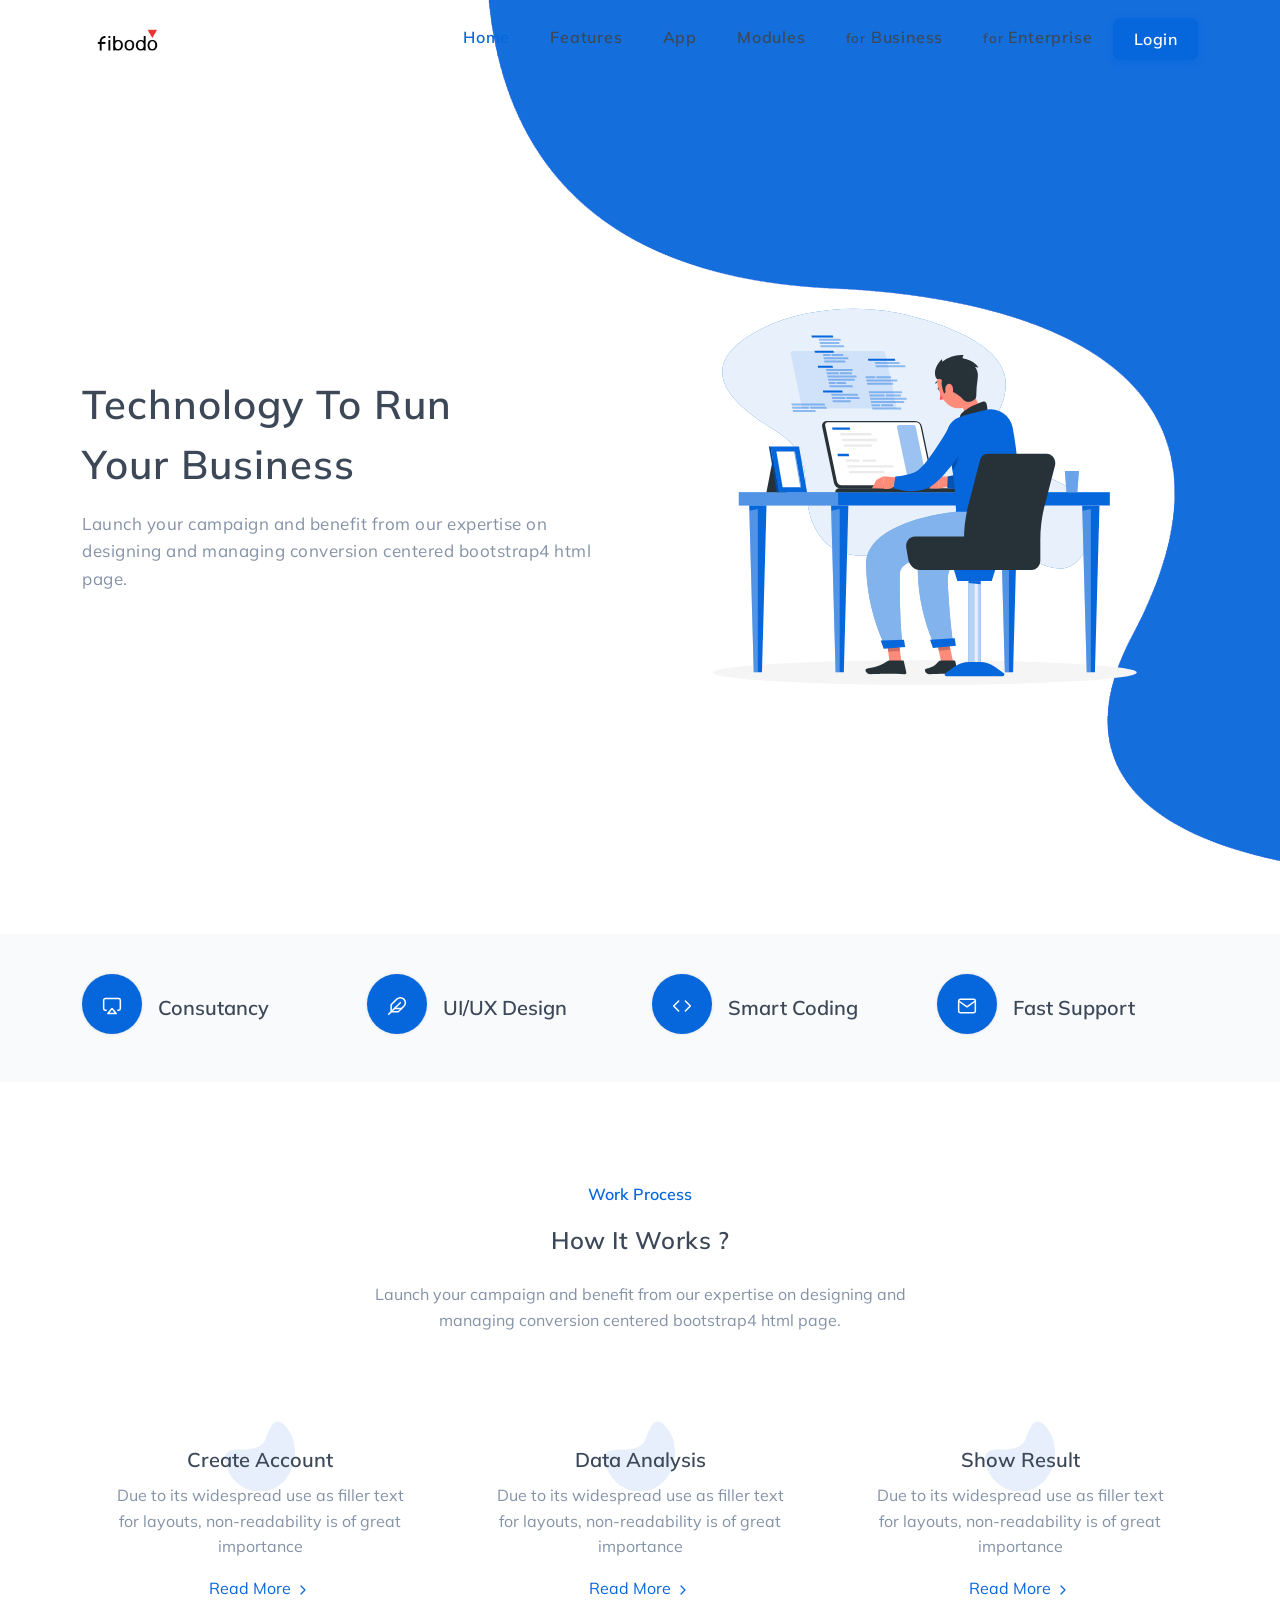
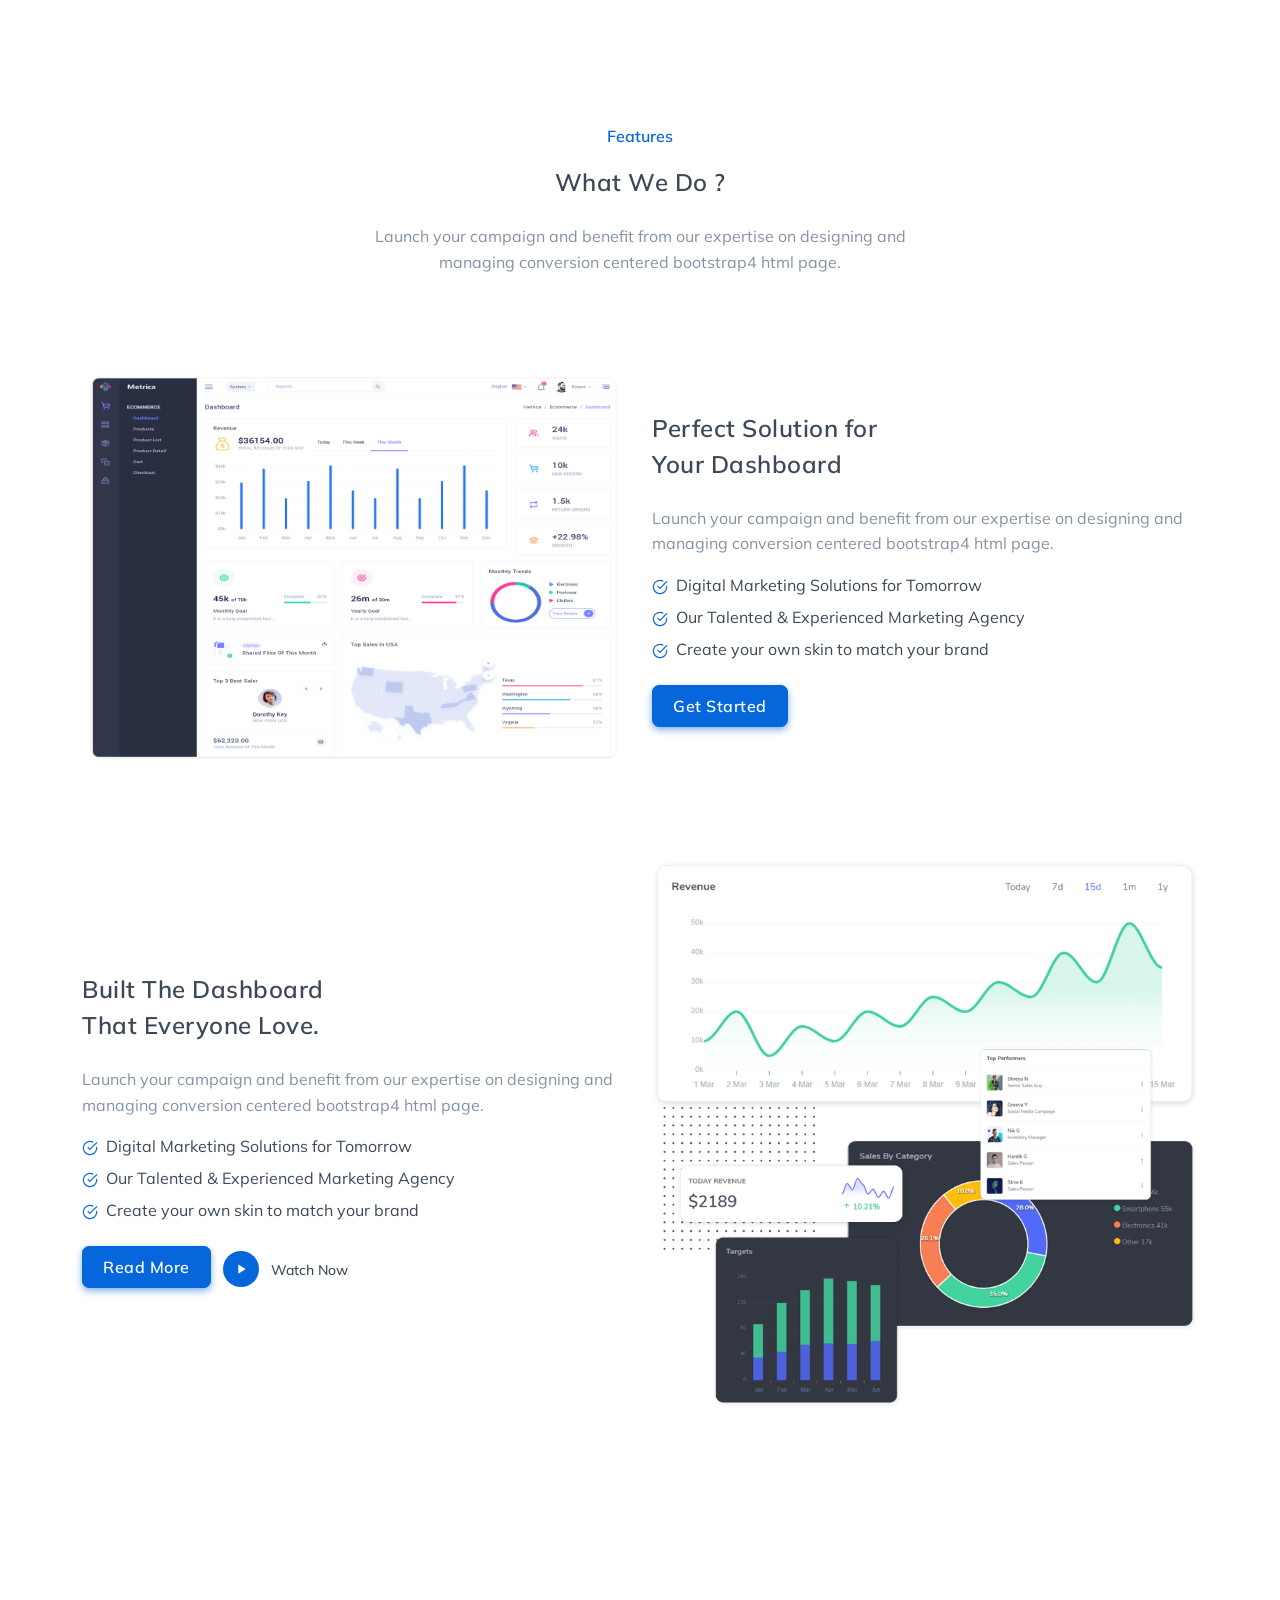
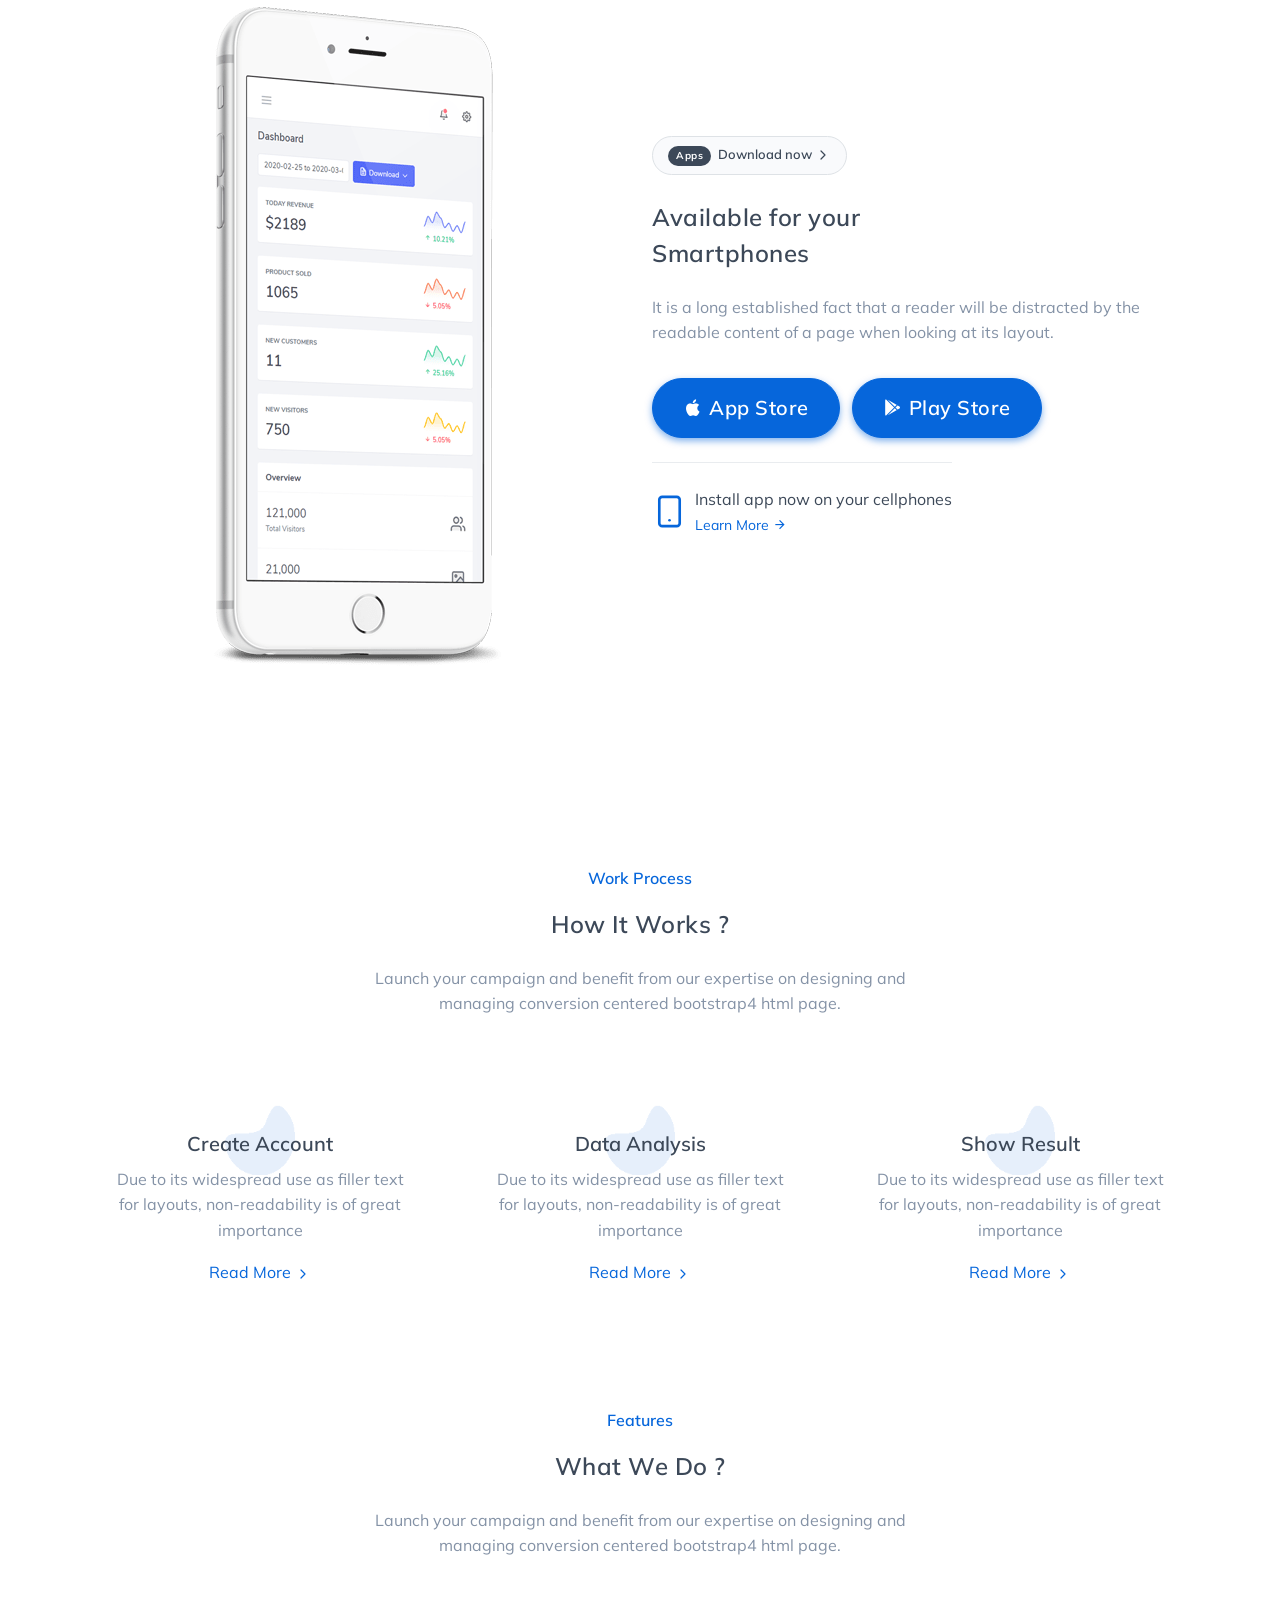
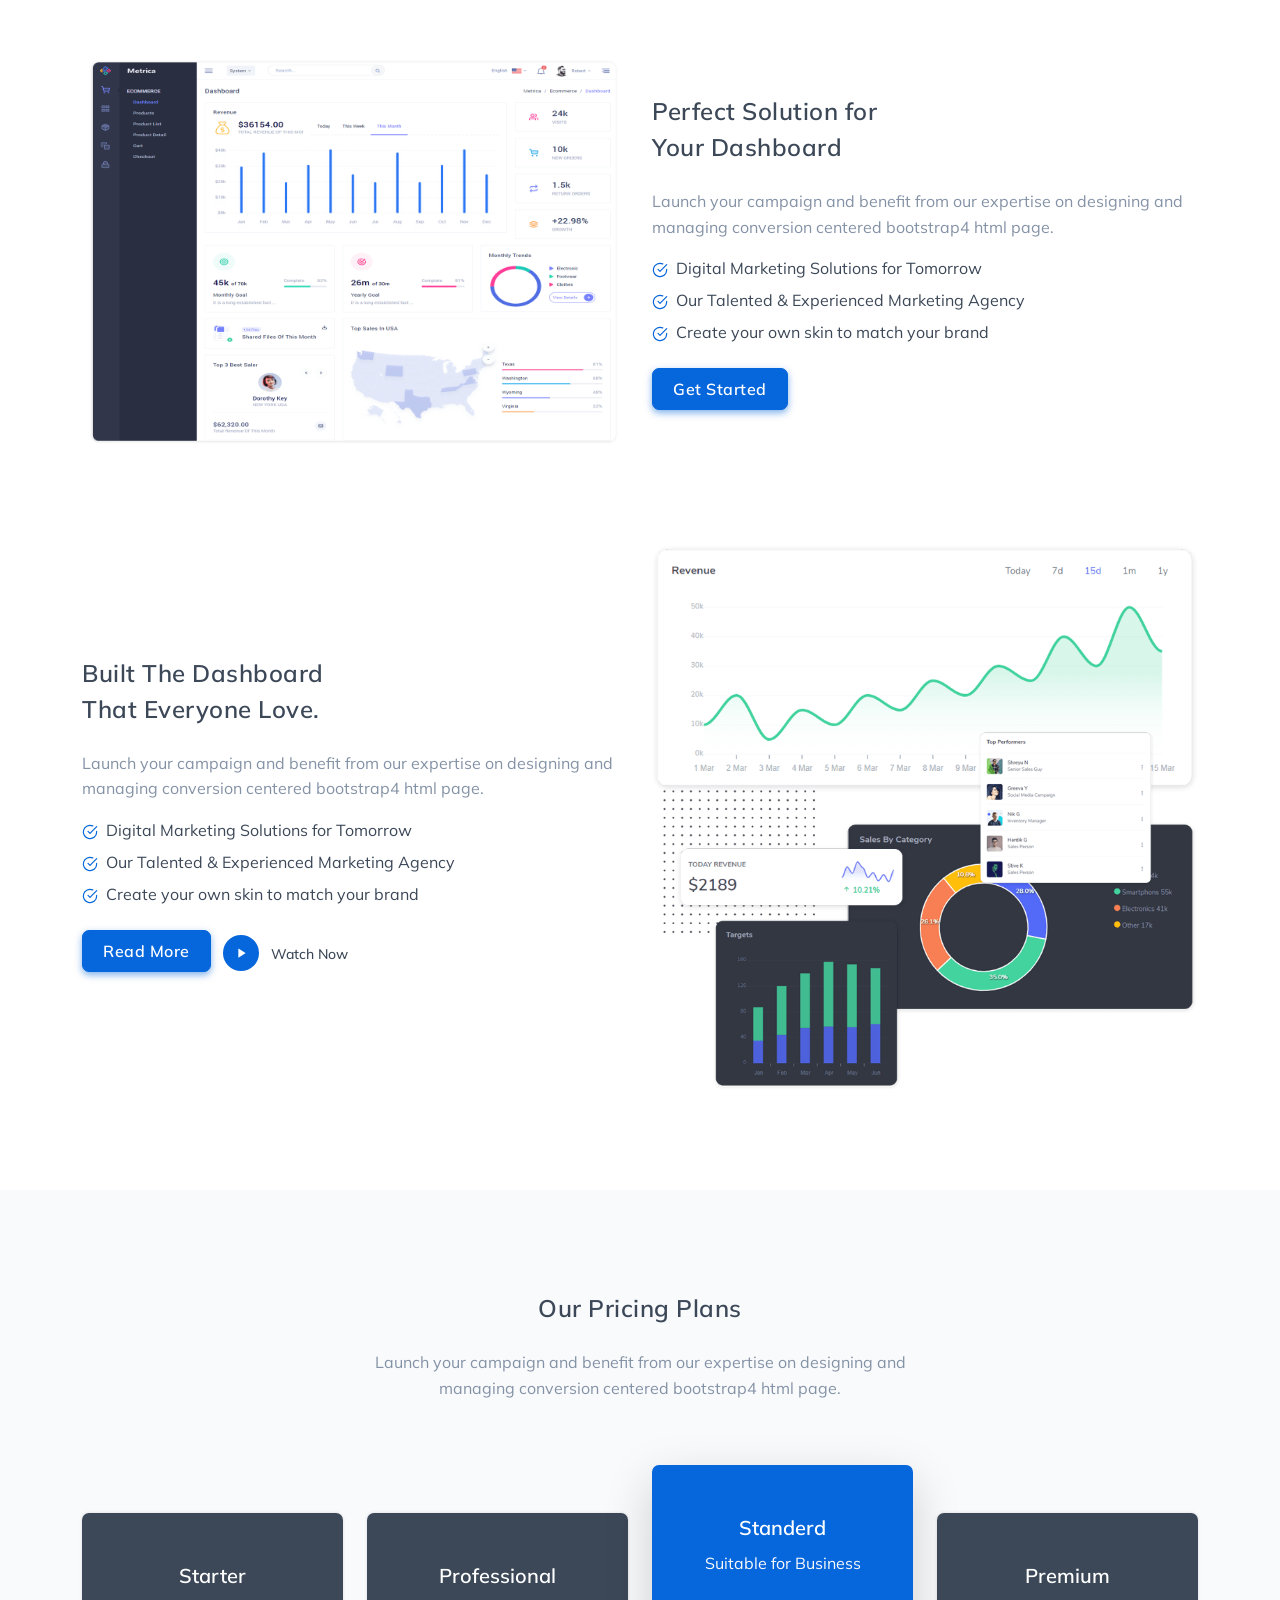
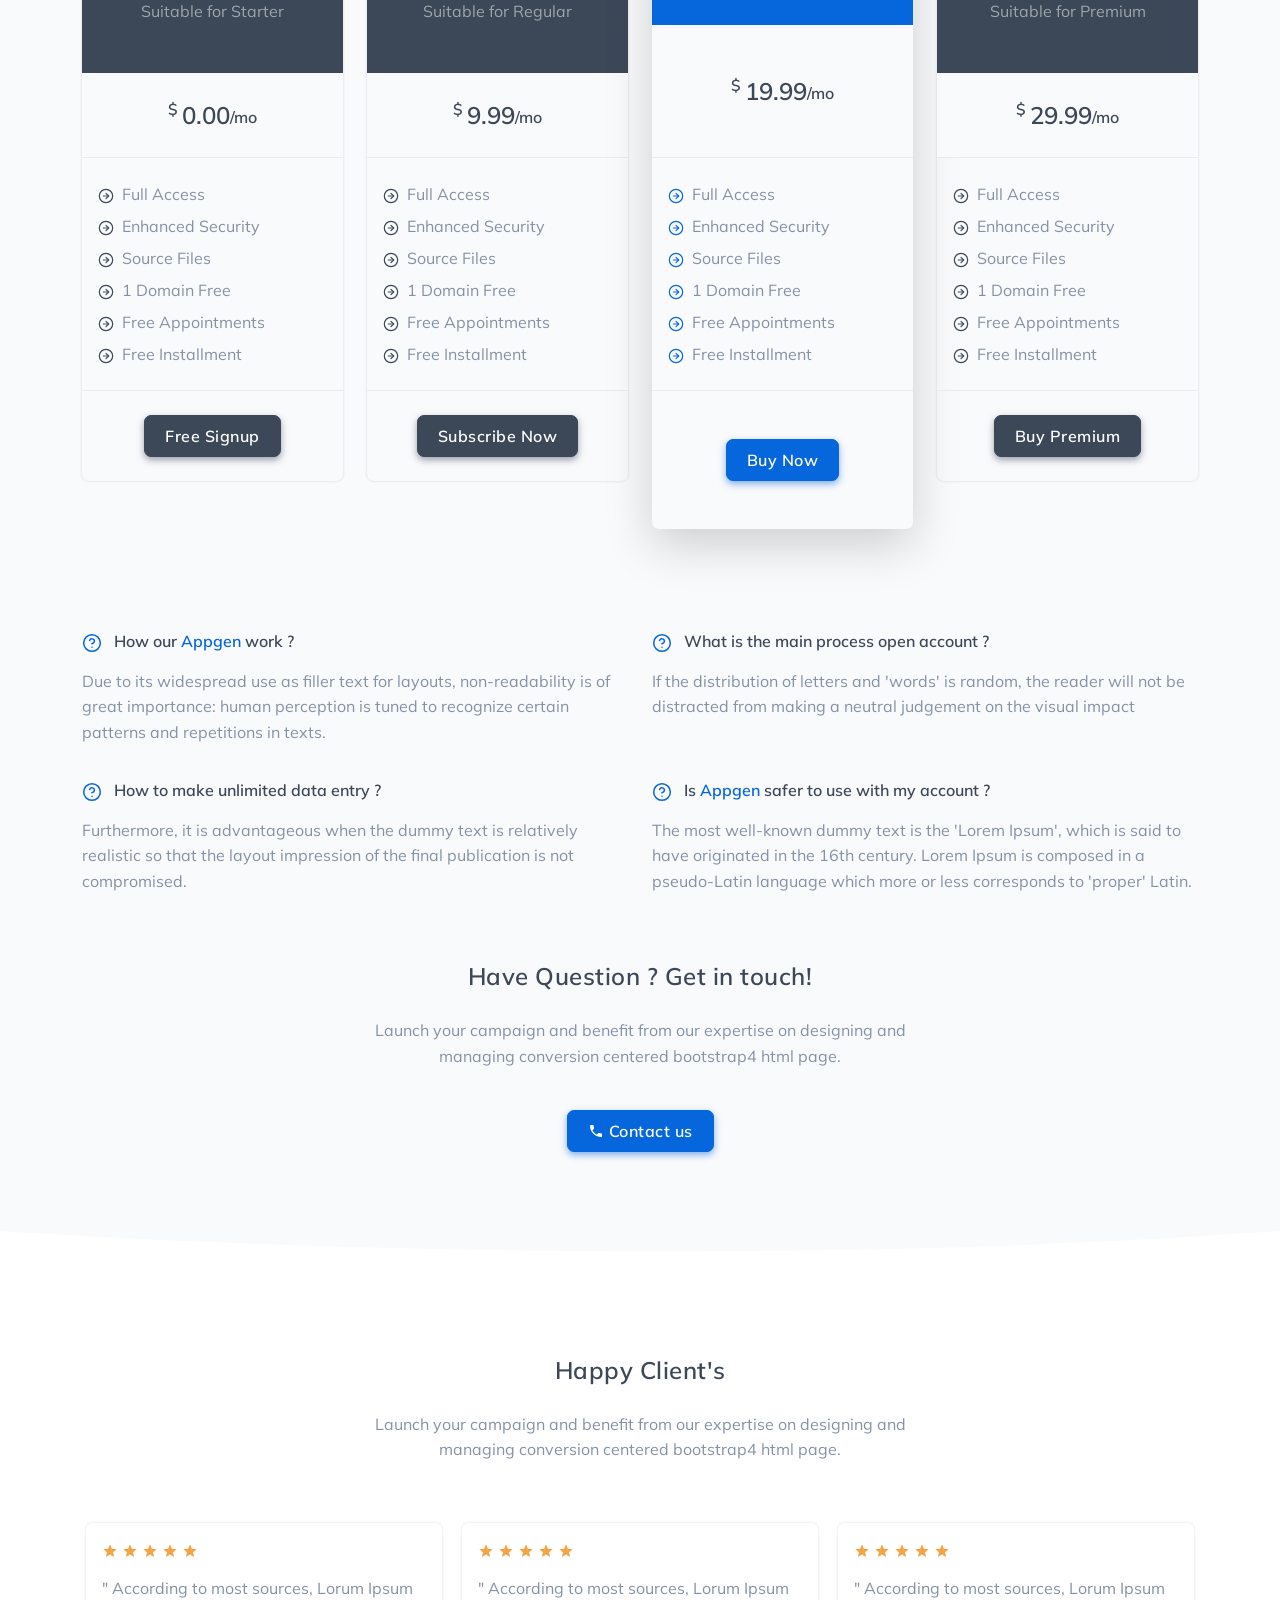
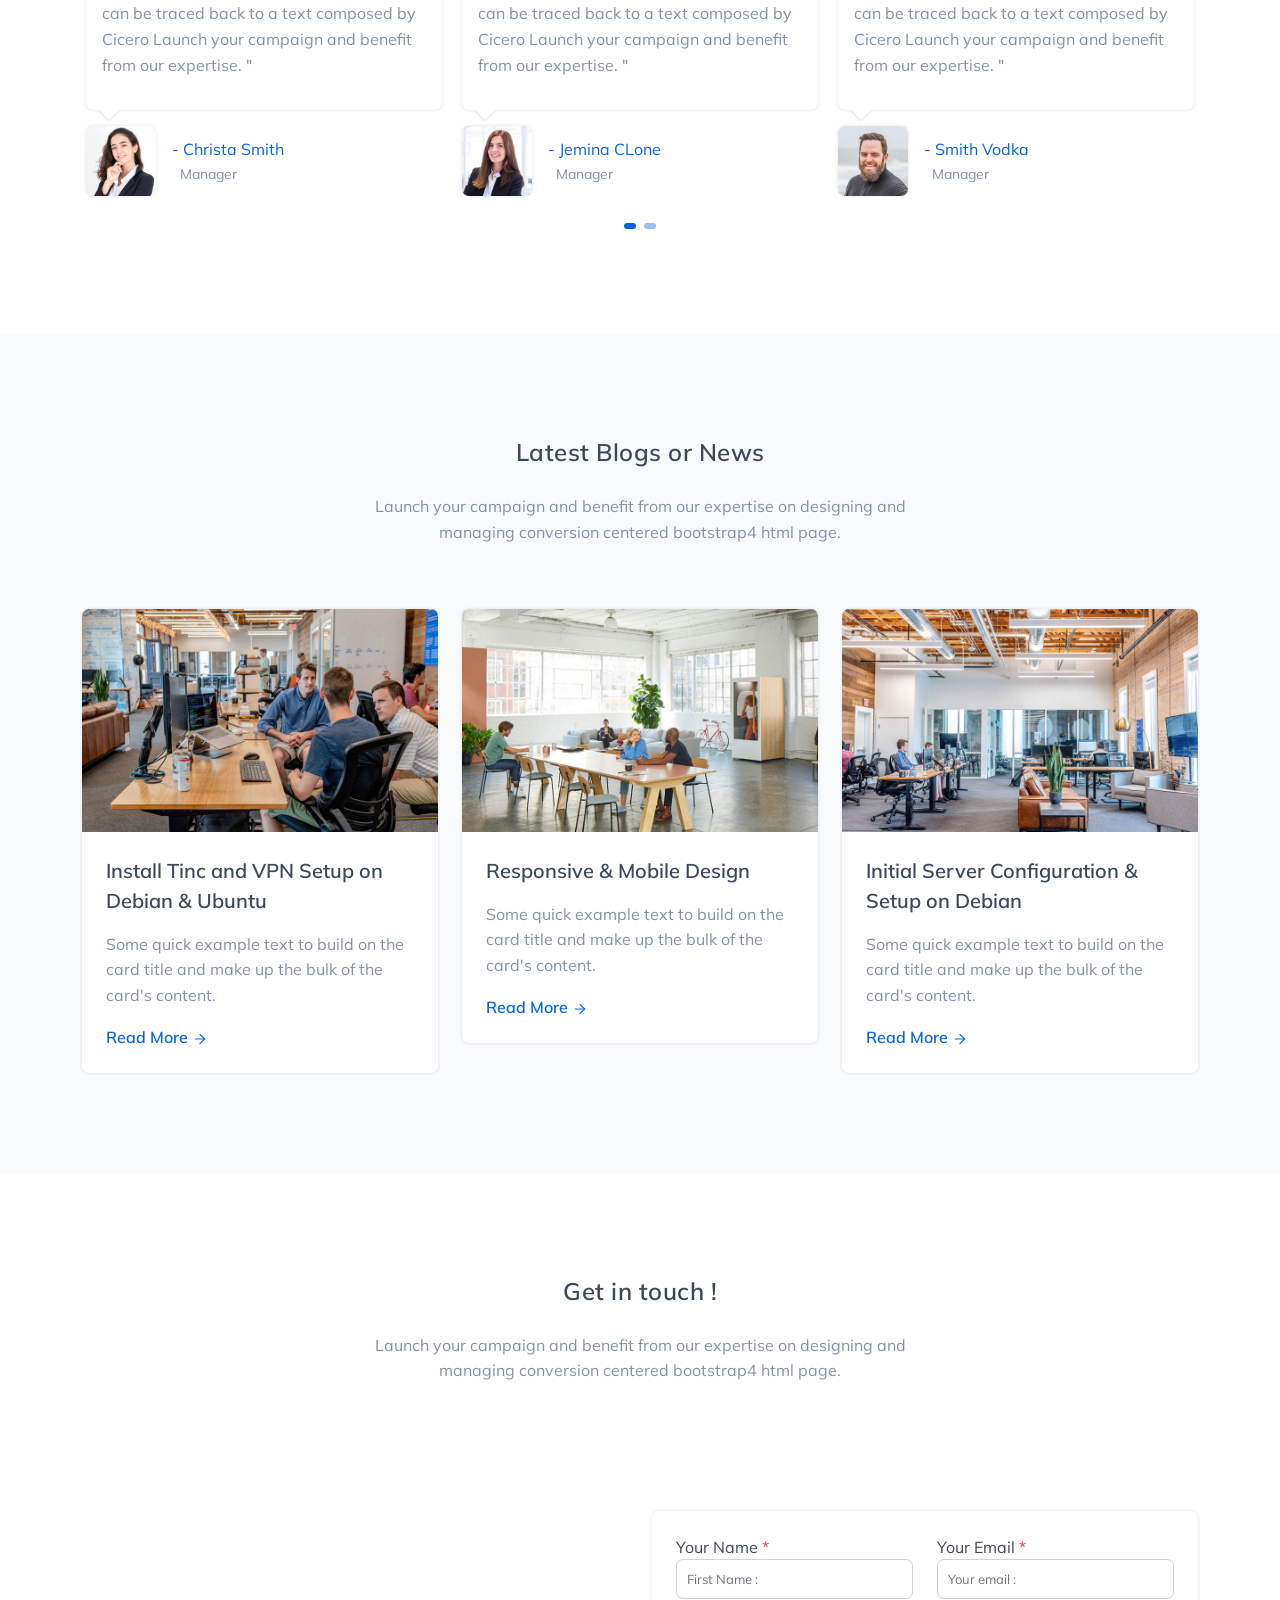
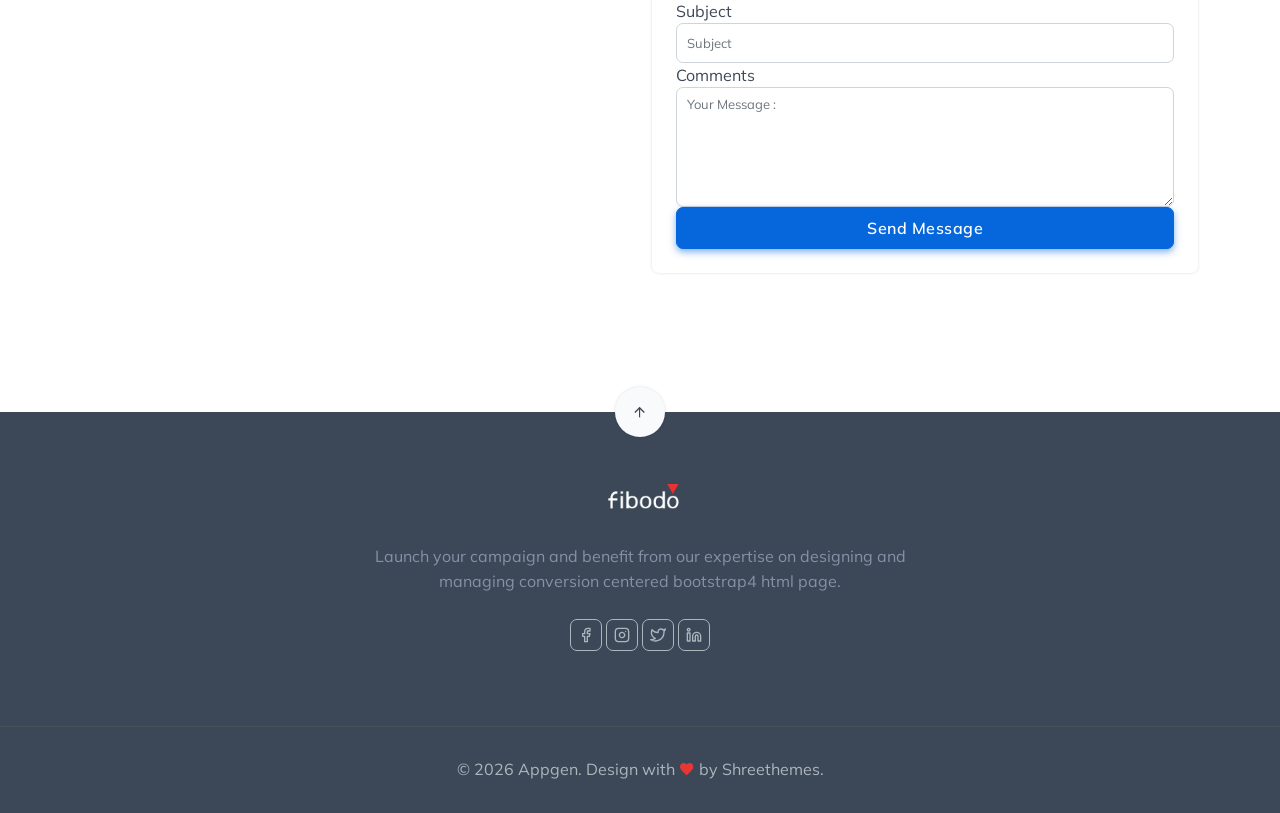
==== index.html @ 2b84febd "Add pages" ====
<!DOCTYPE html>
<html lang="en">

<head>
    <meta charset="utf-8" />
    <title>fibodo | home</title>
    <meta name="viewport" content="width=device-width, initial-scale=1.0">
    <meta name="description" content="App and Saas Landing Template" />
    <meta name="keywords" content="Application, Clean, Saas, Dashboard, Bootstrap 5" />
    <meta content="Shreethemes" name="author" />
    <!-- favicon -->
    <link rel="shortcut icon" href="images/favicon.ico">
    <!-- Bootstrap css -->
    <link href="css/bootstrap.min.css" rel="stylesheet" type="text/css" />
    <!-- Icons -->
    <link href="css/materialdesignicons.min.css" rel="stylesheet" type="text/css" />
    <!-- Slider -->
    <link rel="stylesheet" href="css/tiny-slider.css" />
    <!-- Main css File -->
    <link href="css/style.css" rel="stylesheet" type="text/css" />
</head>

<body>
    <!-- Loader Start -->
    <div id="preloader">
        <div id="status">
            <div class="logo">
                <img src="images/logo-dark.png" height="25" class="d-block mx-auto" alt="">
            </div>
            <div class="sk-chase mt-4">
                <div class="sk-chase-dot"></div>
                <div class="sk-chase-dot"></div>
                <div class="sk-chase-dot"></div>
                <div class="sk-chase-dot"></div>
                <div class="sk-chase-dot"></div>
                <div class="sk-chase-dot"></div>
            </div>
        </div>
    </div>
    <!-- Loader End -->

    <!-- Navbar STart -->
    <header id="topnav" class="defaultscroll sticky">
        <div class="container">
            <!-- Logo container-->
            <div>
                <a class="logo" href="index.html">
                    <img src="images/logo-dark.png" height="22" alt="">
                </a>
            </div>
            <div class="buy-button">
                <a href="javascript:void(0)" class="btn btn-primary">Login</a>
            </div>
            <!--end login button-->
            <!-- End Logo container-->
            <div class="menu-extras">
                <div class="menu-item">
                    <!-- Mobile menu toggle-->
                    <a class="navbar-toggle" id="isToggle" onclick="toggleMenu()">
                        <div class="lines">
                            <span></span>
                            <span></span>
                            <span></span>
                        </div>
                    </a>
                    <!-- End mobile menu toggle-->
                </div>
            </div>

            <div id="navigation">
                <!-- Navigation Menu-->
                <ul class="navigation-menu" id="navmenu-nav">
                    <li class="has-submenu">
                        <a href="#home">Home</a>
                    </li>
                    <li class="has-submenu">
                        <a href="#features">Features</a>
                    </li>
                    <li class="has-submenu">
                        <a href="#app">App</a>
                    </li>
                    <li class="has-submenu">
                        <a href="#modules">Modules</a>
                    </li>

                    <li><a href="index-ent.html" class="sub-menu-item"><span class="for">for</span> Business</a></li>
                    <li><a href="index-small.html" class="sub-menu-item"><span class="for">for</span> Enterprise</a></li>

                    <!-- <li class="has-submenu">
                            <a href="#pricing">Pricing</a>
                        </li> -->
                    <!-- <li class="has-submenu">
                            <a href="#review">Testimonial</a>
                        </li>
                        <li class="has-submenu">
                            <a href="#blogs">Blog & News</a>
                        </li>
                        <li class="has-submenu">
                            <a href="#contact">Contact</a>
                        </li> -->
                </ul>
                <!--end navigation menu-->
            </div>
            <!--end navigation-->
        </div>
        <!--end container-->
    </header>
    <!--end header-->
    <!-- Navbar End -->

    <!-- Hero Start -->
    <section class="bg-half-170 d-flex bg-primary align-items-center" style="background: url('images/bg5.png') center center;" id="home">
        <div class="container">
            <div class="row mt-5 align-items-center position-relative" style="z-index: 1;">
                <div class="col-md-6">
                    <div class="title-heading">
                        <h1 class="heading mb-3">Technology To Run<br>Your Business</h1>
                        <p class="para-desc text-muted">Launch your campaign and benefit from our expertise on designing and managing conversion centered bootstrap4 html page.</p>
                        <!-- <div class="watch-video mt-4">
                            <a href="javascript:void(0)" class="btn btn-primary mb-2">Get Started</a>
                            <a href="javascript:void(0)" data-bs-toggle="modal" data-bs-target="#watchvideomodal" class="video-play-icon watch text-dark mb-2 ms-2"><i class="mdi mdi-play play-icon-circle text-center d-inline-block me-2 rounded-pill text-white position-relative play play-iconbar"></i> Watch now !</a>
                        </div> -->
                    </div>
                </div><!--end col-->

                <div class="col-md-6">
                    <img src="images/svg/Programming.svg" class="img-fluid" alt="">
                </div><!--end col-->
            </div><!--end row-->
        </div><!--end container-->
    </section><!--end section-->
    <!-- Hero End -->

    <section class="py-4 bg-light">
        <div class="container">
            <div class="row">
                <div class="col-lg-3 col-md-6 col-12">
                    <div class="d-flex about-serv text-center align-items-center py-3">
                        <h3 class="shadow bg-primary icons-serv text-white rounded-pill me-3">
                            <i data-feather="airplay" class="fea icon-ex-md"></i>
                        </h3>
                        <div class="content">
                            <h5 class="title mb-0">Consutancy</h5>
                        </div>
                    </div>
                    <!--end about section-->
                </div>
                <!--end col-->

                <div class="col-lg-3 col-md-6 col-12">
                    <div class="d-flex about-serv text-center align-items-center py-3">
                        <h3 class="shadow bg-primary icons-serv text-white rounded-pill me-3">
                            <i data-feather="feather" class="fea icon-ex-md"></i>
                        </h3>
                        <div class="content">
                            <h5 class="title mb-0">UI/UX Design</h5>
                        </div>
                    </div>
                    <!--end about section-->
                </div>
                <!--end col-->

                <div class="col-lg-3 col-md-6 col-12">
                    <div class="d-flex about-serv text-center align-items-center py-3">
                        <h3 class="shadow bg-primary icons-serv text-white rounded-pill me-3">
                            <i data-feather="code" class="fea icon-ex-md"></i>
                        </h3>
                        <div class="content">
                            <h5 class="title mb-0">Smart Coding</h5>
                        </div>
                    </div>
                    <!--end about section-->
                </div>
                <!--end col-->

                <div class="col-lg-3 col-md-6 col-12">
                    <div class="d-flex about-serv text-center align-items-center py-3">
                        <h3 class="shadow bg-primary icons-serv text-white rounded-pill me-3">
                            <i data-feather="mail" class="fea icon-ex-md"></i>
                        </h3>
                        <div class="content">
                            <h5 class="title mb-0">Fast Support</h5>
                        </div>
                    </div>
                </div>
                <!--end col-->
            </div>
            <!--end row-->
        </div>
        <!--end container-->
    </section>
    <!--end section-->

    <!-- Features Start -->
    <section class="section overflow-hidden" id="features">
        <div class="container">
            <div class="row justify-content-center">
                <div class="col-12">
                    <div class="section-title text-center mb-4 pb-2">
                        <h6 class="text-primary font-weight-normal mb-3">Work Process</h6>
                        <h4 class="title mb-4">How It Works ?</h4>
                        <p class="para-desc mx-auto text-muted mb-0">Launch your campaign and benefit from our expertise
                            on designing and managing conversion centered bootstrap4 html page.</p>
                    </div>
                </div>
                <!--end col-->
            </div>
            <!--end row-->

            <div class="row">
                <div class="col-lg-4 col-md-6 col-12 mt-4 pt-2">
                    <div class="feature position-relative text-center">
                        <div class="p-4 rounded position-relative overflow-hidden">
                            <div class="icon text-primary">
                                <i class="uim uim-key-skeleton-alt"></i>
                                <img src="images/shape-1.png" class="avatar avatar-small icon-shape" alt="">
                            </div>
                            <div class="content mt-4">
                                <h5><a href="javascript:void(0)" class="title text-dark">Create Account</a></h5>
                                <p class="text-muted">Due to its widespread use as filler text for layouts,
                                    non-readability is of great importance</p>
                                <a href="javascript:void(0)" class="text-primary">Read More <i
                                        data-feather="chevron-right" class="fea icon-sm"></i></a>
                            </div>
                        </div>
                    </div>
                </div>
                <!--end col-->

                <div class="col-lg-4 col-md-6 col-12 mt-4 pt-2">
                    <div class="feature position-relative text-center">
                        <div class="p-4 rounded position-relative overflow-hidden">
                            <div class="icon text-primary">
                                <i class="uim uim-signal-alt-3"></i>
                                <img src="images/shape-1.png" class="avatar avatar-small icon-shape" alt="">
                            </div>
                            <div class="content mt-4">
                                <h5><a href="javascript:void(0)" class="title text-dark">Data Analysis</a></h5>
                                <p class="text-muted">Due to its widespread use as filler text for layouts,
                                    non-readability is of great importance</p>
                                <a href="javascript:void(0)" class="text-primary">Read More <i
                                        data-feather="chevron-right" class="fea icon-sm"></i></a>
                            </div>
                        </div>
                    </div>
                </div>
                <!--end col-->

                <div class="col-lg-4 col-md-6 col-12 mt-4 pt-2">
                    <div class="feature position-relative text-center">
                        <div class="p-4 rounded position-relative overflow-hidden">
                            <div class="icon text-primary">
                                <i class="uim uim-flip-v"></i>
                                <img src="images/shape-1.png" class="avatar avatar-small icon-shape" alt="">
                            </div>
                            <div class="content mt-4">
                                <h5><a href="javascript:void(0)" class="title text-dark">Show Result</a></h5>
                                <p class="text-muted">Due to its widespread use as filler text for layouts,
                                    non-readability is of great importance</p>
                                <a href="javascript:void(0)" class="text-primary">Read More <i
                                        data-feather="chevron-right" class="fea icon-sm"></i></a>
                            </div>
                        </div>
                    </div>
                </div>
                <!--end col-->
            </div>
            <!--end row-->
        </div>
        <!--end container-->

        <div class="container mt-100 mt-60">
            <div class="row justify-content-center">
                <div class="col-12">
                    <div class="section-title text-center">
                        <h6 class="text-primary font-weight-normal mb-3">Features</h6>
                        <h4 class="title mb-4">What We Do ?</h4>
                        <p class="text-muted para-desc mx-auto mb-0">Launch your campaign and benefit from our expertise
                            on designing and managing conversion centered bootstrap4 html page.</p>
                    </div>
                </div>
                <!--end dol-->
            </div>
            <!--end row-->
        </div>
        <!--end container-->

        <div class="container mt-100 mt-60">
            <div class="row align-items-center">
                <div class="col-md-6">
                    <div class="feature position-relative">
                        <img src="images/saas/features-1.png" class="img-fluid" alt="">
                    </div>
                </div>
                <!--end col-->

                <div class="col-md-6 mt-4 mt-sm-0 pt-2 pt-sm-0">
                    <div class="section-title">
                        <h5 class="title mb-4">Perfect Solution for <br> Your Dashboard</h5>
                        <p class="text-muted para-desc">Launch your campaign and benefit from our expertise on designing
                            and managing conversion centered bootstrap4 html page.</p>
                        <ul class="list-unstyled">
                            <li class="mt-2"><i data-feather="check-circle"
                                    class="fea icon-sm text-primary me-2"></i>Digital Marketing Solutions for Tomorrow
                            </li>
                            <li class="mt-2"><i data-feather="check-circle"
                                    class="fea icon-sm text-primary me-2"></i>Our Talented & Experienced Marketing
                                Agency</li>
                            <li class="mt-2"><i data-feather="check-circle"
                                    class="fea icon-sm text-primary me-2"></i>Create your own skin to match your brand
                            </li>
                        </ul>
                        <div class="mt-4">
                            <a href="javascript:void(0)" class="btn btn-primary">Get Started</a>
                        </div>
                    </div>
                </div>
                <!--end col-->
            </div>
            <!--end row-->
        </div>
        <!--end container-->

        <div class="container mt-100 mt-60">
            <div class="row align-items-center">
                <div class="col-md-6 order-1 order-md-2">
                    <div class="feature position-relative">
                        <img src="images/saas/features-2.png" class="img-fluid d-block mx-auto" alt="">
                    </div>
                </div>
                <!--end col-->

                <div class="col-md-6 order-2 order-md-1 mt-4 mt-sm-0 pt-2 pt-sm-0">
                    <div class="section-title">
                        <h5 class="title mb-4">Built The Dashboard <br> That Everyone Love.</h5>
                        <p class="text-muted para-desc">Launch your campaign and benefit from our expertise on designing
                            and managing conversion centered bootstrap4 html page.</p>
                        <ul class="list-unstyled">
                            <li class="mt-2"><i data-feather="check-circle"
                                    class="fea icon-sm text-primary me-2"></i>Digital Marketing Solutions for Tomorrow
                            </li>
                            <li class="mt-2"><i data-feather="check-circle"
                                    class="fea icon-sm text-primary me-2"></i>Our Talented & Experienced Marketing
                                Agency</li>
                            <li class="mt-2"><i data-feather="check-circle"
                                    class="fea icon-sm text-primary me-2"></i>Create your own skin to match your brand
                            </li>
                        </ul>
                        <div class="watch-video mt-4">
                            <a href="javascript:void(0)" class="btn btn-primary mb-2 me-2">Read More</a>
                            <a href="javascript:void(0)" data-bs-toggle="modal" data-bs-target="#watchvideomodal"
                                class="video-play-icon watch title-dark text-dark mb-2"><i
                                    class="mdi mdi-play play-icon-circle text-center d-inline-block me-2 rounded-pill text-white title-dark position-relative play play-iconbar"></i>
                                Watch Now</a>
                        </div>
                    </div>
                </div>
                <!--end col-->
            </div>
            <!--end row-->
        </div>
        <!--end container-->
    </section>
    <!--end section-->
    <!-- Features End -->



    <!-- Download Start -->
    <section class="section" id="app">
        <div class="container">
            <div class="row align-items-center">
                <div class="col-lg-6 col-md-6 col-12">
                    <img src="images/app/mobile-2.png" class="img-fluid d-block mx-auto" alt="">
                </div>
                <!--end col-->

                <div class="col-lg-6 col-md-6 col-12 mt-4 mt-sm-0 pt-2 pt-sm-0">
                    <div class="section-title">
                        <div class="alert alert-light alert-pills" role="alert">
                            <span class="badge bg-dark rounded-pill me-1">Apps</span>
                            <span class="content">Download now <i data-feather="chevron-right"
                                    class="fea icon-sm"></i></span>
                        </div>
                        <h4 class="title mb-4 mt-2">Available for your <br> Smartphones</h4>
                        <p class="text-muted para-desc mb-0">It is a long established fact that a reader will be
                            distracted by the readable content of a page when looking at its layout.</p>
                        <div class="mt-4 mb-4">
                            <a href="javascript:void(0)" class="btn btn-pills btn-lg btn-primary mt-2 me-2"><i
                                    class="mdi mdi-apple"></i> App Store</a>
                            <a href="javascript:void(0)" class="btn btn-pills btn-lg btn-primary mt-2"><i
                                    class="mdi mdi-google-play"></i> Play Store</a>
                        </div>

                        <div class="d-inline-block">
                            <div class="pt-4 d-flex align-items-center border-top">
                                <i data-feather="smartphone" class="fea icon-md me-2 text-primary"></i>
                                <div class="content">
                                    <p class="mb-0">Install app now on your cellphones</p>
                                    <a href="javascript:void(0)" class="text-primary small">Learn More <i
                                            class="mdi mdi-arrow-right"></i></a>
                                </div>
                            </div>
                        </div>
                    </div>
                </div>
                <!--end col-->
            </div>
            <!--end row-->
        </div>
        <!--end container-->
    </section>
    <!--end section-->
    <!-- Download End -->


    <!-- Features Start -->
    <section class="section overflow-hidden" id="modules">
        <div class="container">
            <div class="row justify-content-center">
                <div class="col-12">
                    <div class="section-title text-center mb-4 pb-2">
                        <h6 class="text-primary font-weight-normal mb-3">Work Process</h6>
                        <h4 class="title mb-4">How It Works ?</h4>
                        <p class="para-desc mx-auto text-muted mb-0">Launch your campaign and benefit from our expertise
                            on designing and managing conversion centered bootstrap4 html page.</p>
                    </div>
                </div>
                <!--end col-->
            </div>
            <!--end row-->

            <div class="row">
                <div class="col-lg-4 col-md-6 col-12 mt-4 pt-2">
                    <div class="feature position-relative text-center">
                        <div class="p-4 rounded position-relative overflow-hidden">
                            <div class="icon text-primary">
                                <i class="uim uim-key-skeleton-alt"></i>
                                <img src="images/shape-1.png" class="avatar avatar-small icon-shape" alt="">
                            </div>
                            <div class="content mt-4">
                                <h5><a href="javascript:void(0)" class="title text-dark">Create Account</a></h5>
                                <p class="text-muted">Due to its widespread use as filler text for layouts,
                                    non-readability is of great importance</p>
                                <a href="javascript:void(0)" class="text-primary">Read More <i
                                        data-feather="chevron-right" class="fea icon-sm"></i></a>
                            </div>
                        </div>
                    </div>
                </div>
                <!--end col-->

                <div class="col-lg-4 col-md-6 col-12 mt-4 pt-2">
                    <div class="feature position-relative text-center">
                        <div class="p-4 rounded position-relative overflow-hidden">
                            <div class="icon text-primary">
                                <i class="uim uim-signal-alt-3"></i>
                                <img src="images/shape-1.png" class="avatar avatar-small icon-shape" alt="">
                            </div>
                            <div class="content mt-4">
                                <h5><a href="javascript:void(0)" class="title text-dark">Data Analysis</a></h5>
                                <p class="text-muted">Due to its widespread use as filler text for layouts,
                                    non-readability is of great importance</p>
                                <a href="javascript:void(0)" class="text-primary">Read More <i
                                        data-feather="chevron-right" class="fea icon-sm"></i></a>
                            </div>
                        </div>
                    </div>
                </div>
                <!--end col-->

                <div class="col-lg-4 col-md-6 col-12 mt-4 pt-2">
                    <div class="feature position-relative text-center">
                        <div class="p-4 rounded position-relative overflow-hidden">
                            <div class="icon text-primary">
                                <i class="uim uim-flip-v"></i>
                                <img src="images/shape-1.png" class="avatar avatar-small icon-shape" alt="">
                            </div>
                            <div class="content mt-4">
                                <h5><a href="javascript:void(0)" class="title text-dark">Show Result</a></h5>
                                <p class="text-muted">Due to its widespread use as filler text for layouts,
                                    non-readability is of great importance</p>
                                <a href="javascript:void(0)" class="text-primary">Read More <i
                                        data-feather="chevron-right" class="fea icon-sm"></i></a>
                            </div>
                        </div>
                    </div>
                </div>
                <!--end col-->
            </div>
            <!--end row-->
        </div>
        <!--end container-->

        <div class="container mt-100 mt-60">
            <div class="row justify-content-center">
                <div class="col-12">
                    <div class="section-title text-center">
                        <h6 class="text-primary font-weight-normal mb-3">Features</h6>
                        <h4 class="title mb-4">What We Do ?</h4>
                        <p class="text-muted para-desc mx-auto mb-0">Launch your campaign and benefit from our expertise
                            on designing and managing conversion centered bootstrap4 html page.</p>
                    </div>
                </div>
                <!--end dol-->
            </div>
            <!--end row-->
        </div>
        <!--end container-->

        <div class="container mt-100 mt-60">
            <div class="row align-items-center">
                <div class="col-md-6">
                    <div class="feature position-relative">
                        <img src="images/saas/features-1.png" class="img-fluid" alt="">
                    </div>
                </div>
                <!--end col-->

                <div class="col-md-6 mt-4 mt-sm-0 pt-2 pt-sm-0">
                    <div class="section-title">
                        <h5 class="title mb-4">Perfect Solution for <br> Your Dashboard</h5>
                        <p class="text-muted para-desc">Launch your campaign and benefit from our expertise on designing
                            and managing conversion centered bootstrap4 html page.</p>
                        <ul class="list-unstyled">
                            <li class="mt-2"><i data-feather="check-circle"
                                    class="fea icon-sm text-primary me-2"></i>Digital Marketing Solutions for Tomorrow
                            </li>
                            <li class="mt-2"><i data-feather="check-circle"
                                    class="fea icon-sm text-primary me-2"></i>Our Talented & Experienced Marketing
                                Agency</li>
                            <li class="mt-2"><i data-feather="check-circle"
                                    class="fea icon-sm text-primary me-2"></i>Create your own skin to match your brand
                            </li>
                        </ul>
                        <div class="mt-4">
                            <a href="javascript:void(0)" class="btn btn-primary">Get Started</a>
                        </div>
                    </div>
                </div>
                <!--end col-->
            </div>
            <!--end row-->
        </div>
        <!--end container-->

        <div class="container mt-100 mt-60">
            <div class="row align-items-center">
                <div class="col-md-6 order-1 order-md-2">
                    <div class="feature position-relative">
                        <img src="images/saas/features-2.png" class="img-fluid d-block mx-auto" alt="">
                    </div>
                </div>
                <!--end col-->

                <div class="col-md-6 order-2 order-md-1 mt-4 mt-sm-0 pt-2 pt-sm-0">
                    <div class="section-title">
                        <h5 class="title mb-4">Built The Dashboard <br> That Everyone Love.</h5>
                        <p class="text-muted para-desc">Launch your campaign and benefit from our expertise on designing
                            and managing conversion centered bootstrap4 html page.</p>
                        <ul class="list-unstyled">
                            <li class="mt-2"><i data-feather="check-circle"
                                    class="fea icon-sm text-primary me-2"></i>Digital Marketing Solutions for Tomorrow
                            </li>
                            <li class="mt-2"><i data-feather="check-circle"
                                    class="fea icon-sm text-primary me-2"></i>Our Talented & Experienced Marketing
                                Agency</li>
                            <li class="mt-2"><i data-feather="check-circle"
                                    class="fea icon-sm text-primary me-2"></i>Create your own skin to match your brand
                            </li>
                        </ul>
                        <div class="watch-video mt-4">
                            <a href="javascript:void(0)" class="btn btn-primary mb-2 me-2">Read More</a>
                            <a href="javascript:void(0)" data-bs-toggle="modal" data-bs-target="#watchvideomodal"
                                class="video-play-icon watch title-dark text-dark mb-2"><i
                                    class="mdi mdi-play play-icon-circle text-center d-inline-block me-2 rounded-pill text-white title-dark position-relative play play-iconbar"></i>
                                Watch Now</a>
                        </div>
                    </div>
                </div>
                <!--end col-->
            </div>
            <!--end row-->
        </div>
        <!--end container-->
    </section>
    <!--end section-->
    <!-- Features End -->

    <!-- Pricing Start -->
    <section class="section bg-light" id="pricing">
        <div class="container">
            <div class="row justify-content-center">
                <div class="col-12">
                    <div class="section-title text-center mb-4 pb-2">
                        <h4 class="title mb-4">Our Pricing Plans</h4>
                        <p class="text-muted para-desc mx-auto mb-0">Launch your campaign and benefit from our expertise
                            on designing and managing conversion centered bootstrap4 html page.</p>
                    </div>
                </div>
                <!--end col-->
            </div>
            <!--end row-->

            <div class="row align-items-center">
                <div class="col-lg-3 col-md-6 col-12 mt-4 pt-2">
                    <div class="pricing text-center rounded overflow-hidden shadow">
                        <div class="price-header bg-dark pt-5 pb-5">
                            <h5 class="price-title text-white">Starter</h5>
                            <p class="mb-0 text-white-50">Suitable for Starter</p>
                        </div>
                        <div class="d-flex justify-content-center bg-light border-bottom py-4">
                            <span class="h6 mb-0">$</span>
                            <span class="price h4 mb-0 ms-1">0.00</span>
                            <span class="h6 align-self-end mb-1">/mo</span>
                        </div>
                        <div class="pricing-features text-start">
                            <ul class="feature list-unstyled py-4 p-3 mb-0">
                                <li class="feature-list text-muted"><i data-feather="arrow-right-circle"
                                        class="fea icon-sm text-dark me-2"></i>Full Access</li>
                                <li class="feature-list text-muted mt-2"><i data-feather="arrow-right-circle"
                                        class="fea icon-sm text-dark me-2"></i>Enhanced Security</li>
                                <li class="feature-list text-muted mt-2"><i data-feather="arrow-right-circle"
                                        class="fea icon-sm text-dark me-2"></i>Source Files</li>
                                <li class="feature-list text-muted mt-2"><i data-feather="arrow-right-circle"
                                        class="fea icon-sm text-dark me-2"></i>1 Domain Free</li>
                                <li class="feature-list text-muted mt-2"><i data-feather="arrow-right-circle"
                                        class="fea icon-sm text-dark me-2"></i>Free Appointments</li>
                                <li class="feature-list text-muted mt-2"><i data-feather="arrow-right-circle"
                                        class="fea icon-sm text-dark me-2"></i>Free Installment</li>
                            </ul>
                            <div class="border-top text-center py-4">
                                <a href="javascript:void(0)" class="btn btn-dark">Free Signup</a>
                            </div>
                        </div>
                    </div>
                    <!--end price three-->
                </div>
                <!--end col-->

                <div class="col-lg-3 col-md-6 col-12 mt-4 pt-2">
                    <div class="pricing text-center rounded overflow-hidden shadow">
                        <div class="price-header bg-dark pt-5 pb-5">
                            <h5 class="price-title text-white">Professional</h5>
                            <p class="mb-0 text-white-50">Suitable for Regular</p>
                        </div>
                        <div class="d-flex justify-content-center bg-light border-bottom py-4">
                            <span class="h6 mb-0">$</span>
                            <span class="price h4 mb-0 ms-1">9.99</span>
                            <span class="h6 align-self-end mb-1">/mo</span>
                        </div>
                        <div class="pricing-features text-start">
                            <ul class="feature list-unstyled py-4 p-3 mb-0">
                                <li class="feature-list text-muted"><i data-feather="arrow-right-circle"
                                        class="fea icon-sm text-dark me-2"></i>Full Access</li>
                                <li class="feature-list text-muted mt-2"><i data-feather="arrow-right-circle"
                                        class="fea icon-sm text-dark me-2"></i>Enhanced Security</li>
                                <li class="feature-list text-muted mt-2"><i data-feather="arrow-right-circle"
                                        class="fea icon-sm text-dark me-2"></i>Source Files</li>
                                <li class="feature-list text-muted mt-2"><i data-feather="arrow-right-circle"
                                        class="fea icon-sm text-dark me-2"></i>1 Domain Free</li>
                                <li class="feature-list text-muted mt-2"><i data-feather="arrow-right-circle"
                                        class="fea icon-sm text-dark me-2"></i>Free Appointments</li>
                                <li class="feature-list text-muted mt-2"><i data-feather="arrow-right-circle"
                                        class="fea icon-sm text-dark me-2"></i>Free Installment</li>
                            </ul>
                            <div class="border-top text-center py-4">
                                <a href="javascript:void(0)" class="btn btn-dark">Subscribe Now</a>
                            </div>
                        </div>
                    </div>
                    <!--end price three-->
                </div>
                <!--end col-->

                <div class="col-lg-3 col-md-6 col-12 mt-4 pt-2">
                    <div class="pricing text-center rounded overflow-hidden shadow-lg bg-light">
                        <div class="price-header bg-primary pt-5 pb-5">
                            <h5 class="price-title text-white">Standerd</h5>
                            <p class="mb-0 text-light">Suitable for Business</p>
                        </div>
                        <div class="d-flex justify-content-center bg-light border-bottom py-5">
                            <span class="h6 mb-0">$</span>
                            <span class="price h4 mb-0 ms-1">19.99</span>
                            <span class="h6 align-self-end mb-1">/mo</span>
                        </div>
                        <div class="pricing-features text-start">
                            <ul class="feature list-unstyled py-4 p-3 mb-0">
                                <li class="feature-list text-muted"><i data-feather="arrow-right-circle"
                                        class="fea icon-sm text-primary me-2"></i>Full Access</li>
                                <li class="feature-list text-muted mt-2"><i data-feather="arrow-right-circle"
                                        class="fea icon-sm text-primary me-2"></i>Enhanced Security</li>
                                <li class="feature-list text-muted mt-2"><i data-feather="arrow-right-circle"
                                        class="fea icon-sm text-primary me-2"></i>Source Files</li>
                                <li class="feature-list text-muted mt-2"><i data-feather="arrow-right-circle"
                                        class="fea icon-sm text-primary me-2"></i>1 Domain Free</li>
                                <li class="feature-list text-muted mt-2"><i data-feather="arrow-right-circle"
                                        class="fea icon-sm text-primary me-2"></i>Free Appointments</li>
                                <li class="feature-list text-muted mt-2"><i data-feather="arrow-right-circle"
                                        class="fea icon-sm text-primary me-2"></i>Free Installment</li>
                            </ul>
                            <div class="border-top text-center py-5">
                                <a href="javascript:void(0)" class="btn btn-primary">Buy Now</a>
                            </div>
                        </div>
                    </div>
                    <!--end price three-->
                </div>
                <!--end col-->

                <div class="col-lg-3 col-md-6 col-12 mt-4 pt-2">
                    <div class="pricing text-center rounded overflow-hidden shadow">
                        <div class="price-header bg-dark pt-5 pb-5">
                            <h5 class="price-title text-white">Premium</h5>
                            <p class="mb-0 text-white-50">Suitable for Premium</p>
                        </div>
                        <div class="d-flex justify-content-center bg-light border-bottom py-4">
                            <span class="h6 mb-0">$</span>
                            <span class="price h4 mb-0 ms-1">29.99</span>
                            <span class="h6 align-self-end mb-1">/mo</span>
                        </div>
                        <div class="pricing-features text-start">
                            <ul class="feature list-unstyled py-4 p-3 mb-0">
                                <li class="feature-list text-muted"><i data-feather="arrow-right-circle"
                                        class="fea icon-sm text-dark me-2"></i>Full Access</li>
                                <li class="feature-list text-muted mt-2"><i data-feather="arrow-right-circle"
                                        class="fea icon-sm text-dark me-2"></i>Enhanced Security</li>
                                <li class="feature-list text-muted mt-2"><i data-feather="arrow-right-circle"
                                        class="fea icon-sm text-dark me-2"></i>Source Files</li>
                                <li class="feature-list text-muted mt-2"><i data-feather="arrow-right-circle"
                                        class="fea icon-sm text-dark me-2"></i>1 Domain Free</li>
                                <li class="feature-list text-muted mt-2"><i data-feather="arrow-right-circle"
                                        class="fea icon-sm text-dark me-2"></i>Free Appointments</li>
                                <li class="feature-list text-muted mt-2"><i data-feather="arrow-right-circle"
                                        class="fea icon-sm text-dark me-2"></i>Free Installment</li>
                            </ul>
                            <div class="border-top text-center py-4">
                                <a href="javascript:void(0)" class="btn btn-dark">Buy Premium</a>
                            </div>
                        </div>
                    </div>
                    <!--end price three-->
                </div>
                <!--end col-->
            </div>
            <!--end row-->
        </div>
        <!--end container-->

        <div class="container mt-100 mt-60">
            <div class="row">
                <div class="col-md-6 col-12">
                    <div class="faq-container">
                        <h6 class="question"><i data-feather="help-circle" class="fea icon-ex-md text-primary me-2"></i>
                            How our <span class="text-primary">Appgen</span> work ?</h6>
                        <p class="answer text-muted mt-3 mb-0">Due to its widespread use as filler text for layouts,
                            non-readability is of great importance: human perception is tuned to recognize certain
                            patterns and repetitions in texts.</p>
                    </div>
                </div>
                <!--end col-->

                <div class="col-md-6 col-12 mt-4 mt-sm-0 pt-2 pt-sm-0">
                    <div class="faq-container">
                        <h6 class="question"><i data-feather="help-circle" class="fea icon-ex-md text-primary me-2"></i>
                            What is the main process open account ?</h6>
                        <p class="answer text-muted mt-3 mb-0">If the distribution of letters and 'words' is random, the
                            reader will not be distracted from making a neutral judgement on the visual impact</p>
                    </div>
                </div>
                <!--end col-->

                <div class="col-md-6 col-12 mt-4 pt-2">
                    <div class="faq-container">
                        <h6 class="question"><i data-feather="help-circle" class="fea icon-ex-md text-primary me-2"></i>
                            How to make unlimited data entry ?</h6>
                        <p class="answer text-muted mt-3 mb-0">Furthermore, it is advantageous when the dummy text is
                            relatively realistic so that the layout impression of the final publication is not
                            compromised.</p>
                    </div>
                </div>
                <!--end col-->

                <div class="col-md-6 col-12 mt-4 pt-2">
                    <div class="faq-container">
                        <h6 class="question"><i data-feather="help-circle" class="fea icon-ex-md text-primary me-2"></i>
                            Is <span class="text-primary">Appgen</span> safer to use with my account ?</h6>
                        <p class="answer text-muted mt-3 mb-0">The most well-known dummy text is the 'Lorem Ipsum',
                            which is said to have originated in the 16th century. Lorem Ipsum is composed in a
                            pseudo-Latin language which more or less corresponds to 'proper' Latin.</p>
                    </div>
                </div>
                <!--end col-->
            </div>
            <!--end row-->

            <div class="row mt-md-5 pt-md-3 mt-4 pt-2 justify-content-center">
                <div class="col-12 text-center">
                    <div class="section-title">
                        <h4 class="title mb-4">Have Question ? Get in touch!</h4>
                        <p class="text-muted para-desc mx-auto">Launch your campaign and benefit from our expertise on
                            designing and managing conversion centered bootstrap4 html page.</p>
                        <a href="#contact" class="btn btn-primary mt-4 scroll-down"><i class="mdi mdi-phone"></i>
                            Contact us</a>
                    </div>
                </div>
                <!--end col-->
            </div>
            <!--end row-->
        </div>
        <!--end container-->
    </section>
    <!--end section-->
    <div class="position-relative">
        <div class="shape overflow-hidden text-white">
            <svg viewBox="0 0 2880 48" fill="none" xmlns="http://www.w3.org/2000/svg">
                <path d="M0 48H1437.5H2880V0H2160C1442.5 52 720 0 720 0H0V48Z" fill="currentColor"></path>
            </svg>
        </div>
    </div>
    <!-- Pricing End -->

    <!-- Testimonial Start -->
    <section class="section" id="review">
        <div class="container">
            <div class="row justify-content-center">
                <div class="col-12">
                    <div class="section-title text-center mb-4 pb-2">
                        <h4 class="title mb-4">Happy Client's</h4>
                        <p class="text-muted para-desc mx-auto mb-0">Launch your campaign and benefit from our expertise
                            on designing and managing conversion centered bootstrap4 html page.</p>
                    </div>
                </div>
                <!--end col-->
            </div>
            <!--end row-->

            <div class="row">
                <div class="col-12 mt-4">
                    <div class="tiny-three-item">
                        <div class="tiny-slide">
                            <div class="customer-testi m-1">
                                <div class="content p-3 shadow rounded bg-white position-relative">
                                    <ul class="list-unstyled mb-0 text-warning">
                                        <li class="list-inline-item"><i class="mdi mdi-star"></i></li>
                                        <li class="list-inline-item"><i class="mdi mdi-star"></i></li>
                                        <li class="list-inline-item"><i class="mdi mdi-star"></i></li>
                                        <li class="list-inline-item"><i class="mdi mdi-star"></i></li>
                                        <li class="list-inline-item"><i class="mdi mdi-star"></i></li>
                                    </ul>
                                    <p class="text-muted mt-2">" According to most sources, Lorum Ipsum can be traced
                                        back to a text composed by Cicero Launch your campaign and benefit from our
                                        expertise. "</p>
                                </div>
                                <div class="d-flex mt-3 align-items-center">
                                    <img src="images/client/01.jpg" class="avatar avatar-small me-3 rounded shadow"
                                        alt="">
                                    <p class="text-primary mb-0">- Calvin Carlo <small
                                            class="text-muted d-block ms-2">Manager</small></p>
                                </div>
                            </div>
                        </div>

                        <div class="tiny-slide">
                            <div class="customer-testi m-1">
                                <div class="content p-3 shadow rounded bg-white position-relative">
                                    <ul class="list-unstyled mb-0 text-warning">
                                        <li class="list-inline-item"><i class="mdi mdi-star"></i></li>
                                        <li class="list-inline-item"><i class="mdi mdi-star"></i></li>
                                        <li class="list-inline-item"><i class="mdi mdi-star"></i></li>
                                        <li class="list-inline-item"><i class="mdi mdi-star"></i></li>
                                        <li class="list-inline-item"><i class="mdi mdi-star"></i></li>
                                    </ul>
                                    <p class="text-muted mt-2">" According to most sources, Lorum Ipsum can be traced
                                        back to a text composed by Cicero Launch your campaign and benefit from our
                                        expertise. "</p>
                                </div>
                                <div class="d-flex mt-3 align-items-center">
                                    <img src="images/client/02.jpg" class="avatar avatar-small me-3 rounded shadow"
                                        alt="">
                                    <p class="text-primary mb-0">- Christa Smith <small
                                            class="text-muted d-block ms-2">Manager</small></p>
                                </div>
                            </div>
                        </div>

                        <div class="tiny-slide">
                            <div class="customer-testi m-1">
                                <div class="content p-3 shadow rounded bg-white position-relative">
                                    <ul class="list-unstyled mb-0 text-warning">
                                        <li class="list-inline-item"><i class="mdi mdi-star"></i></li>
                                        <li class="list-inline-item"><i class="mdi mdi-star"></i></li>
                                        <li class="list-inline-item"><i class="mdi mdi-star"></i></li>
                                        <li class="list-inline-item"><i class="mdi mdi-star"></i></li>
                                        <li class="list-inline-item"><i class="mdi mdi-star"></i></li>
                                    </ul>
                                    <p class="text-muted mt-2">" According to most sources, Lorum Ipsum can be traced
                                        back to a text composed by Cicero Launch your campaign and benefit from our
                                        expertise. "</p>
                                </div>
                                <div class="d-flex mt-3 align-items-center">
                                    <img src="images/client/03.jpg" class="avatar avatar-small me-3 rounded shadow"
                                        alt="">
                                    <p class="text-primary mb-0">- Jemina CLone <small
                                            class="text-muted d-block ms-2">Manager</small></p>
                                </div>
                            </div>
                        </div>

                        <div class="tiny-slide">
                            <div class="customer-testi m-1">
                                <div class="content p-3 shadow rounded bg-white position-relative">
                                    <ul class="list-unstyled mb-0 text-warning">
                                        <li class="list-inline-item"><i class="mdi mdi-star"></i></li>
                                        <li class="list-inline-item"><i class="mdi mdi-star"></i></li>
                                        <li class="list-inline-item"><i class="mdi mdi-star"></i></li>
                                        <li class="list-inline-item"><i class="mdi mdi-star"></i></li>
                                        <li class="list-inline-item"><i class="mdi mdi-star"></i></li>
                                    </ul>
                                    <p class="text-muted mt-2">" According to most sources, Lorum Ipsum can be traced
                                        back to a text composed by Cicero Launch your campaign and benefit from our
                                        expertise. "</p>
                                </div>
                                <div class="d-flex mt-3 align-items-center">
                                    <img src="images/client/04.jpg" class="avatar avatar-small me-3 rounded shadow"
                                        alt="">
                                    <p class="text-primary mb-0">- Smith Vodka <small
                                            class="text-muted d-block ms-2">Manager</small></p>
                                </div>
                            </div>
                        </div>

                        <div class="tiny-slide">
                            <div class="customer-testi m-1">
                                <div class="content p-3 shadow rounded bg-white position-relative">
                                    <ul class="list-unstyled mb-0 text-warning">
                                        <li class="list-inline-item"><i class="mdi mdi-star"></i></li>
                                        <li class="list-inline-item"><i class="mdi mdi-star"></i></li>
                                        <li class="list-inline-item"><i class="mdi mdi-star"></i></li>
                                        <li class="list-inline-item"><i class="mdi mdi-star"></i></li>
                                        <li class="list-inline-item"><i class="mdi mdi-star"></i></li>
                                    </ul>
                                    <p class="text-muted mt-2">" According to most sources, Lorum Ipsum can be traced
                                        back to a text composed by Cicero Launch your campaign and benefit from our
                                        expertise. "</p>
                                </div>
                                <div class="d-flex mt-3 align-items-center">
                                    <img src="images/client/05.jpg" class="avatar avatar-small me-3 rounded shadow"
                                        alt="">
                                    <p class="text-primary mb-0">- Cristino Murfi <small
                                            class="text-muted d-block ms-2">Manager</small></p>
                                </div>
                            </div>
                        </div>
                    </div>
                </div>
                <!--end col-->
            </div>
            <!--end row-->
        </div>
        <!--end container-->
    </section>
    <!--end section-->
    <!-- Testimonial End -->

    <!-- Start Blog  -->
    <section class="section bg-light" id="blogs">
        <div class="container">
            <div class="row justify-content-center">
                <div class="col-12">
                    <div class="section-title text-center mb-4 pb-2">
                        <h4 class="title mb-4">Latest Blogs or News</h4>
                        <p class="text-muted para-desc mx-auto mb-0">Launch your campaign and benefit from our expertise
                            on designing and managing conversion centered bootstrap4 html page.</p>
                    </div>
                </div>
                <!--end col-->
            </div>
            <!--end row-->

            <div class="row">
                <div class="col-lg-4 col-md-6 col-12 mt-4 pt-2">
                    <div class="card blog-post border-0 rounded overflow-hidden shadow">
                        <img src="images/blog/01.jpg" class="img-fluid" alt="missing-image">
                        <div class="card-body p-4">
                            <h5 class="mb-3"><a href="javascript:void(0)" class="text-dark title">Install Tinc and VPN
                                    Setup on Debian & Ubuntu</a></h5>
                            <p class="text-muted">Some quick example text to build on the card title and make up the
                                bulk of the card's content.</p>
                            <a href="#" class="text-primary h6">Read More <i data-feather="arrow-right"
                                    class="fea icon-sm"></i></a>
                        </div>
                    </div>
                </div>
                <!--end col-->

                <div class="col-lg-4 col-md-6 col-12 mt-4 pt-2">
                    <div class="card blog-post border-0 rounded overflow-hidden shadow">
                        <img src="images/blog/02.jpg" class="img-fluid" alt="missing-image">
                        <div class="card-body p-4">
                            <h5 class="mb-3"><a href="javascript:void(0)" class="text-dark title">Responsive & Mobile
                                    Design</a></h5>
                            <p class="text-muted">Some quick example text to build on the card title and make up the
                                bulk of the card's content.</p>
                            <a href="#" class="text-primary h6">Read More <i data-feather="arrow-right"
                                    class="fea icon-sm"></i></a>
                        </div>
                    </div>
                </div>
                <!--end col-->

                <div class="col-lg-4 col-md-6 col-12 mt-4 pt-2">
                    <div class="card blog-post border-0 rounded overflow-hidden shadow">
                        <img src="images/blog/03.jpg" class="img-fluid" alt="missing-image">
                        <div class="card-body p-4">
                            <h5 class="mb-3"><a href="javascript:void(0)" class="text-dark title">Initial Server
                                    Configuration & Setup on Debian</a></h5>
                            <p class="text-muted">Some quick example text to build on the card title and make up the
                                bulk of the card's content.</p>
                            <a href="#" class="text-primary h6">Read More <i data-feather="arrow-right"
                                    class="fea icon-sm"></i></a>
                        </div>
                    </div>
                </div>
                <!--end col-->
            </div>
            <!--end row-->
        </div>
        <!--end container-->
    </section>
    <!--end section-->
    <!-- End Blog  -->

    <!-- Start Contact -->
    <section class="section" id="contact">
        <div class="container">
            <div class="row justify-content-center">
                <div class="col-12">
                    <div class="section-title text-center mb-4 pb-2">
                        <h4 class="title mb-4">Get in touch !</h4>
                        <p class="text-muted para-desc mx-auto mb-0">Launch your campaign and benefit from our expertise
                            on designing and managing conversion centered bootstrap4 html page.</p>
                    </div>
                </div>
                <!--end col-->
            </div>
            <!--end row-->

            <div class="row align-items-center">
                <div class="col-md-6 order-md-1 order-2 mt-md-5 mt-4 pt-2">
                    <div class="map">
                        <iframe
                            src="https://www.google.com/maps/embed?pb=!1m18!1m12!1m3!1d39206.002432144705!2d-95.4973981212445!3d29.709510002925988!2m3!1f0!2f0!3f0!3m2!1i1024!2i768!4f13.1!3m3!1m2!1s0x8640c16de81f3ca5%3A0xf43e0b60ae539ac9!2sGerald+D.+Hines+Waterwall+Park!5e0!3m2!1sen!2sin!4v1566305861440!5m2!1sen!2sin"
                            style="border:0" class="rounded" allowfullscreen></iframe>
                    </div>
                </div>
                <!--end col-->

                <div class="col-md-6 order-md-2 order-1 mt-md-5 mt-4 pt-2">
                    <div class="custom-form rounded shadow p-4">
                        <div id="message"></div>
                        <form method="post" action="php/contact.php" name="contact-form" id="contact-form">
                            <div class="row">
                                <div class="col-md-6">
                                    <div class="form-group">
                                        <label>Your Name <span class="text-danger">*</span></label>
                                        <input name="name" id="name" type="text" class="form-control"
                                            placeholder="First Name :">
                                    </div>
                                </div>
                                <!--end col-->
                                <div class="col-md-6">
                                    <div class="form-group">
                                        <label>Your Email <span class="text-danger">*</span></label>
                                        <input name="email" id="email" type="email" class="form-control"
                                            placeholder="Your email :">
                                    </div>
                                </div>
                                <!--end col-->
                                <div class="col-md-12">
                                    <div class="form-group">
                                        <label>Subject</label>
                                        <input name="subject" id="subject" type="text" class="form-control"
                                            placeholder="Subject">
                                    </div>
                                </div>
                                <!--end col-->
                                <div class="col-md-12">
                                    <div class="form-group">
                                        <label>Comments</label>
                                        <textarea name="comments" id="comments" rows="4" class="form-control"
                                            placeholder="Your Message :"></textarea>
                                    </div>
                                </div>
                            </div>
                            <!--end row-->
                            <div class="row">
                                <div class="col-sm-12 text-center">
                                    <input type="submit" id="submit" name="send" class="submitBnt btn btn-primary w-100"
                                        value="Send Message">
                                    <div id="simple-msg"></div>
                                </div>
                                <!--end col-->
                            </div>
                            <!--end row-->
                        </form>
                        <!--end form-->
                    </div>
                    <!--end custom-form-->
                </div>
                <!--end col-->
            </div>
            <!--end row-->
        </div>
        <!--end container-->
    </section>
    <!--end section-->
    <!-- End Contact -->

    <!-- Footer Start -->
    <footer class="bg-dark py-5">
        <div class="container">
            <div class="row justify-content-center">
                <div class="col-lg-7 mb-3">
                    <div class="text-center">
                        <a class="logo logo-footer" href="#">
                            <img src="images/logo-light.png" height="25" alt="">
                        </a>
                        <p class="text-muted para-desc mx-auto mt-3">Launch your campaign and benefit from our expertise
                            on designing and managing conversion centered bootstrap4 html page.</p>
                        <ul class="list-unstyled social-icon social mb-0 mt-4">
                            <li class="list-inline-item"><a href="javascript:void(0)" class="rounded"><i
                                        data-feather="facebook" class="fea icon-sm fea-social"></i></a></li>
                            <li class="list-inline-item"><a href="javascript:void(0)" class="rounded"><i
                                        data-feather="instagram" class="fea icon-sm fea-social"></i></a></li>
                            <li class="list-inline-item"><a href="javascript:void(0)" class="rounded"><i
                                        data-feather="twitter" class="fea icon-sm fea-social"></i></a></li>
                            <li class="list-inline-item"><a href="javascript:void(0)" class="rounded"><i
                                        data-feather="linkedin" class="fea icon-sm fea-social"></i></a></li>
                        </ul>
                        <!--end icon-->
                    </div>
                </div>
                <!--end col-->
            </div>
            <!--end row-->
        </div>
        <!--end container-->
        <!-- Back to top -->
        <a href="#" class="back-to-top" id="back-to-top" title="Top">
            <i class="mdi mdi-arrow-up icons bg-light text-dark"> </i>
        </a>
        <!-- Back to top -->
    </footer>
    <!--end footer-->
    <footer class="footer-bar bg-dark">
        <div class="container">
            <div class="row justify-content-center">
                <div class="col-12 text-center">
                    <p class="mb-0 footer-text para-desc mx-auto">©
                        <script>document.write(new Date().getFullYear())</script> <span
                            class="text-reset">Appgen</span>. Design with <i class="mdi mdi-heart text-danger"></i> by
                        <a href="http://shreethemes.in" target="_blank" class="text-reset">Shreethemes</a>.
                    </p>
                </div>
                <!--end col-->
            </div>
            <!--end row-->
        </div>
        <!--end container-->
    </footer>
    <!--end footer-->
    <!-- Footer End -->

    <!-- Video Popup Start -->
    <div class="modal fade" id="watchvideomodal" tabindex="-1" aria-hidden="true">
        <div class="modal-dialog modal-dialog-centered modal-lg">
            <div class="modal-content video-modal rounded overflow-hidden">
                <!-- <video class="w-100" controls autoplay muted loop>
                        <source src="https://www.w3schools.com/html/mov_bbb.mp4" type="video/mp4"> -->
                <!--Browser does not support <video> tag -->
                <!-- </video> -->
                <!--If you want to use your own video please set your files path-->


                <!-- <div class="ratio ratio-16x9">
                        <iframe src="https://www.youtube.com/embed/jNTZpfXYJa4?rel=0" title="YouTube video" allowfullscreen></iframe>
                    </div> -->
                <!--If you want to use the youtube link please try the above code-->

                <div class="ratio ratio-16x9">
                    <iframe src="http://player.vimeo.com/video/99025203" title="Vimeo video" allowfullscreen></iframe>
                </div>
                <!--If you want to use the Vimeo link please try the above code-->
            </div>
        </div>
    </div>
    <!-- Video Popup End -->

    <!-- javascript -->
    <script src="js/bootstrap.bundle.min.js"></script>
    <script src="js/gumshoe.polyfills.min.js"></script>
    <!-- Contact -->
    <script src="js/contact.js"></script>
    <!-- Icon -->
    <script src="js/feather.min.js"></script>
    <script src="https://unicons.iconscout.com/release/v3.0.6/script/monochrome/bundle.js" />
    </script>
    <!-- SLIDER -->
    <script src="js/tiny-slider.js "></script>
    <script src="js/tiny-slider-init.js "></script>
    <!-- Main Js -->
    <script src="js/app.js"></script>
</body>

</html>
---- css/tiny-slider.css ----
.tns-outer{padding:0 !important}.tns-outer [hidden]{display:none !important}.tns-outer [aria-controls],.tns-outer [data-action]{cursor:pointer}.tns-slider{-webkit-transition:all 0s;-moz-transition:all 0s;transition:all 0s}.tns-slider>.tns-item{-webkit-box-sizing:border-box;-moz-box-sizing:border-box;box-sizing:border-box}.tns-horizontal.tns-subpixel{white-space:nowrap}.tns-horizontal.tns-subpixel>.tns-item{display:inline-block;vertical-align:top;white-space:normal}.tns-horizontal.tns-no-subpixel:after{content:'';display:table;clear:both}.tns-horizontal.tns-no-subpixel>.tns-item{float:left}.tns-horizontal.tns-carousel.tns-no-subpixel>.tns-item{margin-right:-100%}.tns-no-calc{position:relative;left:0}.tns-gallery{position:relative;left:0;min-height:1px}.tns-gallery>.tns-item{position:absolute;left:-100%;-webkit-transition:transform 0s, opacity 0s;-moz-transition:transform 0s, opacity 0s;transition:transform 0s, opacity 0s}.tns-gallery>.tns-slide-active{position:relative;left:auto !important}.tns-gallery>.tns-moving{-webkit-transition:all 0.25s;-moz-transition:all 0.25s;transition:all 0.25s}.tns-autowidth{display:inline-block}.tns-lazy-img{-webkit-transition:opacity 0.6s;-moz-transition:opacity 0.6s;transition:opacity 0.6s;opacity:0.6}.tns-lazy-img.tns-complete{opacity:1}.tns-ah{-webkit-transition:height 0s;-moz-transition:height 0s;transition:height 0s}.tns-ovh{overflow:hidden}.tns-visually-hidden{position:absolute;left:-10000em}.tns-transparent{opacity:0;visibility:hidden}.tns-fadeIn{opacity:1;filter:alpha(opacity=100);z-index:0}.tns-normal,.tns-fadeOut{opacity:0;filter:alpha(opacity=0);z-index:-1}.tns-vpfix{white-space:nowrap}.tns-vpfix>div,.tns-vpfix>li{display:inline-block}.tns-t-subp2{margin:0 auto;width:310px;position:relative;height:10px;overflow:hidden}.tns-t-ct{width:2333.3333333%;width:-webkit-calc(100% * 70 / 3);width:-moz-calc(100% * 70 / 3);width:calc(100% * 70 / 3);position:absolute;right:0}.tns-t-ct:after{content:'';display:table;clear:both}.tns-t-ct>div{width:1.4285714%;width:-webkit-calc(100% / 70);width:-moz-calc(100% / 70);width:calc(100% / 70);height:10px;float:left}

/*# sourceMappingURL=sourcemaps/tiny-slider.css.map */
---- css/style.css ----
/* Template Name: Appgen - App & Saas Landing Page Template
   Author: Shreethemes
   Website: http://shreethemes.in
   Email: shreethemes@gmail.com
   Version: 2.0.0
   Created: June 2020
   File Description: Main Css file of the template
*/
/****************************/
/*         INDEX            */
/*===========================
 *     01.  Variables       *
 *     02.  General         *
 *     03.  Helper          *
 *     04.  Boostrap Custom *
 *     05.  Components      *
 *     06.  Menu            *
 *     07.  Home            *
 *     08.  Features        *
 *     09.  Testi           *
 *     10.  CTA             *
 *     11.  Contact         *
 *     12.  Footer          *
 ===========================*/
@import url("https://fonts.googleapis.com/css2?family=Muli:wght@400;500;600;700&display=swap");
body {
  font-family: "Muli", sans-serif;
  overflow-x: hidden !important;
  font-size: 16px;
  color: #3c4858;
}

h1, h2, h3, h4, h5, h6, .h1, .h2, .h3, .h4, .h5, .h6 {
  font-family: "Muli", sans-serif;
  line-height: 1.5;
  font-weight: 600 !important;
}

::-moz-selection {
  background: #465467;
  color: #ffffff;
}

::selection {
  background: #465467;
  color: #ffffff;
}

a {
  text-decoration: none !important;
}

p {
  line-height: 1.6;
}

.section {
  padding: 100px 0;
  position: relative;
}

.section-two {
  padding: 60px 0;
  position: relative;
}

.bg-overlay {
  background-color: rgba(60, 72, 88, 0.7);
  position: absolute;
  top: 0;
  right: 0;
  left: 0;
  bottom: 0;
  width: 100%;
  height: 100%;
}

.bg-overlay-white {
  background-color: rgba(255, 255, 255, 0.7);
}

.bg-overlay-primary {
  background-color: rgba(6, 102, 219, 0.65);
}

.title-heading {
  line-height: 26px;
}

.title-heading .heading {
  font-size: 40px !important;
  letter-spacing: 1px;
}

.title-heading .para-desc {
  font-size: 17px;
  letter-spacing: 0.5px;
}

.section-title {
  position: relative;
}

.section-title .title {
  letter-spacing: 0.5px;
  font-size: 24px !important;
}

.para-desc {
  max-width: 600px;
}

.mt-100 {
  margin-top: 100px;
}

.mb-60 {
  margin-bottom: 60px;
}

.shape {
  position: absolute;
  pointer-events: none;
  right: 0;
  bottom: -1px;
  left: 0;
}

.shape > svg {
  -webkit-transform: scale(2);
          transform: scale(2);
  width: 100%;
  height: auto;
  -webkit-transform-origin: top center;
          transform-origin: top center;
}

.mover {
  -webkit-animation: mover 1s infinite alternate;
          animation: mover 1s infinite alternate;
}

@-webkit-keyframes mover {
  0% {
    -webkit-transform: translateY(0);
            transform: translateY(0);
  }
  100% {
    -webkit-transform: translateY(5px);
            transform: translateY(5px);
  }
}

@keyframes mover {
  0% {
    -webkit-transform: translateY(0);
            transform: translateY(0);
  }
  100% {
    -webkit-transform: translateY(5px);
            transform: translateY(5px);
  }
}

@media (min-width: 768px) {
  .margin-top-100 {
    margin-top: 100px;
  }
}

@media (max-width: 768px) {
  .section {
    padding: 60px 0;
  }
  .title-heading .heading {
    font-size: 30px !important;
  }
  .title-heading .para-desc {
    font-size: 15px;
  }
  .mt-60 {
    margin-top: 60px;
  }
}

@media (max-width: 425px) {
  .shape {
    bottom: -4px;
  }
}

@media (min-width: 1400px) {
  .container {
    max-width: 1140px !important;
  }
}

.row > * {
  position: relative;
}

h1 {
  font-size: 42px !important;
}

h2 {
  font-size: 36px !important;
}

h3 {
  font-size: 30px !important;
}

h4 {
  font-size: 24px !important;
}

h5 {
  font-size: 20px !important;
}

h6 {
  font-size: 16px !important;
}

.display-1 {
  font-size: 80px !important;
}

.display-2 {
  font-size: 72px !important;
}

.display-3 {
  font-size: 64px !important;
}

.display-4 {
  font-size: 56px !important;
}

.bg-primary {
  background-color: #0666db !important;
}

.text-primary {
  color: #0666db !important;
}

a.text-primary:hover, a.text-primary:focus {
  color: #055ac2 !important;
}

.bg-secondary {
  background-color: #727981 !important;
}

.text-secondary {
  color: #727981 !important;
}

a.text-secondary:hover, a.text-secondary:focus {
  color: #666c73 !important;
}

.bg-success {
  background-color: #56b35f !important;
}

.text-success {
  color: #56b35f !important;
}

a.text-success:hover, a.text-success:focus {
  color: #4aa553 !important;
}

.bg-warning {
  background-color: #f1a445 !important;
}

.text-warning {
  color: #f1a445 !important;
}

a.text-warning:hover, a.text-warning:focus {
  color: #ef982d !important;
}

.bg-info {
  background-color: #59a5d8 !important;
}

.text-info {
  color: #59a5d8 !important;
}

a.text-info:hover, a.text-info:focus {
  color: #449ad3 !important;
}

.bg-danger {
  background-color: #e73636 !important;
}

.text-danger {
  color: #e73636 !important;
}

a.text-danger:hover, a.text-danger:focus {
  color: #e41f1f !important;
}

.bg-dark {
  background-color: #3c4858 !important;
}

.text-dark {
  color: #3c4858 !important;
}

a.text-dark:hover, a.text-dark:focus {
  color: #323c49 !important;
}

.bg-muted {
  background-color: #8492a6 !important;
}

.text-muted {
  color: #8492a6 !important;
}

a.text-muted:hover, a.text-muted:focus {
  color: #75859b !important;
}

.bg-light {
  background-color: #f9fafc !important;
}

.text-light {
  color: #f9fafc !important;
}

a.text-light:hover, a.text-light:focus {
  color: #e8ecf4 !important;
}

.bg-footer {
  background-color: #465467 !important;
}

.text-footer {
  color: #465467 !important;
}

a.text-footer:hover, a.text-footer:focus {
  color: #3c4858 !important;
}

.list-inline-item:not(:last-child) {
  margin-right: 0px;
  margin-bottom: 5px;
}

.rounded {
  border-radius: 7px !important;
}

.rounded-top {
  border-top-left-radius: 7px !important;
  border-top-right-radius: 7px !important;
}

.rounded-left {
  border-top-left-radius: 7px !important;
  border-bottom-left-radius: 7px !important;
}

.rounded-bottom {
  border-bottom-left-radius: 7px !important;
  border-bottom-right-radius: 7px !important;
}

.rounded-right {
  border-top-right-radius: 7px !important;
  border-bottom-right-radius: 7px !important;
}

.rounded-pill {
  border-radius: 30px !important;
}

.border {
  border: 1px solid #e9ecef !important;
}

.border-top {
  border-top: 1px solid #e9ecef !important;
}

.border-bottom {
  border-bottom: 1px solid #e9ecef !important;
}

.border-left {
  border-left: 1px solid #e9ecef !important;
}

.border-right {
  border-right: 1px solid #e9ecef !important;
}

.modal-open {
  padding-right: 0 !important;
}

@media (max-width: 768px) {
  .display-1 {
    font-size: 56px !important;
  }
  .display-2 {
    font-size: 50px !important;
  }
  .display-3 {
    font-size: 42px !important;
  }
  .display-4 {
    font-size: 36px !important;
  }
}

.btn-primary {
  background-color: #0666db !important;
  border: 1px solid #0666db !important;
  color: #ffffff !important;
  -webkit-box-shadow: 0 3px 7px rgba(6, 102, 219, 0.5);
          box-shadow: 0 3px 7px rgba(6, 102, 219, 0.5);
}

.btn-primary:hover, .btn-primary:focus, .btn-primary:active, .btn-primary.active, .btn-primary.focus {
  background-color: #054fa9 !important;
  border-color: #054fa9 !important;
  color: #ffffff !important;
}

.btn-soft-primary {
  background-color: rgba(6, 102, 219, 0.15) !important;
  border: 1px solid rgba(6, 102, 219, 0.1) !important;
  color: #0666db !important;
  -webkit-box-shadow: 0 3px 7px rgba(6, 102, 219, 0.2);
          box-shadow: 0 3px 7px rgba(6, 102, 219, 0.2);
}

.btn-soft-primary:hover, .btn-soft-primary:focus, .btn-soft-primary:active, .btn-soft-primary.active, .btn-soft-primary.focus {
  background-color: #0666db !important;
  border-color: #0666db !important;
  color: #ffffff !important;
  -webkit-box-shadow: 0 3px 7px rgba(6, 102, 219, 0.5);
          box-shadow: 0 3px 7px rgba(6, 102, 219, 0.5);
}

.btn-outline-primary {
  border: 1px solid #0666db;
  color: #0666db;
  background-color: transparent;
}

.btn-outline-primary:hover, .btn-outline-primary:focus, .btn-outline-primary:active, .btn-outline-primary.active, .btn-outline-primary.focus, .btn-outline-primary:not(:disabled):not(.disabled):active {
  background-color: #0666db;
  border-color: #0666db;
  color: #ffffff;
  -webkit-box-shadow: 0 3px 7px rgba(6, 102, 219, 0.5);
          box-shadow: 0 3px 7px rgba(6, 102, 219, 0.5);
}

.btn-secondary {
  background-color: #727981 !important;
  border: 1px solid #727981 !important;
  color: #ffffff !important;
  -webkit-box-shadow: 0 3px 7px rgba(114, 121, 129, 0.5);
          box-shadow: 0 3px 7px rgba(114, 121, 129, 0.5);
}

.btn-secondary:hover, .btn-secondary:focus, .btn-secondary:active, .btn-secondary.active, .btn-secondary.focus {
  background-color: #5a6066 !important;
  border-color: #5a6066 !important;
  color: #ffffff !important;
}

.btn-soft-secondary {
  background-color: rgba(114, 121, 129, 0.15) !important;
  border: 1px solid rgba(114, 121, 129, 0.1) !important;
  color: #727981 !important;
  -webkit-box-shadow: 0 3px 7px rgba(114, 121, 129, 0.2);
          box-shadow: 0 3px 7px rgba(114, 121, 129, 0.2);
}

.btn-soft-secondary:hover, .btn-soft-secondary:focus, .btn-soft-secondary:active, .btn-soft-secondary.active, .btn-soft-secondary.focus {
  background-color: #727981 !important;
  border-color: #727981 !important;
  color: #ffffff !important;
  -webkit-box-shadow: 0 3px 7px rgba(114, 121, 129, 0.5);
          box-shadow: 0 3px 7px rgba(114, 121, 129, 0.5);
}

.btn-outline-secondary {
  border: 1px solid #727981;
  color: #727981;
  background-color: transparent;
}

.btn-outline-secondary:hover, .btn-outline-secondary:focus, .btn-outline-secondary:active, .btn-outline-secondary.active, .btn-outline-secondary.focus, .btn-outline-secondary:not(:disabled):not(.disabled):active {
  background-color: #727981;
  border-color: #727981;
  color: #ffffff;
  -webkit-box-shadow: 0 3px 7px rgba(114, 121, 129, 0.5);
          box-shadow: 0 3px 7px rgba(114, 121, 129, 0.5);
}

.btn-success {
  background-color: #56b35f !important;
  border: 1px solid #56b35f !important;
  color: #ffffff !important;
  -webkit-box-shadow: 0 3px 7px rgba(86, 179, 95, 0.5);
          box-shadow: 0 3px 7px rgba(86, 179, 95, 0.5);
}

.btn-success:hover, .btn-success:focus, .btn-success:active, .btn-success.active, .btn-success.focus {
  background-color: #42944a !important;
  border-color: #42944a !important;
  color: #ffffff !important;
}

.btn-soft-success {
  background-color: rgba(86, 179, 95, 0.15) !important;
  border: 1px solid rgba(86, 179, 95, 0.1) !important;
  color: #56b35f !important;
  -webkit-box-shadow: 0 3px 7px rgba(86, 179, 95, 0.2);
          box-shadow: 0 3px 7px rgba(86, 179, 95, 0.2);
}

.btn-soft-success:hover, .btn-soft-success:focus, .btn-soft-success:active, .btn-soft-success.active, .btn-soft-success.focus {
  background-color: #56b35f !important;
  border-color: #56b35f !important;
  color: #ffffff !important;
  -webkit-box-shadow: 0 3px 7px rgba(86, 179, 95, 0.5);
          box-shadow: 0 3px 7px rgba(86, 179, 95, 0.5);
}

.btn-outline-success {
  border: 1px solid #56b35f;
  color: #56b35f;
  background-color: transparent;
}

.btn-outline-success:hover, .btn-outline-success:focus, .btn-outline-success:active, .btn-outline-success.active, .btn-outline-success.focus, .btn-outline-success:not(:disabled):not(.disabled):active {
  background-color: #56b35f;
  border-color: #56b35f;
  color: #ffffff;
  -webkit-box-shadow: 0 3px 7px rgba(86, 179, 95, 0.5);
          box-shadow: 0 3px 7px rgba(86, 179, 95, 0.5);
}

.btn-warning {
  background-color: #f1a445 !important;
  border: 1px solid #f1a445 !important;
  color: #ffffff !important;
  -webkit-box-shadow: 0 3px 7px rgba(241, 164, 69, 0.5);
          box-shadow: 0 3px 7px rgba(241, 164, 69, 0.5);
}

.btn-warning:hover, .btn-warning:focus, .btn-warning:active, .btn-warning.active, .btn-warning.focus {
  background-color: #ed8d16 !important;
  border-color: #ed8d16 !important;
  color: #ffffff !important;
}

.btn-soft-warning {
  background-color: rgba(241, 164, 69, 0.15) !important;
  border: 1px solid rgba(241, 164, 69, 0.1) !important;
  color: #f1a445 !important;
  -webkit-box-shadow: 0 3px 7px rgba(241, 164, 69, 0.2);
          box-shadow: 0 3px 7px rgba(241, 164, 69, 0.2);
}

.btn-soft-warning:hover, .btn-soft-warning:focus, .btn-soft-warning:active, .btn-soft-warning.active, .btn-soft-warning.focus {
  background-color: #f1a445 !important;
  border-color: #f1a445 !important;
  color: #ffffff !important;
  -webkit-box-shadow: 0 3px 7px rgba(241, 164, 69, 0.5);
          box-shadow: 0 3px 7px rgba(241, 164, 69, 0.5);
}

.btn-outline-warning {
  border: 1px solid #f1a445;
  color: #f1a445;
  background-color: transparent;
}

.btn-outline-warning:hover, .btn-outline-warning:focus, .btn-outline-warning:active, .btn-outline-warning.active, .btn-outline-warning.focus, .btn-outline-warning:not(:disabled):not(.disabled):active {
  background-color: #f1a445;
  border-color: #f1a445;
  color: #ffffff;
  -webkit-box-shadow: 0 3px 7px rgba(241, 164, 69, 0.5);
          box-shadow: 0 3px 7px rgba(241, 164, 69, 0.5);
}

.btn-info {
  background-color: #59a5d8 !important;
  border: 1px solid #59a5d8 !important;
  color: #ffffff !important;
  -webkit-box-shadow: 0 3px 7px rgba(89, 165, 216, 0.5);
          box-shadow: 0 3px 7px rgba(89, 165, 216, 0.5);
}

.btn-info:hover, .btn-info:focus, .btn-info:active, .btn-info.active, .btn-info.focus {
  background-color: #308ece !important;
  border-color: #308ece !important;
  color: #ffffff !important;
}

.btn-soft-info {
  background-color: rgba(89, 165, 216, 0.15) !important;
  border: 1px solid rgba(89, 165, 216, 0.1) !important;
  color: #59a5d8 !important;
  -webkit-box-shadow: 0 3px 7px rgba(89, 165, 216, 0.2);
          box-shadow: 0 3px 7px rgba(89, 165, 216, 0.2);
}

.btn-soft-info:hover, .btn-soft-info:focus, .btn-soft-info:active, .btn-soft-info.active, .btn-soft-info.focus {
  background-color: #59a5d8 !important;
  border-color: #59a5d8 !important;
  color: #ffffff !important;
  -webkit-box-shadow: 0 3px 7px rgba(89, 165, 216, 0.5);
          box-shadow: 0 3px 7px rgba(89, 165, 216, 0.5);
}

.btn-outline-info {
  border: 1px solid #59a5d8;
  color: #59a5d8;
  background-color: transparent;
}

.btn-outline-info:hover, .btn-outline-info:focus, .btn-outline-info:active, .btn-outline-info.active, .btn-outline-info.focus, .btn-outline-info:not(:disabled):not(.disabled):active {
  background-color: #59a5d8;
  border-color: #59a5d8;
  color: #ffffff;
  -webkit-box-shadow: 0 3px 7px rgba(89, 165, 216, 0.5);
          box-shadow: 0 3px 7px rgba(89, 165, 216, 0.5);
}

.btn-danger {
  background-color: #e73636 !important;
  border: 1px solid #e73636 !important;
  color: #ffffff !important;
  -webkit-box-shadow: 0 3px 7px rgba(231, 54, 54, 0.5);
          box-shadow: 0 3px 7px rgba(231, 54, 54, 0.5);
}

.btn-danger:hover, .btn-danger:focus, .btn-danger:active, .btn-danger.active, .btn-danger.focus {
  background-color: #d11919 !important;
  border-color: #d11919 !important;
  color: #ffffff !important;
}

.btn-soft-danger {
  background-color: rgba(231, 54, 54, 0.15) !important;
  border: 1px solid rgba(231, 54, 54, 0.1) !important;
  color: #e73636 !important;
  -webkit-box-shadow: 0 3px 7px rgba(231, 54, 54, 0.2);
          box-shadow: 0 3px 7px rgba(231, 54, 54, 0.2);
}

.btn-soft-danger:hover, .btn-soft-danger:focus, .btn-soft-danger:active, .btn-soft-danger.active, .btn-soft-danger.focus {
  background-color: #e73636 !important;
  border-color: #e73636 !important;
  color: #ffffff !important;
  -webkit-box-shadow: 0 3px 7px rgba(231, 54, 54, 0.5);
          box-shadow: 0 3px 7px rgba(231, 54, 54, 0.5);
}

.btn-outline-danger {
  border: 1px solid #e73636;
  color: #e73636;
  background-color: transparent;
}

.btn-outline-danger:hover, .btn-outline-danger:focus, .btn-outline-danger:active, .btn-outline-danger.active, .btn-outline-danger.focus, .btn-outline-danger:not(:disabled):not(.disabled):active {
  background-color: #e73636;
  border-color: #e73636;
  color: #ffffff;
  -webkit-box-shadow: 0 3px 7px rgba(231, 54, 54, 0.5);
          box-shadow: 0 3px 7px rgba(231, 54, 54, 0.5);
}

.btn-dark {
  background-color: #3c4858 !important;
  border: 1px solid #3c4858 !important;
  color: #ffffff !important;
  -webkit-box-shadow: 0 3px 7px rgba(60, 72, 88, 0.5);
          box-shadow: 0 3px 7px rgba(60, 72, 88, 0.5);
}

.btn-dark:hover, .btn-dark:focus, .btn-dark:active, .btn-dark.active, .btn-dark.focus {
  background-color: #272f3a !important;
  border-color: #272f3a !important;
  color: #ffffff !important;
}

.btn-soft-dark {
  background-color: rgba(60, 72, 88, 0.15) !important;
  border: 1px solid rgba(60, 72, 88, 0.1) !important;
  color: #3c4858 !important;
  -webkit-box-shadow: 0 3px 7px rgba(60, 72, 88, 0.2);
          box-shadow: 0 3px 7px rgba(60, 72, 88, 0.2);
}

.btn-soft-dark:hover, .btn-soft-dark:focus, .btn-soft-dark:active, .btn-soft-dark.active, .btn-soft-dark.focus {
  background-color: #3c4858 !important;
  border-color: #3c4858 !important;
  color: #ffffff !important;
  -webkit-box-shadow: 0 3px 7px rgba(60, 72, 88, 0.5);
          box-shadow: 0 3px 7px rgba(60, 72, 88, 0.5);
}

.btn-outline-dark {
  border: 1px solid #3c4858;
  color: #3c4858;
  background-color: transparent;
}

.btn-outline-dark:hover, .btn-outline-dark:focus, .btn-outline-dark:active, .btn-outline-dark.active, .btn-outline-dark.focus, .btn-outline-dark:not(:disabled):not(.disabled):active {
  background-color: #3c4858;
  border-color: #3c4858;
  color: #ffffff;
  -webkit-box-shadow: 0 3px 7px rgba(60, 72, 88, 0.5);
          box-shadow: 0 3px 7px rgba(60, 72, 88, 0.5);
}

.btn-muted {
  background-color: #8492a6 !important;
  border: 1px solid #8492a6 !important;
  color: #ffffff !important;
  -webkit-box-shadow: 0 3px 7px rgba(132, 146, 166, 0.5);
          box-shadow: 0 3px 7px rgba(132, 146, 166, 0.5);
}

.btn-muted:hover, .btn-muted:focus, .btn-muted:active, .btn-muted.active, .btn-muted.focus {
  background-color: #68788f !important;
  border-color: #68788f !important;
  color: #ffffff !important;
}

.btn-soft-muted {
  background-color: rgba(132, 146, 166, 0.15) !important;
  border: 1px solid rgba(132, 146, 166, 0.1) !important;
  color: #8492a6 !important;
  -webkit-box-shadow: 0 3px 7px rgba(132, 146, 166, 0.2);
          box-shadow: 0 3px 7px rgba(132, 146, 166, 0.2);
}

.btn-soft-muted:hover, .btn-soft-muted:focus, .btn-soft-muted:active, .btn-soft-muted.active, .btn-soft-muted.focus {
  background-color: #8492a6 !important;
  border-color: #8492a6 !important;
  color: #ffffff !important;
  -webkit-box-shadow: 0 3px 7px rgba(132, 146, 166, 0.5);
          box-shadow: 0 3px 7px rgba(132, 146, 166, 0.5);
}

.btn-outline-muted {
  border: 1px solid #8492a6;
  color: #8492a6;
  background-color: transparent;
}

.btn-outline-muted:hover, .btn-outline-muted:focus, .btn-outline-muted:active, .btn-outline-muted.active, .btn-outline-muted.focus, .btn-outline-muted:not(:disabled):not(.disabled):active {
  background-color: #8492a6;
  border-color: #8492a6;
  color: #ffffff;
  -webkit-box-shadow: 0 3px 7px rgba(132, 146, 166, 0.5);
          box-shadow: 0 3px 7px rgba(132, 146, 166, 0.5);
}

.btn-light {
  background-color: #f9fafc !important;
  border: 1px solid #f9fafc !important;
  color: #ffffff !important;
  -webkit-box-shadow: 0 3px 7px rgba(249, 250, 252, 0.5);
          box-shadow: 0 3px 7px rgba(249, 250, 252, 0.5);
}

.btn-light:hover, .btn-light:focus, .btn-light:active, .btn-light.active, .btn-light.focus {
  background-color: #d7deeb !important;
  border-color: #d7deeb !important;
  color: #ffffff !important;
}

.btn-soft-light {
  background-color: rgba(249, 250, 252, 0.15) !important;
  border: 1px solid rgba(249, 250, 252, 0.1) !important;
  color: #f9fafc !important;
  -webkit-box-shadow: 0 3px 7px rgba(249, 250, 252, 0.2);
          box-shadow: 0 3px 7px rgba(249, 250, 252, 0.2);
}

.btn-soft-light:hover, .btn-soft-light:focus, .btn-soft-light:active, .btn-soft-light.active, .btn-soft-light.focus {
  background-color: #f9fafc !important;
  border-color: #f9fafc !important;
  color: #ffffff !important;
  -webkit-box-shadow: 0 3px 7px rgba(249, 250, 252, 0.5);
          box-shadow: 0 3px 7px rgba(249, 250, 252, 0.5);
}

.btn-outline-light {
  border: 1px solid #f9fafc;
  color: #f9fafc;
  background-color: transparent;
}

.btn-outline-light:hover, .btn-outline-light:focus, .btn-outline-light:active, .btn-outline-light.active, .btn-outline-light.focus, .btn-outline-light:not(:disabled):not(.disabled):active {
  background-color: #f9fafc;
  border-color: #f9fafc;
  color: #ffffff;
  -webkit-box-shadow: 0 3px 7px rgba(249, 250, 252, 0.5);
          box-shadow: 0 3px 7px rgba(249, 250, 252, 0.5);
}

.btn-footer {
  background-color: #465467 !important;
  border: 1px solid #465467 !important;
  color: #ffffff !important;
  -webkit-box-shadow: 0 3px 7px rgba(70, 84, 103, 0.5);
          box-shadow: 0 3px 7px rgba(70, 84, 103, 0.5);
}

.btn-footer:hover, .btn-footer:focus, .btn-footer:active, .btn-footer.active, .btn-footer.focus {
  background-color: #323c49 !important;
  border-color: #323c49 !important;
  color: #ffffff !important;
}

.btn-soft-footer {
  background-color: rgba(70, 84, 103, 0.15) !important;
  border: 1px solid rgba(70, 84, 103, 0.1) !important;
  color: #465467 !important;
  -webkit-box-shadow: 0 3px 7px rgba(70, 84, 103, 0.2);
          box-shadow: 0 3px 7px rgba(70, 84, 103, 0.2);
}

.btn-soft-footer:hover, .btn-soft-footer:focus, .btn-soft-footer:active, .btn-soft-footer.active, .btn-soft-footer.focus {
  background-color: #465467 !important;
  border-color: #465467 !important;
  color: #ffffff !important;
  -webkit-box-shadow: 0 3px 7px rgba(70, 84, 103, 0.5);
          box-shadow: 0 3px 7px rgba(70, 84, 103, 0.5);
}

.btn-outline-footer {
  border: 1px solid #465467;
  color: #465467;
  background-color: transparent;
}

.btn-outline-footer:hover, .btn-outline-footer:focus, .btn-outline-footer:active, .btn-outline-footer.active, .btn-outline-footer.focus, .btn-outline-footer:not(:disabled):not(.disabled):active {
  background-color: #465467;
  border-color: #465467;
  color: #ffffff;
  -webkit-box-shadow: 0 3px 7px rgba(70, 84, 103, 0.5);
          box-shadow: 0 3px 7px rgba(70, 84, 103, 0.5);
}

.btn {
  padding: 8px 20px;
  outline: none;
  text-decoration: none;
  font-size: 16px;
  letter-spacing: 0.5px;
  -webkit-transition: all 0.3s;
  transition: all 0.3s;
  font-weight: 600;
  border-radius: 7px;
}

.btn:focus {
  -webkit-box-shadow: none !important;
          box-shadow: none !important;
}

.btn.btn-sm {
  padding: 7px 16px;
  font-size: 10px;
}

.btn.btn-lg {
  padding: 14px 30px;
  font-size: 20px;
}

.btn.searchbtn {
  padding: 6px 20px;
}

.btn.btn-pills {
  border-radius: 30px;
}

.btn.btn-light {
  color: #3c4858 !important;
  background: #f9fafc;
  border: 1px solid #dee2e6;
}

.btn.btn-light:hover, .btn.btn-light:focus, .btn.btn-light:active, .btn.btn-light.active, .btn.btn-light.focus {
  background-color: #d7deeb !important;
  color: #3c4858;
}

.btn.btn-outline-light {
  border: 1px solid #dee2e6;
  color: #3c4858 !important;
  background-color: transparent;
}

.btn.btn-outline-light:hover, .btn.btn-outline-light:focus, .btn.btn-outline-light:active, .btn.btn-outline-light.active, .btn.btn-outline-light.focus {
  background-color: #f9fafc;
}

button:not(:disabled) {
  outline: none;
  border: 0;
}

.shadow {
  -webkit-box-shadow: 0 0 3px rgba(22, 28, 45, 0.15) !important;
          box-shadow: 0 0 3px rgba(22, 28, 45, 0.15) !important;
}

.shadow-large {
  -webkit-box-shadow: 0 10px 25px rgba(60, 72, 88, 0.15) !important;
          box-shadow: 0 10px 25px rgba(60, 72, 88, 0.15) !important;
}

.badge {
  padding: 5px 8px;
  border-radius: 3px;
  letter-spacing: 0.5px;
  font-size: 10px;
}

.badge:focus, .badge.focus {
  -webkit-box-shadow: none !important;
          box-shadow: none !important;
}

.alert-primary {
  background-color: #076fef;
  color: #ffffff;
  border-color: #0666db;
}

.alert-primary .alert-link {
  color: #022146;
}

.alert-outline-primary {
  background-color: #ffffff;
  color: #0666db;
  border-color: #0666db;
}

.alert-secondary {
  background-color: #7c838b;
  color: #ffffff;
  border-color: #727981;
}

.alert-secondary .alert-link {
  color: #2a2d30;
}

.alert-outline-secondary {
  background-color: #ffffff;
  color: #727981;
  border-color: #727981;
}

.alert-success {
  background-color: #64b96c;
  color: #ffffff;
  border-color: #56b35f;
}

.alert-success .alert-link {
  color: #234d27;
}

.alert-outline-success {
  background-color: #ffffff;
  color: #56b35f;
  border-color: #56b35f;
}

.alert-warning {
  background-color: #f2ad58;
  color: #ffffff;
  border-color: #f1a445;
}

.alert-warning .alert-link {
  color: #92560b;
}

.alert-outline-warning {
  background-color: #ffffff;
  color: #f1a445;
  border-color: #f1a445;
}

.alert-info {
  background-color: #6aaedc;
  color: #ffffff;
  border-color: #59a5d8;
}

.alert-info .alert-link {
  color: #1d557b;
}

.alert-outline-info {
  background-color: #ffffff;
  color: #59a5d8;
  border-color: #59a5d8;
}

.alert-danger {
  background-color: #e94848;
  color: #ffffff;
  border-color: #e73636;
}

.alert-danger .alert-link {
  color: #760e0e;
}

.alert-outline-danger {
  background-color: #ffffff;
  color: #e73636;
  border-color: #e73636;
}

.alert-dark {
  background-color: #445264;
  color: #ffffff;
  border-color: #3c4858;
}

.alert-dark .alert-link {
  color: black;
}

.alert-outline-dark {
  background-color: #ffffff;
  color: #3c4858;
  border-color: #3c4858;
}

.alert-muted {
  background-color: #909caf;
  color: #ffffff;
  border-color: #8492a6;
}

.alert-muted .alert-link {
  color: #3d4654;
}

.alert-outline-muted {
  background-color: #ffffff;
  color: #8492a6;
  border-color: #8492a6;
}

.alert-light {
  background-color: white;
  color: #ffffff;
  border-color: #f9fafc;
}

.alert-light .alert-link {
  color: #93a5c9;
}

.alert-outline-light {
  background-color: #ffffff;
  color: #f9fafc;
  border-color: #f9fafc;
}

.alert-footer {
  background-color: #4f5e73;
  color: #ffffff;
  border-color: #465467;
}

.alert-footer .alert-link {
  color: #080a0c;
}

.alert-outline-footer {
  background-color: #ffffff;
  color: #465467;
  border-color: #465467;
}

.alert {
  padding: 8px 15px;
  border-radius: 7px;
  font-size: 13px;
}

.alert.alert-light {
  background-color: #f9fafc;
  color: #3c4858;
  border-color: #dee2e6;
}

.alert.alert-dismissible {
  padding-right: 30px;
}

.alert.alert-dismissible .close {
  top: -2px;
  right: -10px;
  font-size: 16px !important;
}

.alert.alert-pills {
  border-radius: 30px;
  display: inline-block;
}

.alert.alert-pills .content {
  font-weight: 600;
}

.fea {
  stroke-width: 1.8;
}

.fea.icon-sm {
  height: 16px;
  width: 16px;
}

.fea.icon-ex-md {
  height: 20px;
  width: 20px;
}

.fea.icon-m-md {
  height: 28px;
  width: 28px;
}

.fea.icon-md {
  height: 35px;
  width: 35px;
}

.fea.icon-lg {
  height: 42px;
  width: 42px;
}

.fea.icon-ex-lg {
  height: 52px;
  width: 52px;
}

.avatar.avatar-ex-sm {
  max-height: 25px;
}

.avatar.avatar-md-sm {
  height: 45px;
  width: 45px;
}

.avatar.avatar-small {
  height: 70px;
  width: 70px;
}

.avatar.avatar-m-md {
  height: 90px;
  width: 90px;
}

.avatar.avatar-medium {
  height: 110px;
  width: 110px;
}

.avatar.avatar-large {
  height: 140px;
  width: 140px;
}

.avatar.avatar-ex-large {
  height: 180px;
  width: 180px;
}

#preloader {
  position: fixed;
  top: 0;
  left: 0;
  right: 0;
  bottom: 0;
  background-image: linear-gradient(45deg, #ffffff, #ffffff);
  z-index: 9999999;
}

#preloader #status {
  position: absolute;
  left: 0;
  right: 0;
  top: 50%;
  -webkit-transform: translateY(-50%);
          transform: translateY(-50%);
}

#preloader #status .sk-chase {
  width: 40px;
  height: 40px;
  position: relative;
  -webkit-animation: sk-chase 2.5s infinite linear both;
          animation: sk-chase 2.5s infinite linear both;
  margin: 0 auto;
}

#preloader #status .sk-chase .sk-chase-dot {
  width: 100%;
  height: 100%;
  position: absolute;
  left: 0;
  top: 0;
  -webkit-animation: sk-chase-dot 2.0s infinite ease-in-out both;
          animation: sk-chase-dot 2.0s infinite ease-in-out both;
}

#preloader #status .sk-chase .sk-chase-dot:before {
  content: '';
  display: block;
  width: 25%;
  height: 25%;
  background-color: #0666db;
  border-radius: 100%;
  -webkit-animation: sk-chase-dot-before 2.0s infinite ease-in-out both;
          animation: sk-chase-dot-before 2.0s infinite ease-in-out both;
}

#preloader #status .sk-chase .sk-chase-dot:nth-child(1), #preloader #status .sk-chase .sk-chase-dot:nth-child(1):before {
  -webkit-animation-delay: -1.1s;
          animation-delay: -1.1s;
}

#preloader #status .sk-chase .sk-chase-dot:nth-child(2), #preloader #status .sk-chase .sk-chase-dot:nth-child(2):before {
  -webkit-animation-delay: -1.0s;
          animation-delay: -1.0s;
}

#preloader #status .sk-chase .sk-chase-dot:nth-child(3), #preloader #status .sk-chase .sk-chase-dot:nth-child(3):before {
  -webkit-animation-delay: -0.9s;
          animation-delay: -0.9s;
}

#preloader #status .sk-chase .sk-chase-dot:nth-child(4), #preloader #status .sk-chase .sk-chase-dot:nth-child(4):before {
  -webkit-animation-delay: -0.8s;
          animation-delay: -0.8s;
}

#preloader #status .sk-chase .sk-chase-dot:nth-child(5), #preloader #status .sk-chase .sk-chase-dot:nth-child(5):before {
  -webkit-animation-delay: -0.7s;
          animation-delay: -0.7s;
}

#preloader #status .sk-chase .sk-chase-dot:nth-child(6), #preloader #status .sk-chase .sk-chase-dot:nth-child(6):before {
  -webkit-animation-delay: -0.6s;
          animation-delay: -0.6s;
}

@-webkit-keyframes sk-chase {
  100% {
    -webkit-transform: rotate(360deg);
            transform: rotate(360deg);
  }
}

@keyframes sk-chase {
  100% {
    -webkit-transform: rotate(360deg);
            transform: rotate(360deg);
  }
}

@-webkit-keyframes sk-chase-dot {
  80%, 100% {
    -webkit-transform: rotate(360deg);
            transform: rotate(360deg);
  }
}

@keyframes sk-chase-dot {
  80%, 100% {
    -webkit-transform: rotate(360deg);
            transform: rotate(360deg);
  }
}

@-webkit-keyframes sk-chase-dot-before {
  50% {
    -webkit-transform: scale(0.4);
            transform: scale(0.4);
  }
  100%, 0% {
    -webkit-transform: scale(1);
            transform: scale(1);
  }
}

@keyframes sk-chase-dot-before {
  50% {
    -webkit-transform: scale(0.4);
            transform: scale(0.4);
  }
  100%, 0% {
    -webkit-transform: scale(1);
            transform: scale(1);
  }
}

.accordion .accordion-item {
  overflow: hidden;
}

.accordion .accordion-item .accordion-button {
  font-weight: 600;
  text-align: left;
}

.accordion .accordion-item .accordion-button:focus {
  -webkit-box-shadow: none;
          box-shadow: none;
}

.accordion .accordion-item .accordion-button:before {
  content: '\F0143';
  display: block;
  font-family: 'Material Design Icons';
  font-size: 16px;
  color: #0666db;
  position: absolute;
  right: 20px;
  top: 50%;
  -webkit-transform: translateY(-50%);
          transform: translateY(-50%);
  -webkit-transition: all 0.5s ease;
  transition: all 0.5s ease;
}

.accordion .accordion-item .accordion-button.collapsed {
  background-color: #ffffff;
  color: #3c4858 !important;
  -webkit-transition: all 0.5s;
  transition: all 0.5s;
}

.accordion .accordion-item .accordion-button.collapsed:before {
  top: 15px;
  -webkit-transform: rotate(180deg);
          transform: rotate(180deg);
  color: #3c4858 !important;
}

.accordion .accordion-item .accordion-button:not(.collapsed) {
  color: #0666db;
}

.accordion .accordion-item .accordion-button:after {
  display: none;
}

.home-shape-arrow,
.back-to-top {
  display: block;
  position: absolute;
  width: 100%;
  height: auto;
  z-index: 1;
  left: 0;
}

.home-shape-arrow i,
.back-to-top i {
  height: 50px;
  width: 50px;
  margin: 0 auto;
  line-height: 50px;
  text-align: center;
  -webkit-box-shadow: 0 0 3px rgba(22, 28, 45, 0.15);
          box-shadow: 0 0 3px rgba(22, 28, 45, 0.15);
  border-radius: 30px;
}

.home-shape-arrow .arrow-icon,
.back-to-top .icons {
  position: absolute;
  top: 0;
  left: 0;
  right: 0;
  text-align: center;
  display: inline-block;
  -webkit-transition: all 0.5s ease;
  transition: all 0.5s ease;
}

.home-shape-arrow {
  bottom: 25px;
}

.back-to-top {
  top: -25px;
}

.back-to-top:hover .icons {
  background-color: #0666db !important;
  color: #ffffff !important;
}

.map {
  line-height: 0;
}

.map iframe {
  width: 100%;
  height: 440px;
}

.form-control {
  -webkit-box-shadow: none;
          box-shadow: none;
  background-color: transparent;
  border: 1px solid #ced4da;
  color: #3c4858;
  height: 40px;
  font-size: 13px;
  padding: 4px 10px;
  border-radius: 7px;
  -webkit-transition: all 0.5s ease;
  transition: all 0.5s ease;
}

.form-control:focus, .form-control.active {
  border-color: #0666db;
  -webkit-box-shadow: none;
          box-shadow: none;
}

textarea {
  height: 120px !important;
}

textarea.form-control {
  line-height: 25px;
}

.subcribe-form input {
  padding: 12.5px 20px;
  width: 100%;
  color: #3c4858 !important;
  border: none;
  outline: none !important;
  padding-right: 130px;
  background-color: rgba(255, 255, 255, 0.9);
}

.subcribe-form .btn {
  padding: 11.5px 20px !important;
}

.subcribe-form button {
  position: absolute;
  right: 12px;
  outline: none !important;
}

.breadcrumb {
  letter-spacing: 0.5px;
  padding: 0;
  display: block;
  background: transparent;
}

.breadcrumb .breadcrumb-item {
  font-size: 16px;
  font-weight: 600;
  padding-left: 0;
  display: inline-block;
}

.breadcrumb .breadcrumb-item a {
  color: #3c4858;
}

.breadcrumb .breadcrumb-item a:hover {
  color: #0666db;
}

.breadcrumb .breadcrumb-item.active {
  color: #0666db;
}

.breadcrumb .breadcrumb-item:before {
  content: "";
}

.breadcrumb .breadcrumb-item:after {
  content: "\f0142" !important;
  font-size: 14px;
  color: #3c4858;
  font-family: 'Material Design Icons';
  padding-left: 5px;
}

.breadcrumb .breadcrumb-item:last-child:after {
  display: none;
}

.pagination .page-item .page-link {
  color: #3c4858;
  border: 1px solid #dee2e6;
  padding: 12px 18px;
  font-size: 14px;
}

.pagination .page-item .page-link:focus {
  -webkit-box-shadow: none;
          box-shadow: none;
}

.pagination .page-item .page-link:hover {
  color: #ffffff;
  background: rgba(6, 102, 219, 0.9);
  border-color: rgba(6, 102, 219, 0.9);
}

.pagination .page-item:first-child .page-link {
  border-top-left-radius: 30px;
  border-bottom-left-radius: 30px;
}

.pagination .page-item:last-child .page-link {
  border-top-right-radius: 30px;
  border-bottom-right-radius: 30px;
}

.pagination .page-item.active .page-link {
  color: #ffffff;
  background: #0666db !important;
  border-color: #0666db;
  cursor: not-allowed;
}

.social-icon li a {
  color: #3c4858;
  border: 1px solid #3c4858;
  display: inline-block;
  height: 32px;
  text-align: center;
  font-size: 15px;
  width: 32px;
  line-height: 27px;
  -webkit-transition: all 0.4s ease;
  transition: all 0.4s ease;
  overflow: hidden;
  position: relative;
}

.social-icon li a .fea-social {
  stroke-width: 2;
}

.social-icon li a:hover {
  background-color: #0666db;
  border-color: #0666db !important;
  color: #ffffff !important;
}

.social-icon li a:hover .fea-social {
  fill: #055ac2;
}

.social-icon.social li a {
  color: #adb5bd;
  border-color: #adb5bd;
}

.back-to-home {
  position: fixed;
  top: 4%;
  right: 2%;
  z-index: 1;
}

.back-to-home a {
  width: 40px;
  height: 40px;
  line-height: 38px;
  background: #0666db;
}

.back-to-home a .fea {
  stroke-width: 2;
}

.partner-img {
  opacity: 0.6;
}

.blog-post .title:hover {
  color: #0666db !important;
}

@media (min-width: 1024px) {
  .padding-ten {
    padding-left: 3%;
    padding-right: 3%;
  }
}

@media (min-width: 1025px) {
  .padding-ten {
    padding-left: 10%;
    padding-right: 10%;
  }
}

#topnav {
  position: fixed;
  right: 0;
  left: 0;
  top: 0;
  z-index: 1030;
  background-color: transparent;
  border: 0;
  -webkit-transition: all .5s ease;
  transition: all .5s ease;
}

#topnav .logo {
  float: left;
  color: #3c4858 !important;
}

#topnav .logo .l-dark {
  display: none;
}

#topnav .logo .l-light {
  display: inline-block;
}

#topnav .has-submenu.active a {
  color: #ffffff;
}

#topnav .has-submenu.active .submenu li.active > a {
  color: #0666db !important;
}

#topnav .has-submenu.active.active .menu-arrow {
  border-color: #0666db;
}

#topnav .has-submenu {
  position: relative;
}

#topnav .has-submenu .submenu .submenu-arrow {
  border: solid #3c4858;
  border-radius: 0.5px;
  border-width: 0 2px 2px 0;
  display: inline-block;
  padding: 2px;
  -webkit-transform: rotate(-45deg);
          transform: rotate(-45deg);
  position: absolute;
  right: 20px;
  top: 14px;
}

#topnav .navbar-toggle {
  border: 0;
  position: relative;
  width: 60px;
  padding: 0;
  margin: 0;
  cursor: pointer;
}

#topnav .navbar-toggle .lines {
  width: 25px;
  display: block;
  position: relative;
  margin: 32px 20px 24px;
  height: 18px;
}

#topnav .navbar-toggle span {
  height: 2px;
  width: 100%;
  background-color: #3c4858;
  display: block;
  margin-bottom: 5px;
  -webkit-transition: -webkit-transform .5s ease;
  transition: -webkit-transform .5s ease;
  transition: transform .5s ease;
  transition: transform .5s ease, -webkit-transform .5s ease;
}

#topnav .navbar-toggle span:last-child {
  margin-bottom: 0;
}

#topnav .buy-button {
  float: right;
  line-height: 68px;
  padding: 3px 0;
}

#topnav .buy-button .login-btn-primary {
  display: none;
}

#topnav .buy-button .login-btn-light {
  display: inline-block;
}

#topnav .navbar-toggle.open span {
  position: absolute;
}

#topnav .navbar-toggle.open span:first-child {
  top: 6px;
  -webkit-transform: rotate(45deg);
          transform: rotate(45deg);
}

#topnav .navbar-toggle.open span:nth-child(2) {
  visibility: hidden;
}

#topnav .navbar-toggle.open span:last-child {
  width: 100%;
  top: 6px;
  -webkit-transform: rotate(-45deg);
          transform: rotate(-45deg);
}

#topnav .navbar-toggle.open span:hover {
  background-color: #0666db;
}

#topnav .navbar-toggle:hover, #topnav .navbar-toggle:focus,
#topnav .navbar-toggle .navigation-menu > li > a:hover, #topnav .navbar-toggle:focus {
  background-color: transparent;
}

#topnav .navigation-menu {
  list-style: none;
  margin: 0;
  padding: 0;
}

#topnav .navigation-menu > li {
  float: left;
  display: block;
  position: relative;
  margin: 0 10px;
}

#topnav .navigation-menu > li > a {
  display: block;
  color: #3c4858;
  font-size: 16px;
  background-color: transparent !important;
  font-weight: 600;
  letter-spacing: 0.8px;
  line-height: 24px;
  -webkit-transition: all 0.5s;
  transition: all 0.5s;
  font-family: "Muli", sans-serif;
  padding-left: 10px;
  padding-right: 10px;
}

#topnav .navigation-menu > li > a:hover, #topnav .navigation-menu > li > a:active {
  color: #0666db;
}

#topnav .navigation-menu > li:hover > a,
#topnav .navigation-menu > li.active > a {
  color: #0666db !important;
}

#topnav .navigation-menu .has-submenu .menu-arrow {
  border: solid #3c4858;
  border-radius: 0.5px;
  border-width: 0 2px 2px 0;
  display: inline-block;
  padding: 2px;
  -webkit-transform: rotate(45deg);
          transform: rotate(45deg);
  position: absolute;
  -webkit-transition: all 0.5s;
  transition: all 0.5s;
  right: -5px;
  top: 34px;
}

#topnav .menu-extras {
  float: right;
}

#topnav.scroll {
  background-color: #ffffff;
  border: none;
  -webkit-box-shadow: 0 0 3px rgba(22, 28, 45, 0.15);
          box-shadow: 0 0 3px rgba(22, 28, 45, 0.15);
}

#topnav.scroll .navigation-menu > li > a {
  color: #3c4858;
}

#topnav.scroll .navigation-menu > li > .menu-arrow {
  border-color: #3c4858;
}

#topnav.scroll .navigation-menu > li:hover > a, #topnav.scroll .navigation-menu > li.active > a {
  color: #0666db;
}

#topnav.scroll .navigation-menu > li:hover > .menu-arrow, #topnav.scroll .navigation-menu > li.active > .menu-arrow {
  border-color: #0666db;
}

#topnav.defaultscroll.dark-menubar .logo {
  line-height: 70px;
}

#topnav.defaultscroll.scroll .logo {
  line-height: 62px;
}

#topnav.defaultscroll.scroll.dark-menubar .logo {
  line-height: 62px;
}

#topnav.nav-sticky {
  background: #ffffff;
  -webkit-box-shadow: 0 0 3px rgba(22, 28, 45, 0.15);
          box-shadow: 0 0 3px rgba(22, 28, 45, 0.15);
}

#topnav.nav-sticky .navigation-menu.nav-light > li > a {
  color: #3c4858;
}

#topnav.nav-sticky .navigation-menu.nav-light > li.active > a {
  color: #0666db !important;
}

#topnav.nav-sticky .navigation-menu.nav-light > li:hover > .menu-arrow, #topnav.nav-sticky .navigation-menu.nav-light > li.active > .menu-arrow {
  border-color: #0666db !important;
}

#topnav.nav-sticky .navigation-menu.nav-light > li:hover > a, #topnav.nav-sticky .navigation-menu.nav-light > li.active > a {
  color: #0666db !important;
}

#topnav.nav-sticky .navigation-menu.nav-light .has-submenu .menu-arrow {
  border-color: #3c4858;
}

#topnav.nav-sticky .buy-button .login-btn-primary {
  display: inline-block;
}

#topnav.nav-sticky .buy-button .login-btn-light {
  display: none;
}

#topnav.nav-sticky .logo .l-dark {
  display: inline-block;
}

#topnav.nav-sticky .logo .l-light {
  display: none;
}

.logo {
  font-weight: 700;
  font-size: 24px;
  padding: 3px 0;
  letter-spacing: 1px;
  line-height: 68px;
}

@media (min-width: 992px) {
  #topnav .navigation-menu {
    display: -webkit-box;
    display: -ms-flexbox;
    display: flex;
    -webkit-box-pack: end;
        -ms-flex-pack: end;
            justify-content: flex-end;
  }
  #topnav .navigation-menu > .has-submenu > .submenu > .has-submenu > .submenu::before {
    top: 20px;
    margin-left: -35px;
    -webkit-box-shadow: 1px 1px 0px 0px rgba(0, 0, 0, 0.15);
            box-shadow: 1px 1px 0px 0px rgba(0, 0, 0, 0.15);
    border-color: transparent #ffffff #ffffff transparent;
  }
  #topnav .navigation-menu > li .submenu {
    position: absolute;
    top: 100%;
    left: 0;
    z-index: 1000;
    padding: 10px 0;
    list-style: none;
    min-width: 170px;
    visibility: hidden;
    opacity: 0;
    margin-top: 10px;
    -webkit-transition: all .2s ease;
    transition: all .2s ease;
    border-radius: 7px;
    background-color: #ffffff;
    -webkit-box-shadow: 0 0 3px rgba(22, 28, 45, 0.15);
            box-shadow: 0 0 3px rgba(22, 28, 45, 0.15);
  }
  #topnav .navigation-menu > li .submenu:before {
    content: "";
    position: absolute;
    top: 2px;
    left: 45px;
    -webkit-box-sizing: border-box;
            box-sizing: border-box;
    border: 7px solid #495057;
    border-color: transparent transparent #ffffff #ffffff;
    -webkit-transform-origin: 0 0;
            transform-origin: 0 0;
    -webkit-transform: rotate(135deg);
            transform: rotate(135deg);
    -webkit-box-shadow: -2px 2px 2px -1px rgba(0, 0, 0, 0.15);
            box-shadow: -2px 2px 2px -1px rgba(0, 0, 0, 0.15);
  }
  #topnav .navigation-menu > li .submenu > li .submenu {
    left: 106%;
    top: 0;
    margin-left: 10px;
    margin-top: -1px;
  }
  #topnav .navigation-menu > li > a {
    padding-top: 25px;
    padding-bottom: 25px;
    min-height: 62px;
  }
  #topnav .navigation-menu > li:hover > .menu-arrow {
    border-color: #0666db;
  }
  #topnav .navigation-menu > li .submenu li {
    position: relative;
  }
  #topnav .navigation-menu > li .submenu li a {
    display: block;
    padding: 7px 20px;
    clear: both;
    white-space: nowrap;
    font-size: 14px;
    letter-spacing: 0.04em;
    font-weight: 600;
    color: #3c4858 !important;
    -webkit-transition: all 0.3s;
    transition: all 0.3s;
  }
  #topnav .navigation-menu > li .submenu li a:hover {
    color: #0666db;
  }
  #topnav .navigation-menu > li .submenu li ul {
    list-style: none;
    padding-left: 0;
    margin: 0;
  }
  #topnav .navigation-menu > li .submenu.megamenu {
    white-space: nowrap;
    width: auto;
  }
  #topnav .navigation-menu > li .submenu.megamenu li a {
    padding: 10px 25px;
  }
  #topnav .navigation-menu > li .submenu.megamenu > li {
    overflow: hidden;
    min-width: 180px;
    display: inline-block;
    vertical-align: top;
  }
  #topnav .navigation-menu > li .submenu.megamenu > li .submenu {
    left: 100%;
    top: 0;
    margin-left: 10px;
    margin-top: -1px;
  }
  #topnav .navigation-menu > li.last-elements .submenu {
    left: auto;
    right: 0;
  }
  #topnav .navigation-menu > li.last-elements .submenu:before {
    left: auto;
    right: 10px;
  }
  #topnav .navigation-menu > li.last-elements .submenu > li.has-submenu .submenu {
    left: auto;
    right: 100%;
    margin-left: 0;
    margin-right: 10px;
  }
  #topnav .navigation-menu.nav-light > li > a {
    color: rgba(255, 255, 255, 0.6);
  }
  #topnav .navigation-menu.nav-light > li.active > a {
    color: #ffffff !important;
  }
  #topnav .navigation-menu.nav-light > li:hover > .menu-arrow {
    border-color: #ffffff !important;
  }
  #topnav .navigation-menu.nav-light > li:hover > a {
    color: #ffffff !important;
  }
  #topnav .navigation-menu.nav-light .has-submenu .menu-arrow {
    border-color: rgba(255, 255, 255, 0.6);
  }
  #topnav .navigation-menu.nav-light .has-submenu.active .menu-arrow {
    border-color: #ffffff !important;
  }
  #topnav .navbar-toggle {
    display: none;
  }
  #topnav #navigation {
    display: block !important;
  }
  #topnav.scroll {
    top: 0;
  }
  #topnav.scroll .navigation-menu > li > a {
    padding-top: 20px;
    padding-bottom: 20px;
  }
  #topnav.scroll-active .navigation-menu > li > a {
    padding-top: 25px;
    padding-bottom: 25px;
  }
}

@media (max-width: 991px) {
  #topnav {
    background-color: #ffffff;
    -webkit-box-shadow: 0 0 3px rgba(22, 28, 45, 0.15);
            box-shadow: 0 0 3px rgba(22, 28, 45, 0.15);
    min-height: 74px;
  }
  #topnav .logo .l-dark {
    display: inline-block !important;
  }
  #topnav .logo .l-light {
    display: none !important;
  }
  #topnav .container {
    width: auto;
  }
  #topnav #navigation {
    max-height: 400px;
  }
  #topnav .navigation-menu {
    float: none;
  }
  #topnav .navigation-menu > li {
    float: none;
  }
  #topnav .navigation-menu > li .submenu {
    display: none;
    list-style: none;
    padding-left: 20px;
    margin: 0;
  }
  #topnav .navigation-menu > li .submenu li a {
    display: block;
    position: relative;
    padding: 7px 15px;
    font-size: 14px;
    letter-spacing: 0.04em;
    font-weight: 600;
    color: #3c4858 !important;
    -webkit-transition: all 0.3s;
    transition: all 0.3s;
  }
  #topnav .navigation-menu > li .submenu.open {
    display: block;
  }
  #topnav .navigation-menu > li .submenu .submenu {
    display: none;
    list-style: none;
  }
  #topnav .navigation-menu > li .submenu .submenu.open {
    display: block;
  }
  #topnav .navigation-menu > li .submenu.megamenu > li > ul {
    list-style: none;
    padding-left: 0;
  }
  #topnav .navigation-menu > li .submenu.megamenu > li > ul > li > span {
    display: block;
    position: relative;
    padding: 10px 15px;
    text-transform: uppercase;
    font-size: 12px;
    letter-spacing: 2px;
    color: #8492a6;
  }
  #topnav .navigation-menu > li > a {
    color: #3c4858;
    padding: 10px 20px;
  }
  #topnav .navigation-menu > li > a:after {
    position: absolute;
    right: 15px;
  }
  #topnav .navigation-menu > li > a:hover,
  #topnav .navigation-menu > li .submenu li a:hover,
  #topnav .navigation-menu > li.has-submenu.open > a {
    color: #0666db;
  }
  #topnav .menu-extras .menu-item {
    border-color: #8492a6;
  }
  #topnav .navbar-header {
    float: left;
  }
  #topnav .buy-button .login-btn-primary {
    display: inline-block !important;
  }
  #topnav .buy-button .login-btn-light {
    display: none;
  }
  #topnav .has-submenu .submenu .submenu-arrow {
    -webkit-transform: rotate(45deg);
            transform: rotate(45deg);
    position: absolute;
    right: 20px;
    top: 12px;
  }
  #topnav .has-submenu.active a {
    color: #0666db;
  }
  #navigation {
    position: absolute;
    top: 74px;
    left: 0;
    width: 100%;
    display: none;
    height: auto;
    padding-bottom: 0;
    overflow: auto;
    border-top: 1px solid #f2f4f9;
    border-bottom: 1px solid #f2f4f9;
    background-color: #ffffff;
  }
  #navigation.open {
    display: block;
    overflow-y: auto;
  }
}

@media (max-width: 768px) {
  #topnav .navigation-menu .has-submenu .menu-arrow {
    right: 16px;
    top: 16px;
  }
}

@media (min-width: 768px) {
  #topnav .navigation-menu > li.has-submenu:hover > .submenu {
    visibility: visible;
    opacity: 1;
    margin-top: 0;
  }
  #topnav .navigation-menu > li.has-submenu:hover > .submenu > li.has-submenu:hover > .submenu {
    visibility: visible;
    opacity: 1;
    margin-left: 0;
    margin-right: 0;
  }
  .navbar-toggle {
    display: block;
  }
}

.bg-home {
  height: 100vh;
  background-size: cover;
  -ms-flex-item-align: center;
      -ms-grid-row-align: center;
      align-self: center;
  position: relative;
  background-position: center center;
}

.bg-half-260 {
  padding: 260px 0;
  background-size: cover;
  -ms-flex-item-align: center;
      -ms-grid-row-align: center;
      align-self: center;
  position: relative;
  background-position: center center;
}

.bg-half-170 {
  padding: 170px 0;
  background-size: cover;
  -ms-flex-item-align: center;
      -ms-grid-row-align: center;
      align-self: center;
  position: relative;
  background-position: center center;
}

.bg-half {
  padding: 184px 0 110px;
  background-size: cover;
  -ms-flex-item-align: center;
      -ms-grid-row-align: center;
      align-self: center;
  position: relative;
  background-position: center center;
}

.bg-user-home {
  padding: 90px 0;
  background-size: cover;
  -ms-flex-item-align: center;
      -ms-grid-row-align: center;
      align-self: center;
  position: relative;
  background-position: center center;
}

.home-dashboard img {
  position: relative;
  top: 60px;
  z-index: 1;
}

.dashboard-shape-two:before {
  content: "";
  position: absolute;
  bottom: 5rem;
  right: -35rem;
  width: 70rem;
  height: 50rem;
  z-index: -1;
  background-color: #0666db;
  border-radius: 30rem;
  -webkit-transform: rotate(-45deg);
          transform: rotate(-45deg);
  opacity: 0.8;
}

.dashboard-shape-two .account-img {
  position: absolute;
  top: 60px;
  left: 100px;
}

.user-pages {
  position: relative;
  background: radial-gradient(circle at 50% 50%, rgba(6, 102, 219, 0.1) 0%, rgba(6, 102, 219, 0.1) 33.333%, rgba(6, 102, 219, 0.3) 33.333%, rgba(6, 102, 219, 0.3) 66.666%, rgba(6, 102, 219, 0.5) 66.666%, rgba(6, 102, 219, 0.5) 99.999%);
}

.app-home-wrapper:before {
  content: "";
  position: absolute;
  bottom: 55rem;
  right: 8rem;
  width: 90rem;
  height: 35rem;
  -webkit-transform: rotate(70deg);
          transform: rotate(70deg);
  background: -webkit-gradient(linear, left top, right top, from(rgba(6, 102, 219, 0.5)), to(transparent));
  background: linear-gradient(90deg, rgba(6, 102, 219, 0.5), transparent);
  z-index: -1;
}

.app-dash {
  background: linear-gradient(45deg, rgba(6, 102, 219, 0.2), rgba(155, 40, 123, 0.2));
}

@media (max-width: 768px) {
  .app-home-wrapper:before {
    right: -25rem;
  }
}

@media (max-width: 767px) {
  .bg-home,
  .bg-half-170,
  .bg-half-260,
  .user-pages {
    padding: 150px 0;
    height: auto;
  }
  .dashboard-shape-two:before {
    bottom: -5rem;
    right: -10rem;
    width: 30rem;
    height: 24rem;
    border-radius: 8rem;
  }
  .app-image-fluid img {
    width: 100%;
    height: auto;
  }
}

.feature .icon {
  font-size: 40px;
}

.feature .icon .icon-shape {
  position: absolute;
  right: 0;
  left: 0;
  margin: 0 auto;
  z-index: -1;
}

.feature .title {
  -webkit-transition: all 0.5s ease;
  transition: all 0.5s ease;
}

.feature .title:hover {
  color: #0666db !important;
}

.about-serv .icons-serv {
  height: 60px;
  width: 60px;
  line-height: 56px;
}

.customer-testi {
  cursor: e-resize;
}

.customer-testi .content:before {
  content: "";
  position: absolute;
  bottom: -3px;
  left: 10px;
  margin-left: 13px;
  -webkit-box-sizing: border-box;
          box-sizing: border-box;
  border: 8px solid #3c4858;
  border-color: transparent #ffffff #ffffff transparent;
  -webkit-transform-origin: 0 0;
          transform-origin: 0 0;
  -webkit-transform: rotate(45deg);
          transform: rotate(45deg);
  -webkit-box-shadow: 2px 2px 2px -1px rgba(60, 72, 88, 0.15);
          box-shadow: 2px 2px 2px -1px rgba(60, 72, 88, 0.15);
}

.tns-nav {
  text-align: center;
  margin-top: 10px;
}

.tns-nav button {
  width: 6px;
  height: 6px;
  border-radius: 3px;
  background: rgba(6, 102, 219, 0.4) !important;
  -webkit-transition: all 0.5s ease;
  transition: all 0.5s ease;
  opacity: 1;
  margin: 4px;
  border: none;
}

.tns-nav button.tns-nav-active {
  background: #0666db !important;
  width: 10px;
}

.watch-video a.watch {
  font-size: 14px;
  font-weight: 500;
}

.watch-video a .play-icon-circle {
  height: 36px;
  width: 36px;
  background-color: #0666db;
  line-height: 36px;
}

.watch-video a .play-icon-circle.play-iconbar {
  font-size: 16px;
}

.watch-video a .play-icon-circle.play {
  top: 77%;
}

.bg-cta {
  padding: 150px 0;
}

.play-icon {
  position: absolute;
  bottom: 50%;
  -webkit-transform: translateY(50%);
          transform: translateY(50%);
  right: 0;
  left: 0;
  text-align: center;
}

.play-icon i {
  height: 85px;
  width: 85px;
  line-height: 85px;
  -webkit-text-stroke: 2px #ffffff;
  -webkit-text-fill-color: transparent;
  display: inline-block;
}

.play-icon i:hover {
  -webkit-text-stroke: 2px #ffffff;
  -webkit-text-fill-color: #ffffff;
}

.mfp-iframe-holder .mfp-content {
  max-width: 1440px;
}

.contact-detail .contact-icon {
  font-size: 30px;
  width: 80px;
  height: 80px;
  line-height: 70px;
}

.contact-detail .content .title {
  font-size: 18px;
  font-weight: 500;
}

.error {
  margin: 8px 0px;
  display: none;
  color: #e73636;
}

#ajaxsuccess {
  font-size: 16px;
  width: 100%;
  display: none;
  clear: both;
  margin: 8px 0px;
}

.error_message,
#success_page {
  padding: 10px;
  margin-bottom: 20px;
  text-align: center;
  border-radius: 5px;
}

.error_message {
  background-color: rgba(240, 115, 90, 0.1) !important;
  border: 2px solid rgba(240, 115, 90, 0.1) !important;
  color: #f0735a !important;
  font-size: 14px;
}

.contact-loader {
  display: none;
}

#success_page {
  background-color: rgba(83, 199, 151, 0.1) !important;
  border: 2px solid rgba(83, 199, 151, 0.1) !important;
  color: #53c797 !important;
}

#success_page p {
  margin-bottom: 0 !important;
}

footer {
  position: relative;
  padding: 50px 0;
}

footer .logo-footer {
  font-size: 28px;
}

footer.footer-bar {
  padding: 30px 0;
  border-top: 1px solid #495057;
}

footer .footer-text {
  color: #adb5bd;
  -webkit-transition: all 0.5s ease;
  transition: all 0.5s ease;
}
/*# sourceMappingURL=style.css.map */


/* title */
.for {
  
  font-size: smaller;
  
}
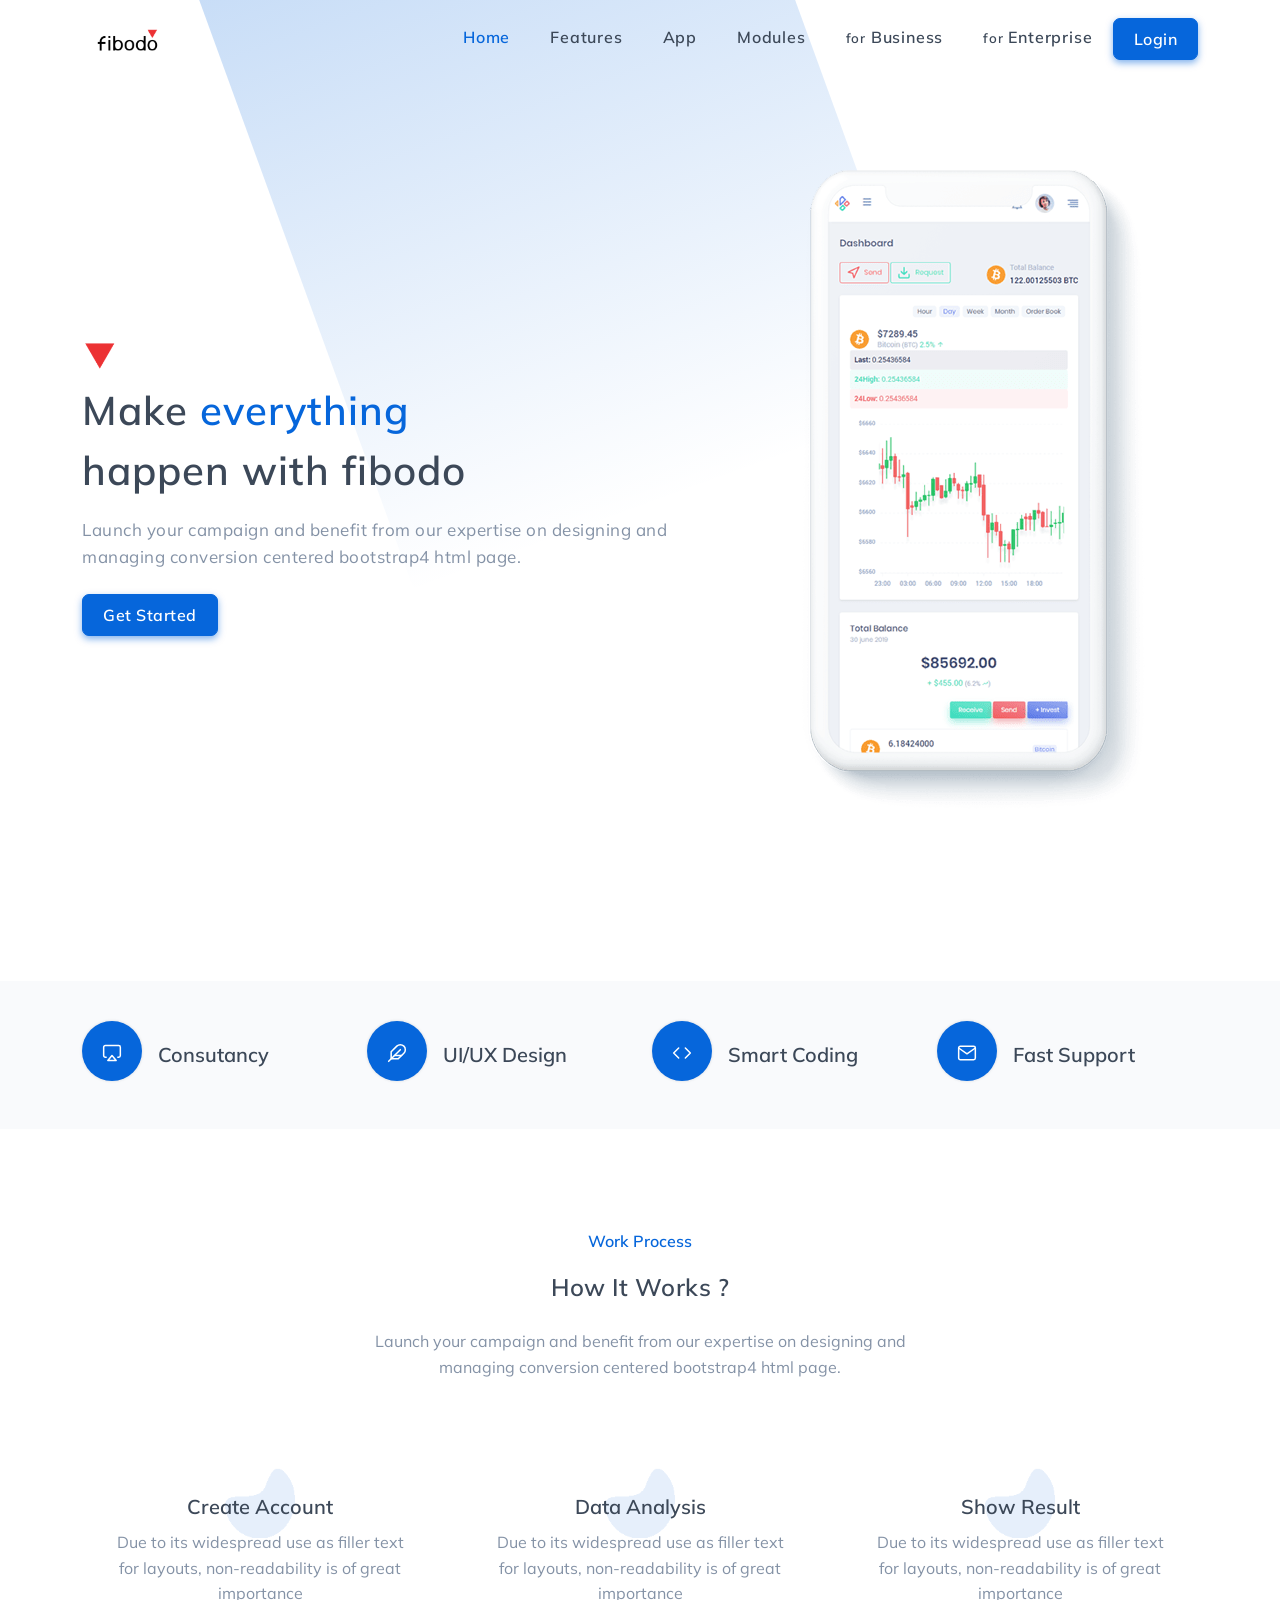
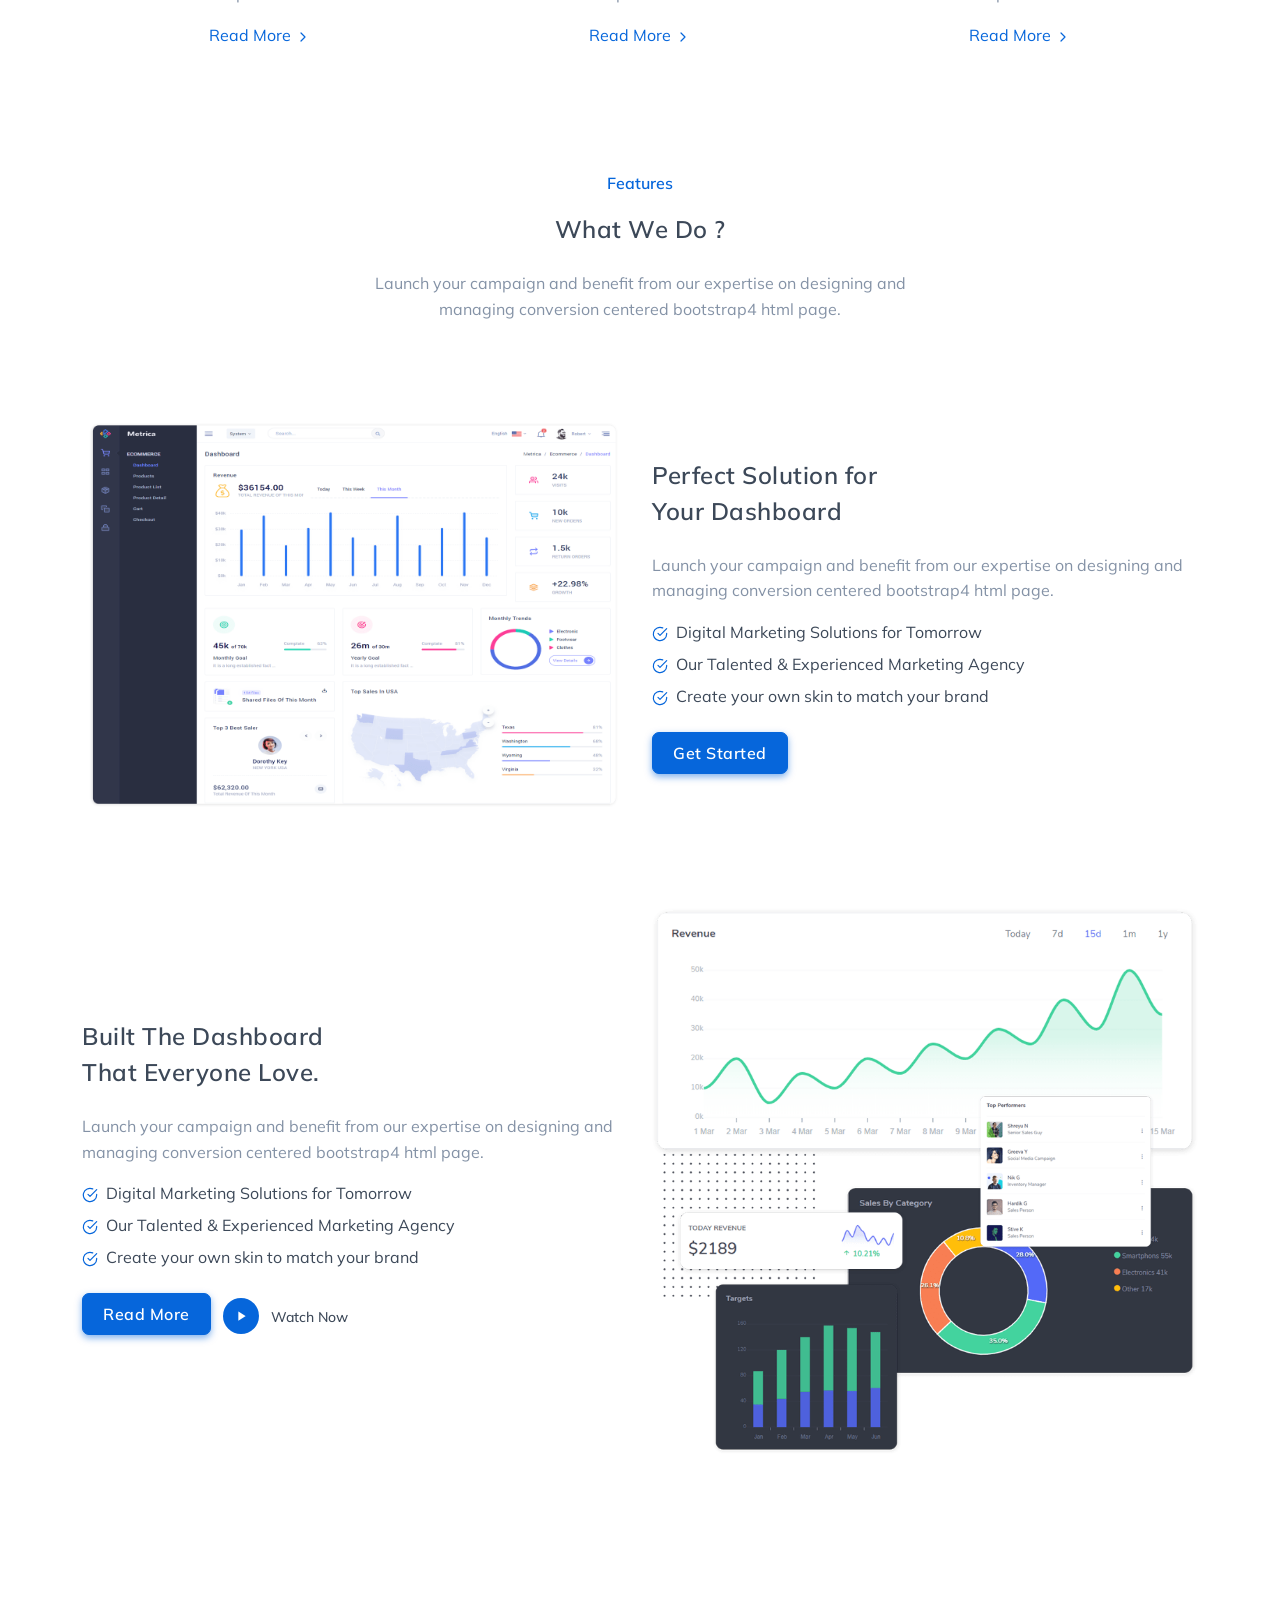
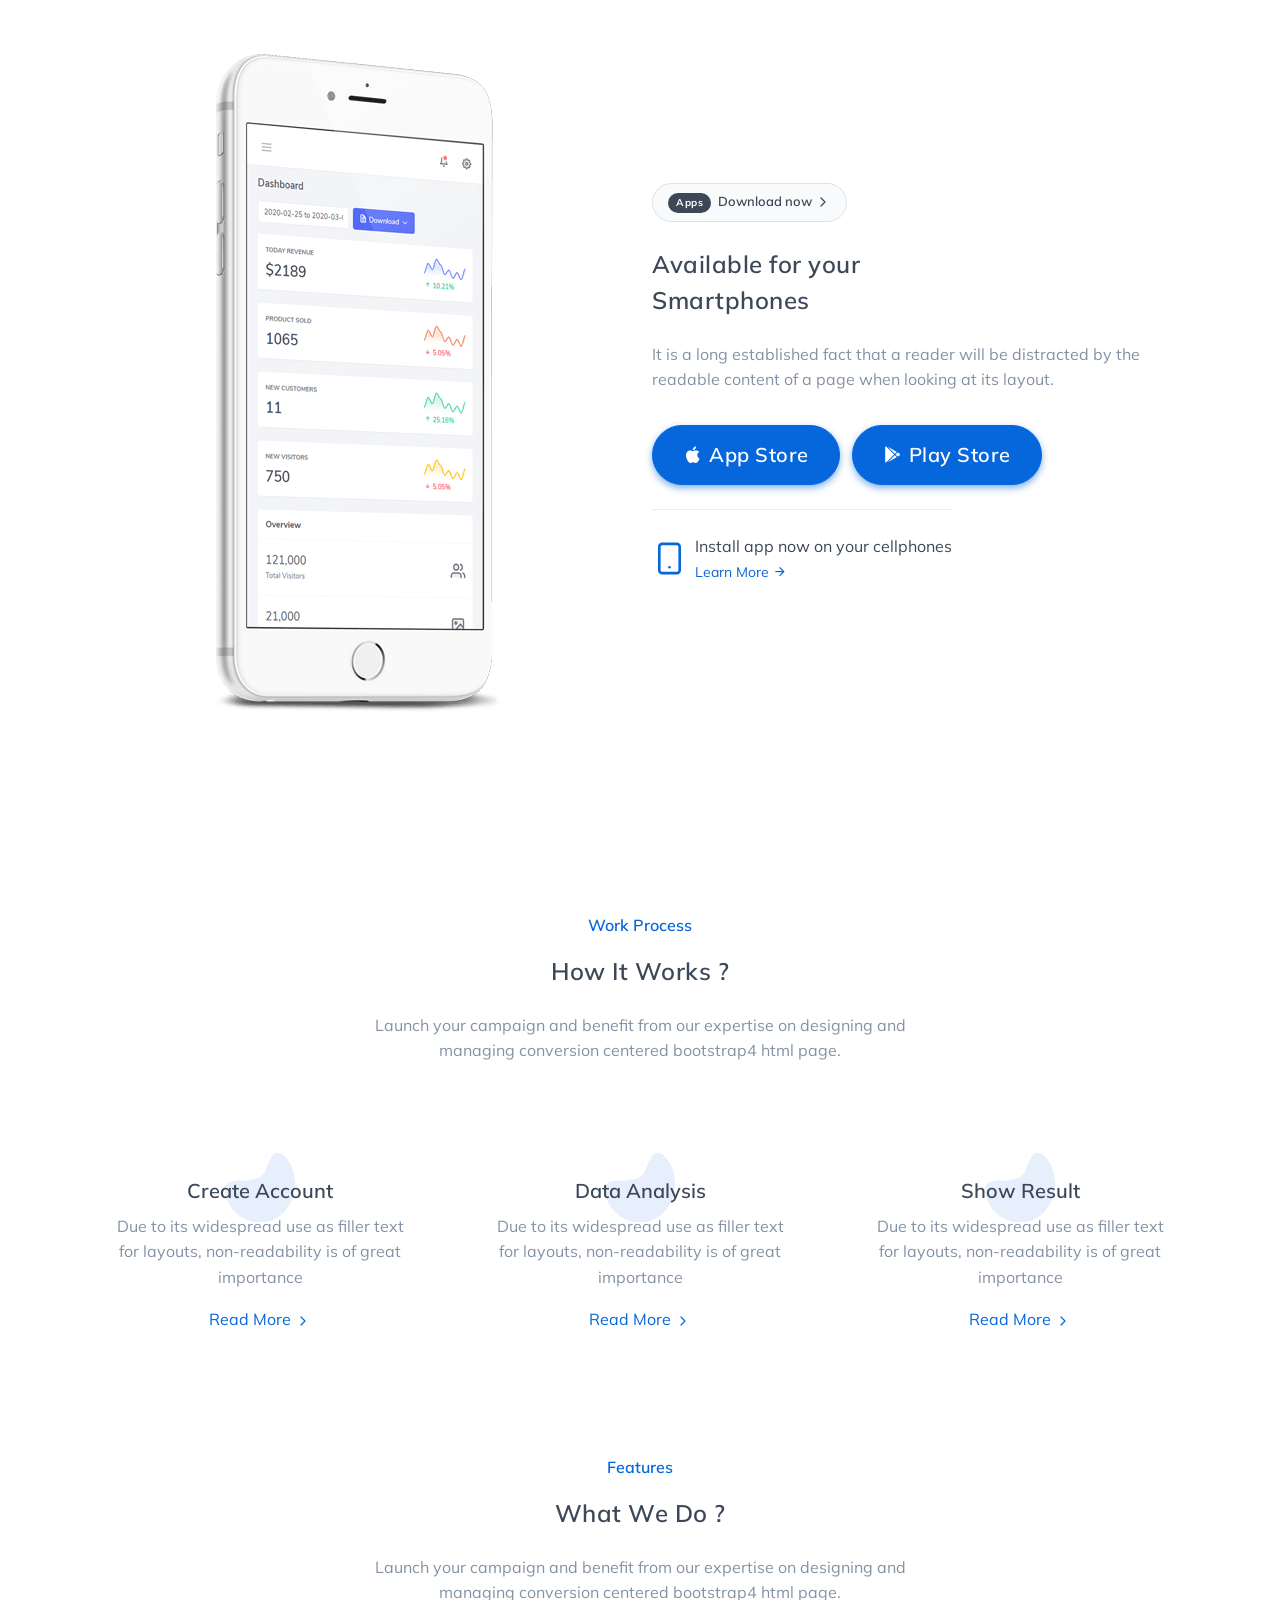
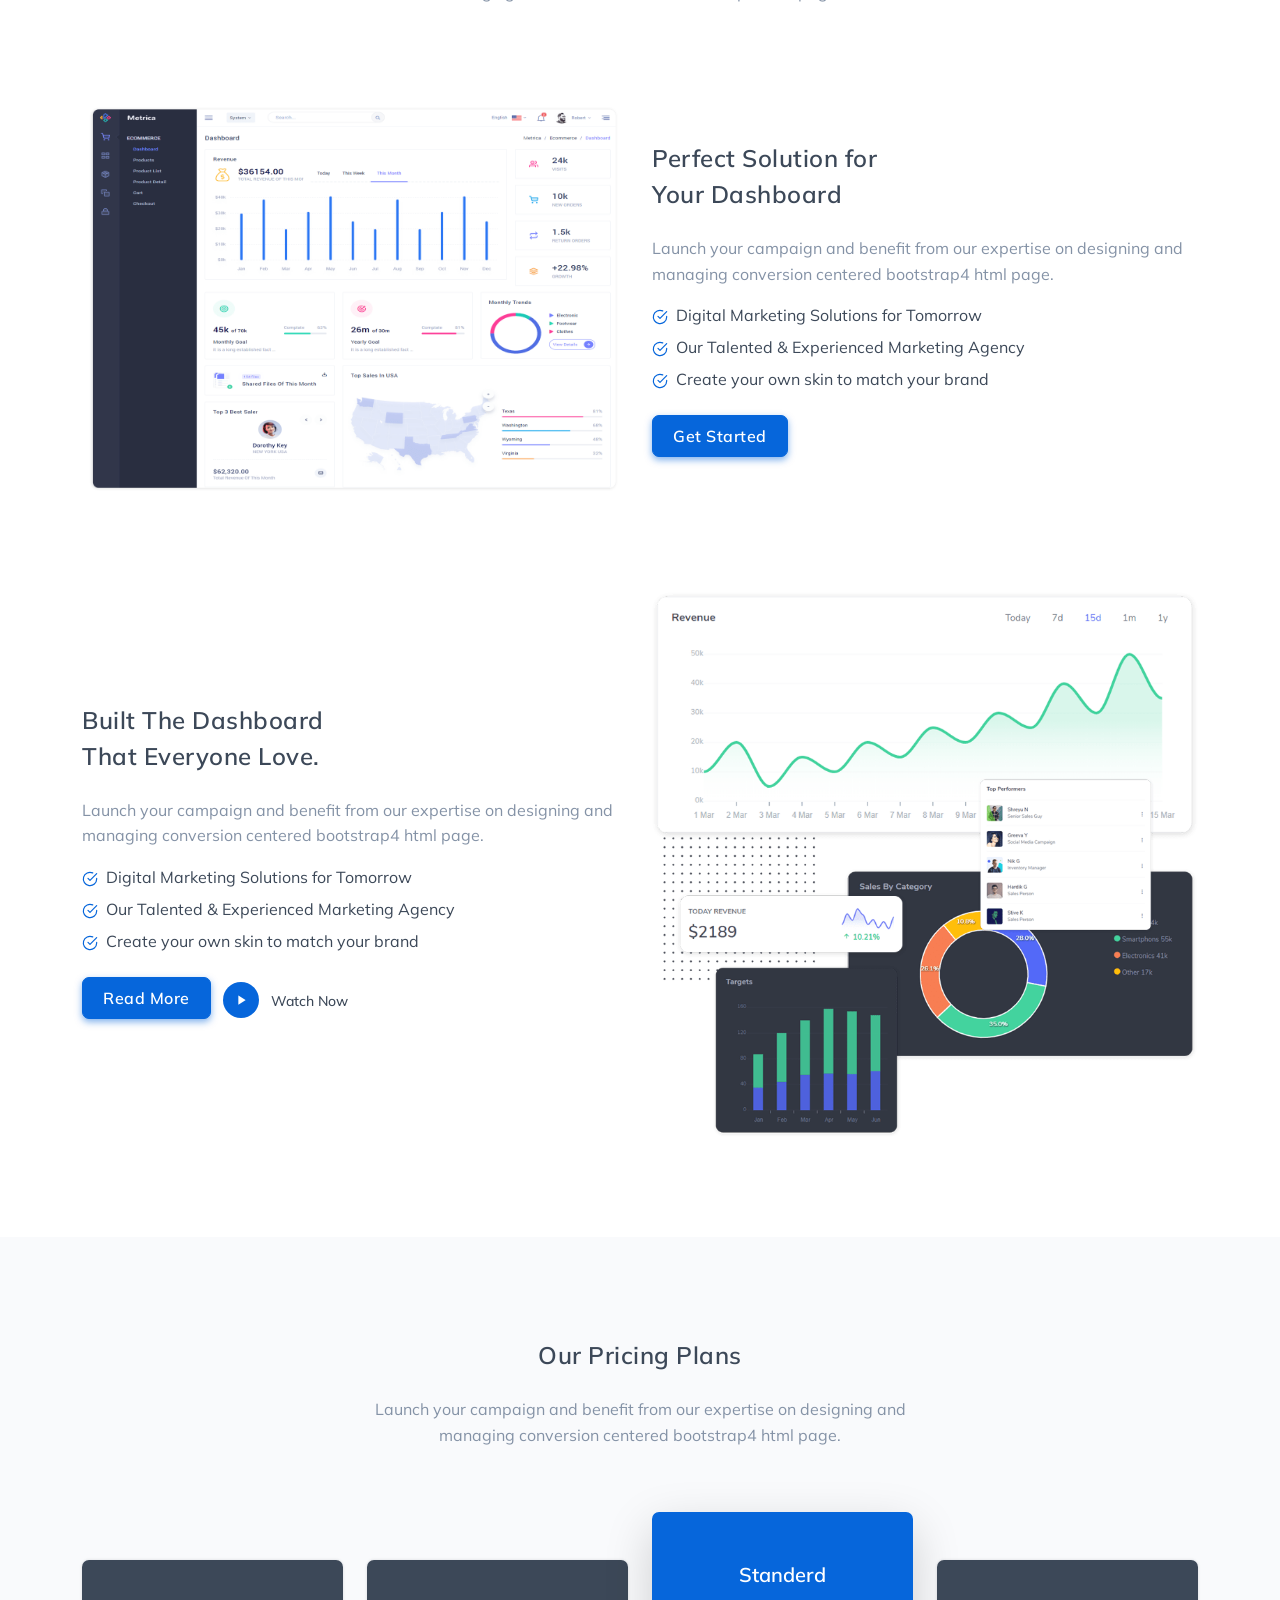
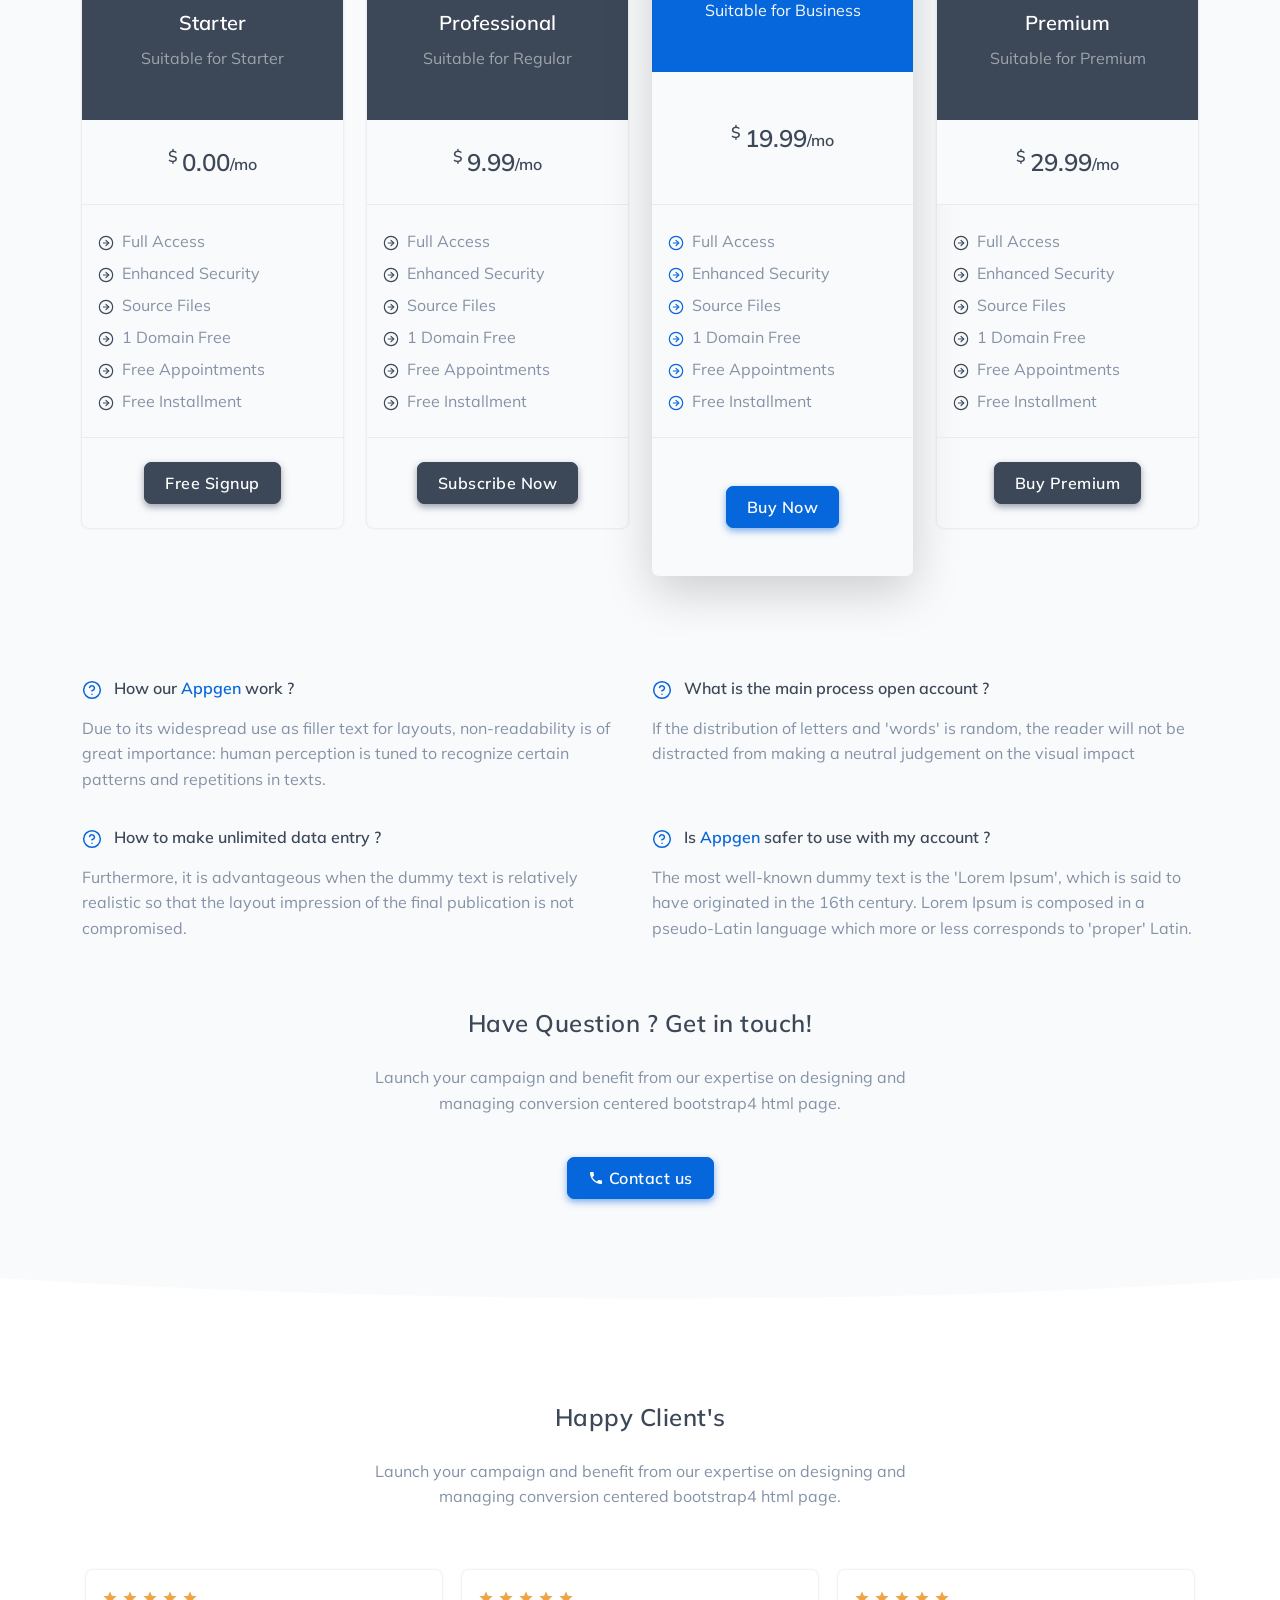
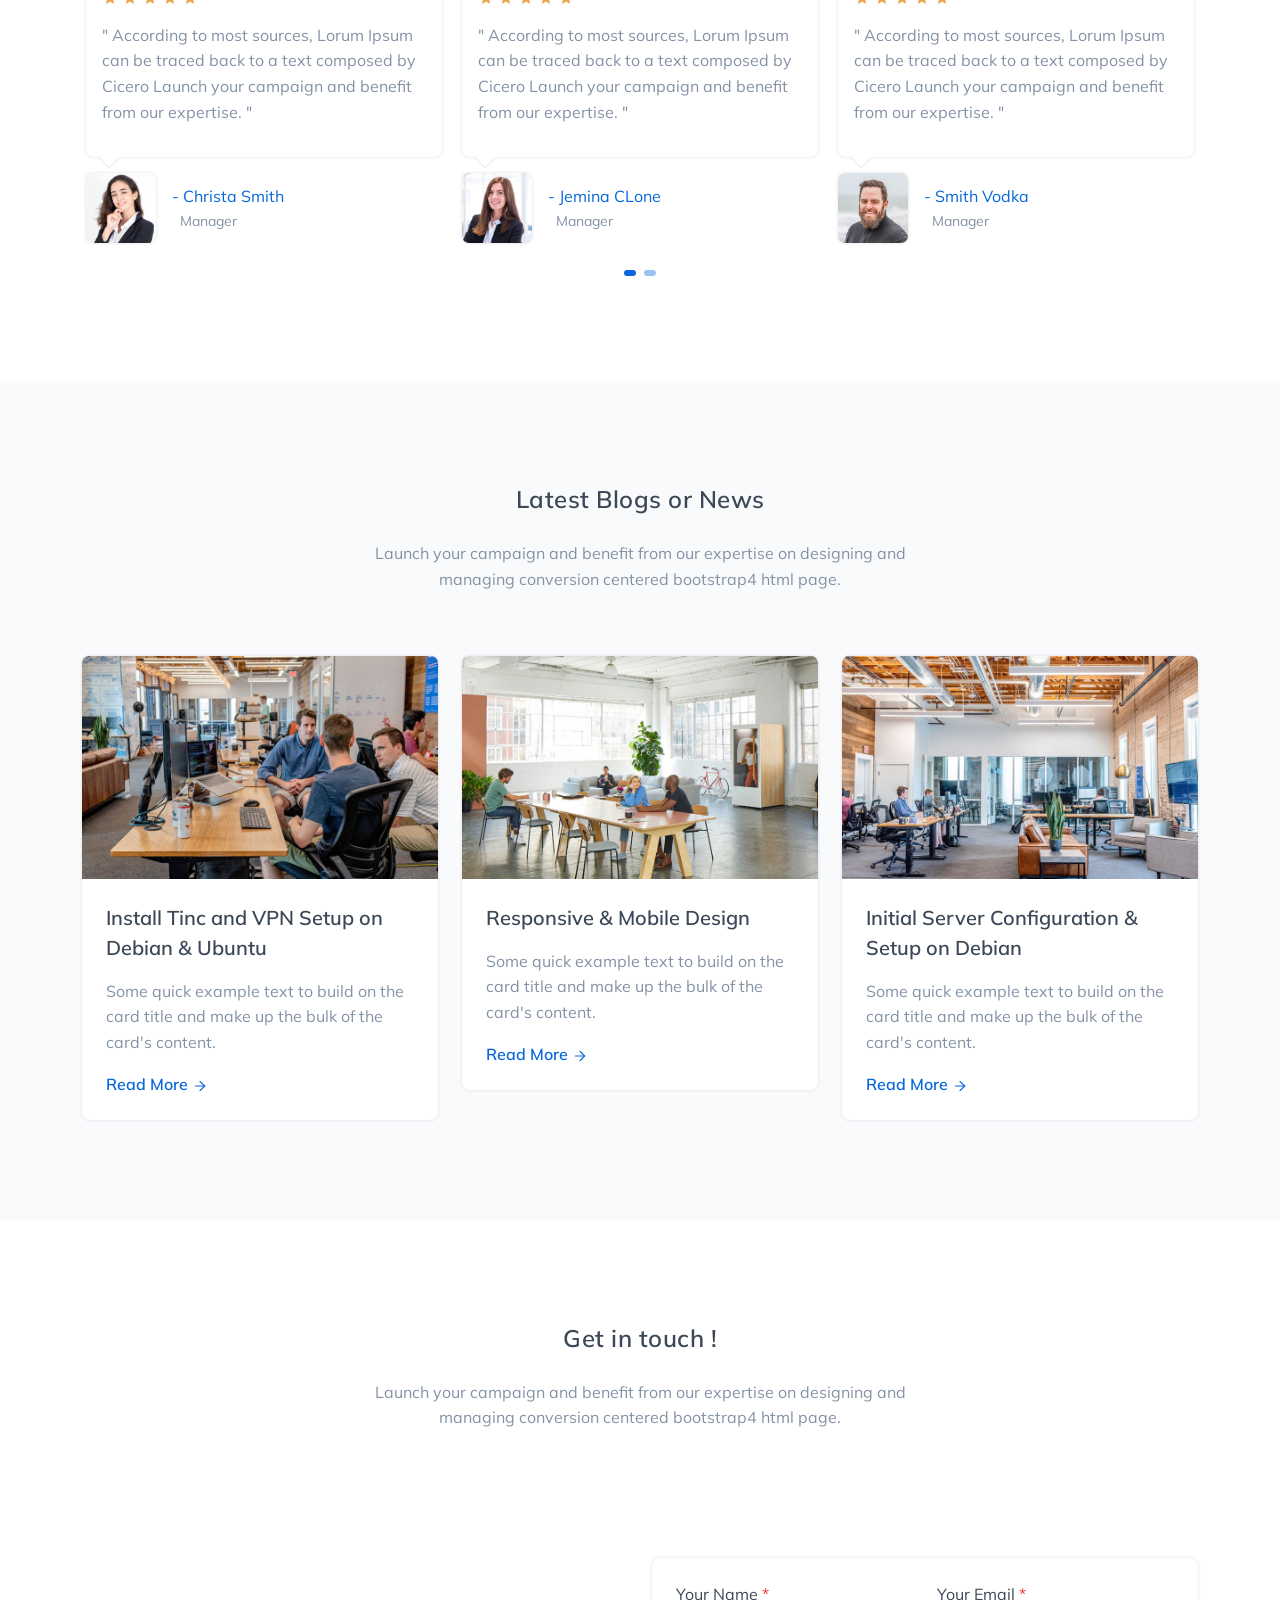
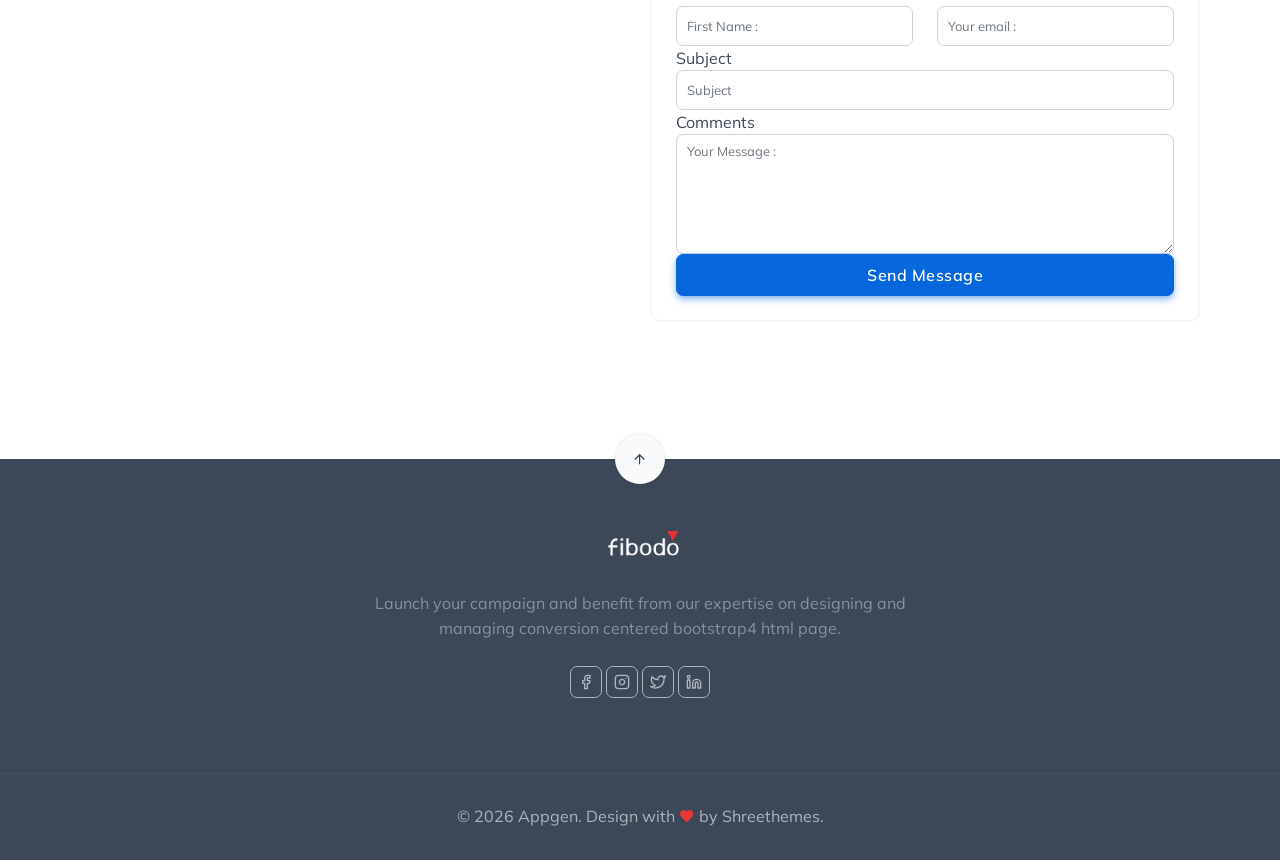
==== commit d014cdc9: "Add" ====
--- a/index.html
+++ b/index.html
@@ -83,8 +83,9 @@
                         <a href="#modules">Modules</a>
                     </li>
 
-                    <li><a href="index-ent.html" class="sub-menu-item"><span class="for">for</span> Business</a></li>
-                    <li><a href="index-small.html" class="sub-menu-item"><span class="for">for</span> Enterprise</a></li>
+                    <li><a href="index-small.html" class="sub-menu-item"><span class="for">for</span> Business</a></li>
+                    
+                    <li><a href="index-ent.html" class="sub-menu-item"><span class="for">for</span> Enterprise</a></li>
 
                     <!-- <li class="has-submenu">
                             <a href="#pricing">Pricing</a>
@@ -109,22 +110,23 @@
     <!-- Navbar End -->
 
     <!-- Hero Start -->
-    <section class="bg-half-170 d-flex bg-primary align-items-center" style="background: url('images/bg5.png') center center;" id="home">
+    <section class="bg-half-170 app-home-wrapper d-table w-100 overflow-hidden" id="home">
         <div class="container">
-            <div class="row mt-5 align-items-center position-relative" style="z-index: 1;">
-                <div class="col-md-6">
+            <div class="row align-items-center">
+                <div class="col-lg-7 col-md-6">
                     <div class="title-heading">
-                        <h1 class="heading mb-3">Technology To Run<br>Your Business</h1>
+                        <img src="images/favicon.ico" height="35" alt="">
+                        <h1 class="heading mb-3 mt-2">Make <span class="text-primary">everything</span> <br> happen with fibodo</h1>
                         <p class="para-desc text-muted">Launch your campaign and benefit from our expertise on designing and managing conversion centered bootstrap4 html page.</p>
-                        <!-- <div class="watch-video mt-4">
+                        <div class="watch-video mt-4">
                             <a href="javascript:void(0)" class="btn btn-primary mb-2">Get Started</a>
-                            <a href="javascript:void(0)" data-bs-toggle="modal" data-bs-target="#watchvideomodal" class="video-play-icon watch text-dark mb-2 ms-2"><i class="mdi mdi-play play-icon-circle text-center d-inline-block me-2 rounded-pill text-white position-relative play play-iconbar"></i> Watch now !</a>
-                        </div> -->
+                            <!-- <a href="javascript:void(0)" data-bs-toggle="modal" data-bs-target="#watchvideomodal" class="video-play-icon watch text-dark mb-2 ms-2"><i class="mdi mdi-play play-icon-circle text-center d-inline-block me-2 rounded-pill text-white position-relative play play-iconbar"></i> Watch now !</a> -->
+                        </div>
                     </div>
                 </div><!--end col-->
 
-                <div class="col-md-6">
-                    <img src="images/svg/Programming.svg" class="img-fluid" alt="">
+                <div class="col-lg-5 col-md-6 mt-4 pt-2 mt-sm-0 pt-sm-0">
+                    <img src="images/app/mobile.png" class="img-fluid mx-auto d-block mover" alt="">
                 </div><!--end col-->
             </div><!--end row-->
         </div><!--end container-->
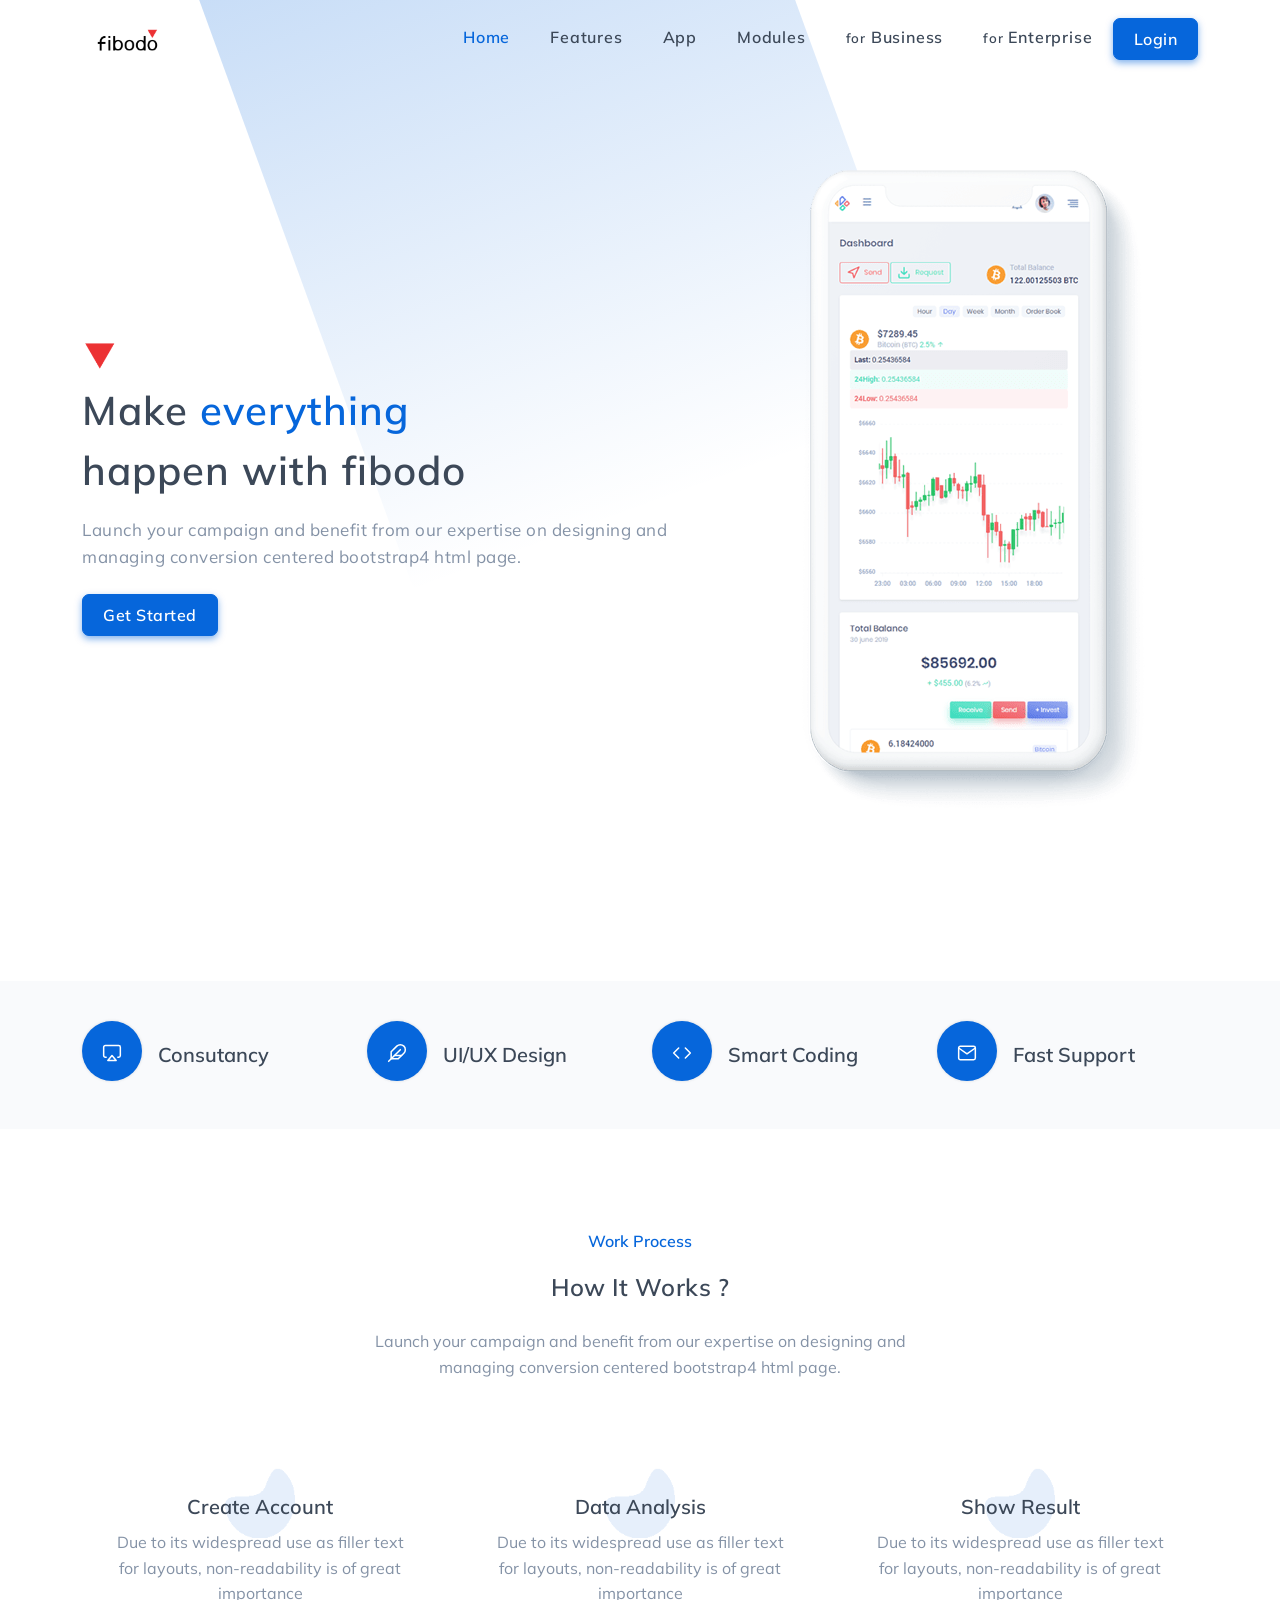
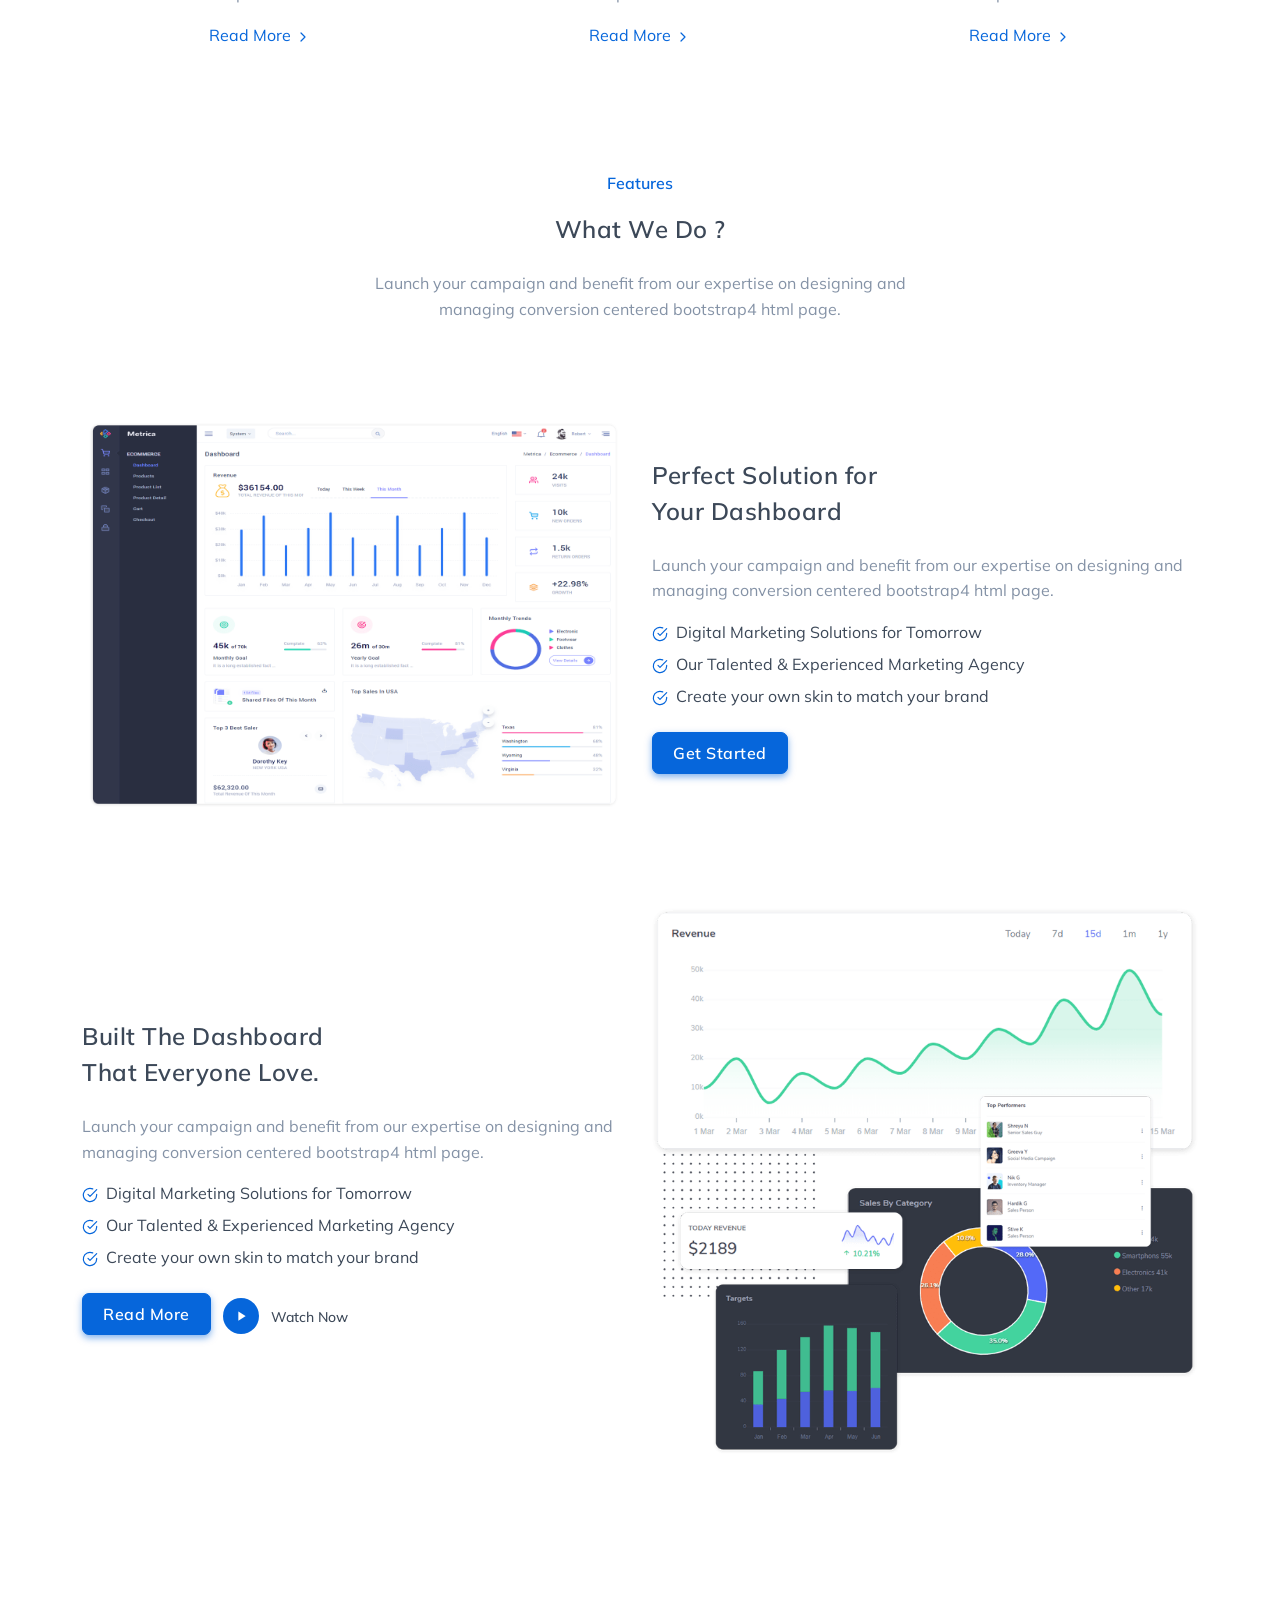
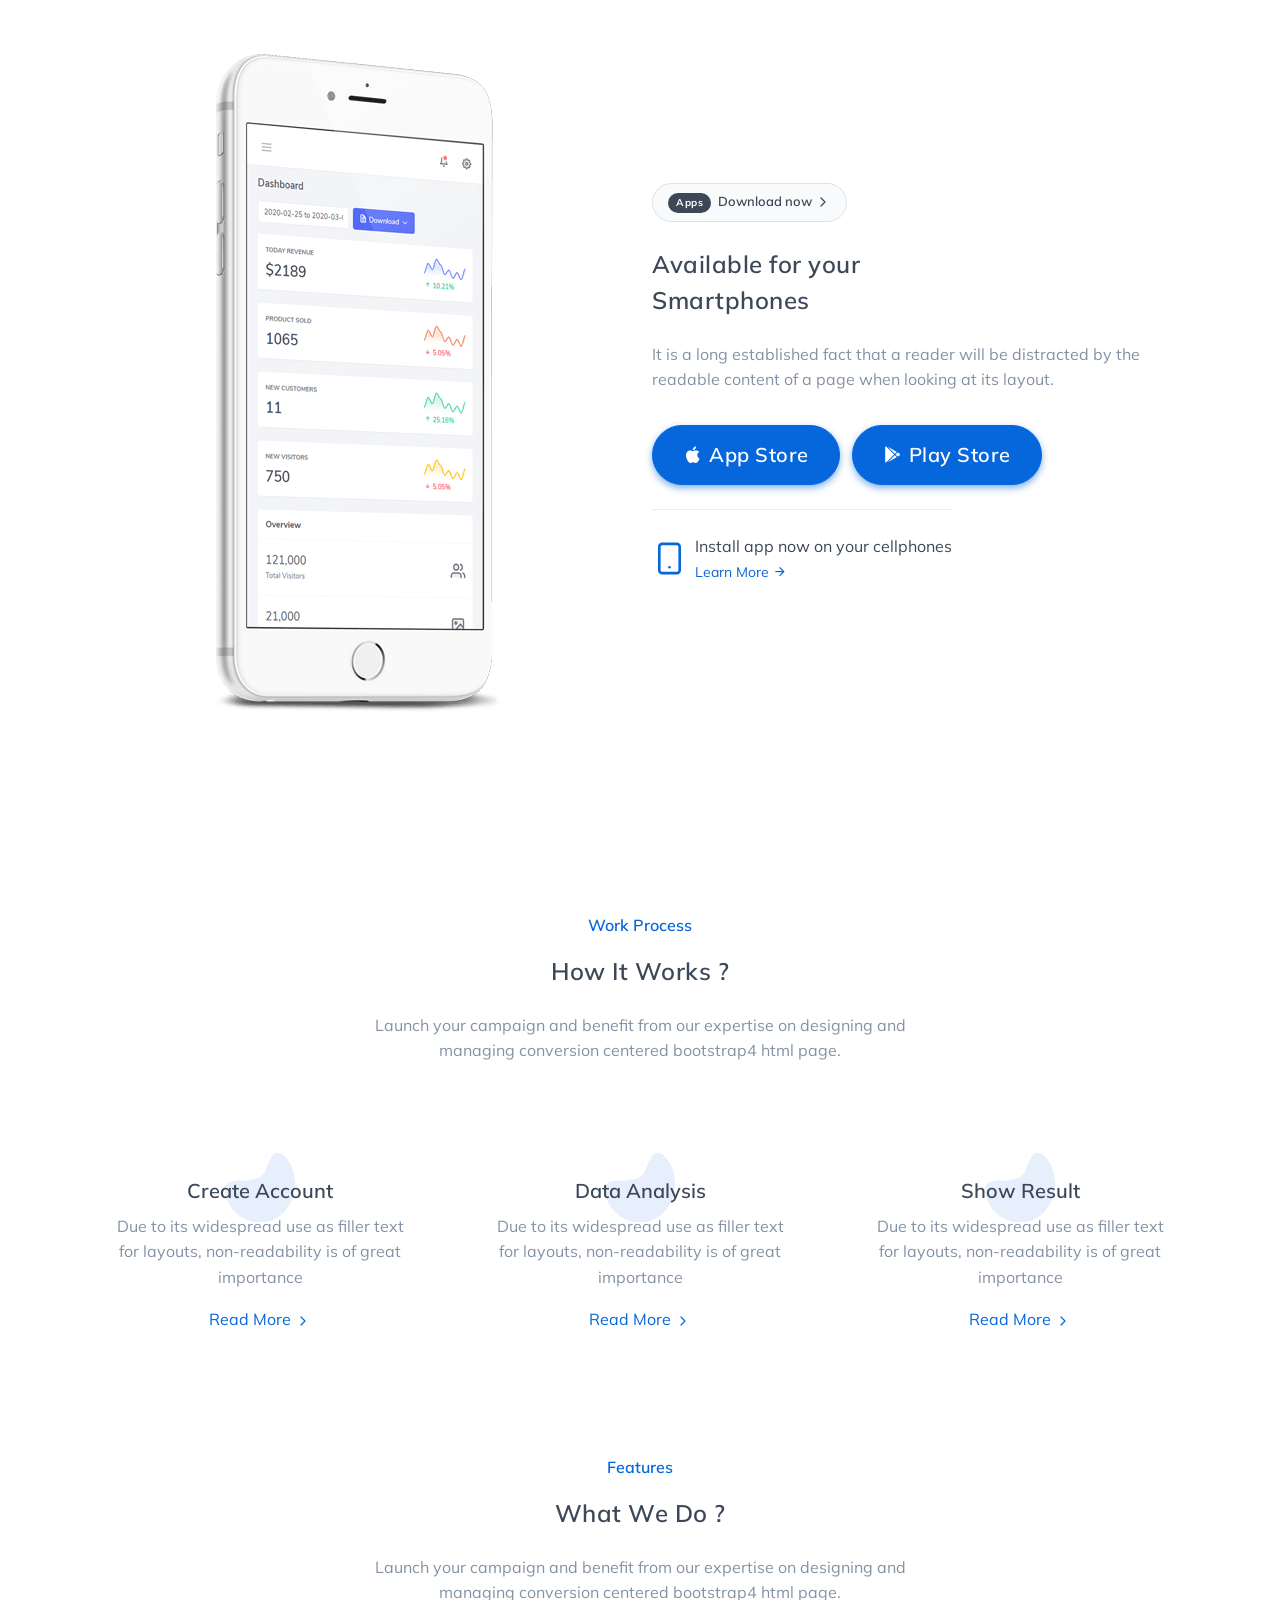
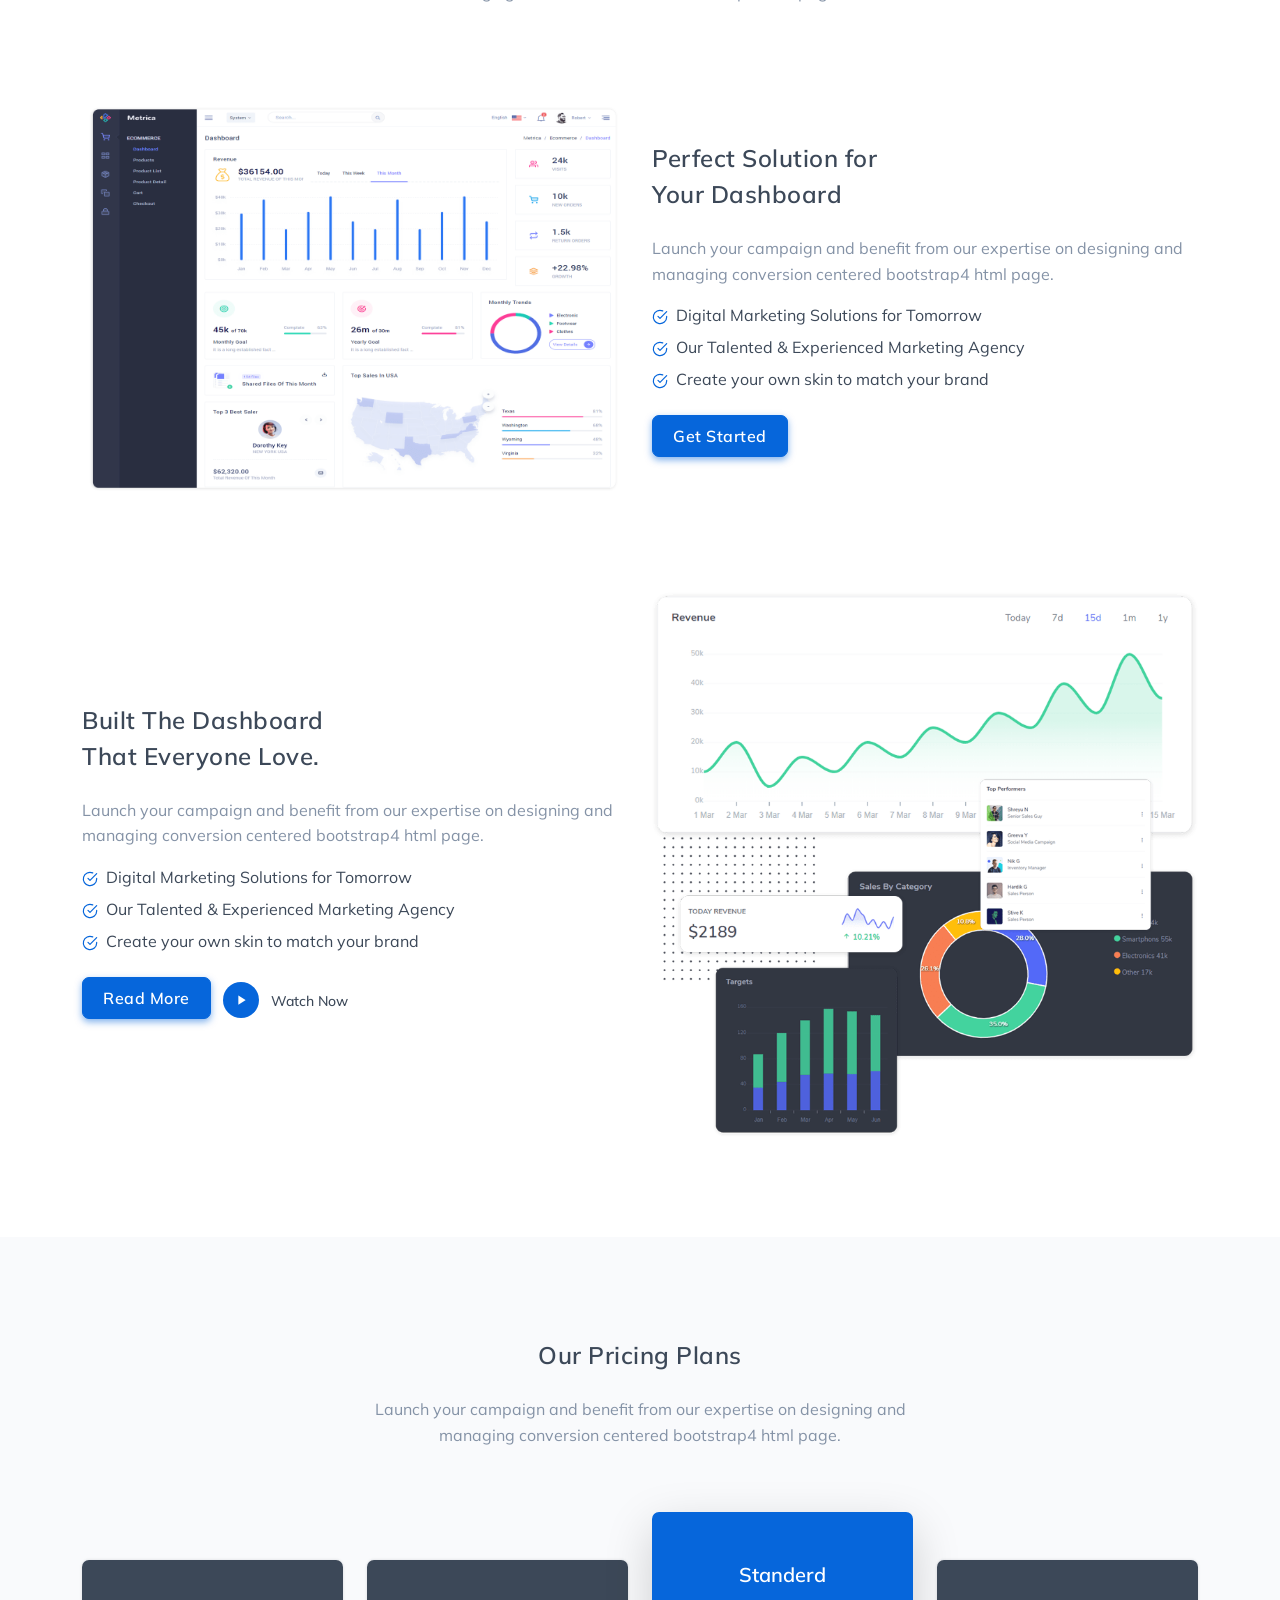
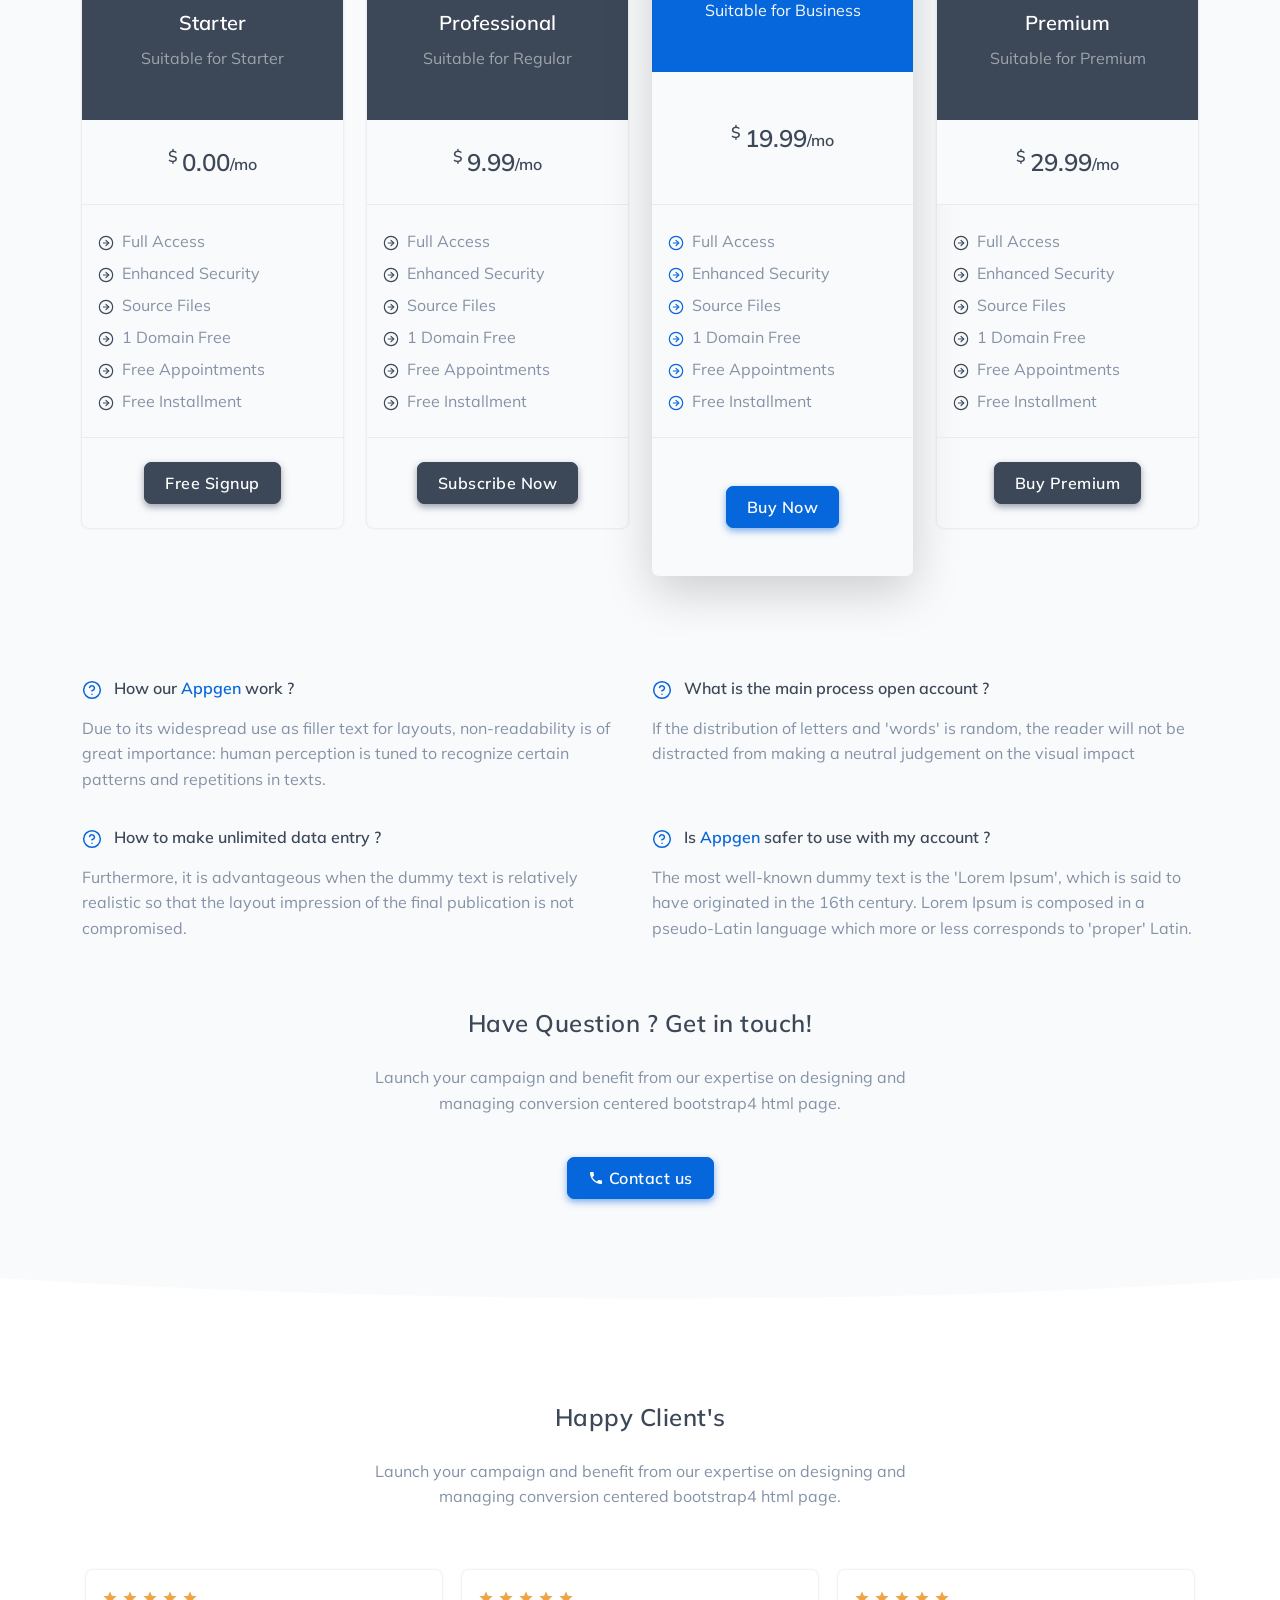
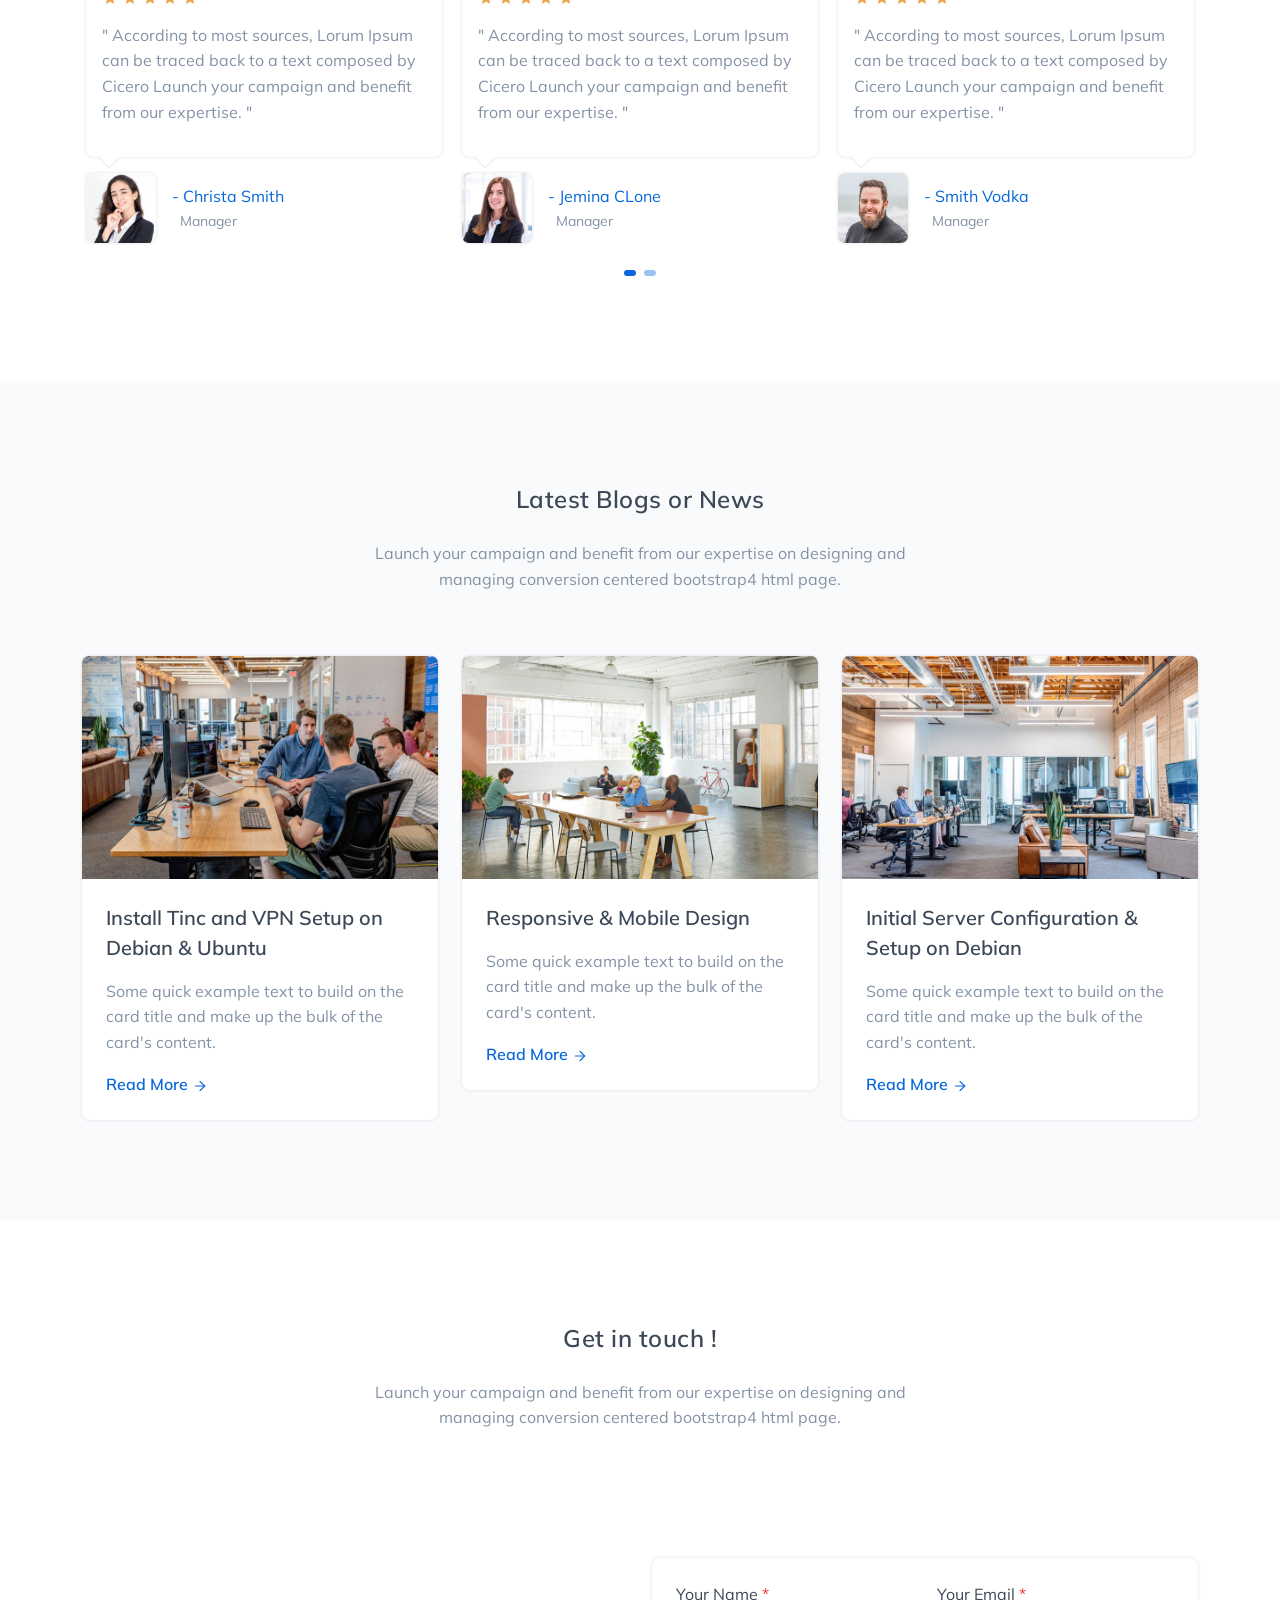
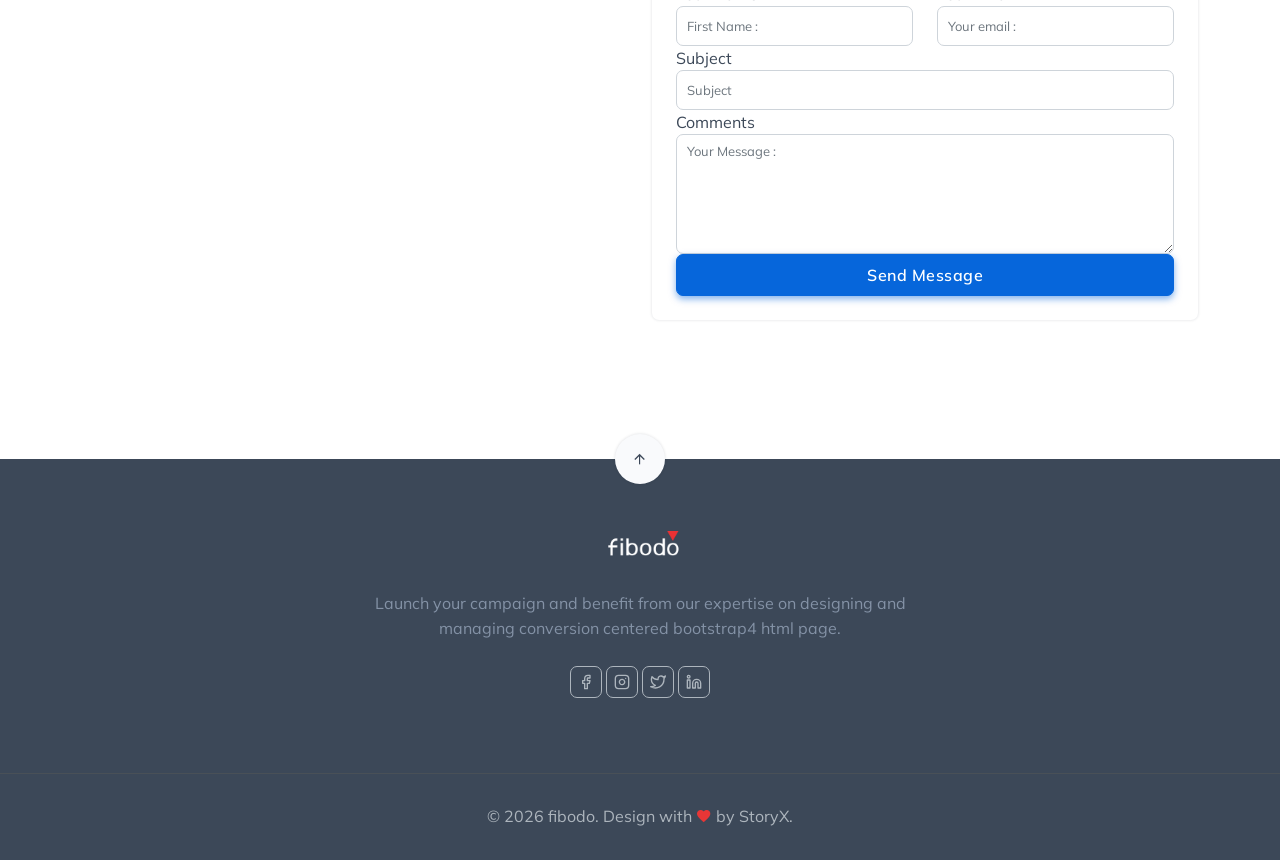
==== commit 7102d3bb: "Add" ====
--- a/index.html
+++ b/index.html
@@ -1161,8 +1161,8 @@
                 <div class="col-12 text-center">
                     <p class="mb-0 footer-text para-desc mx-auto">©
                         <script>document.write(new Date().getFullYear())</script> <span
-                            class="text-reset">Appgen</span>. Design with <i class="mdi mdi-heart text-danger"></i> by
-                        <a href="http://shreethemes.in" target="_blank" class="text-reset">Shreethemes</a>.
+                            class="text-reset">fibodo</span>. Design with <i class="mdi mdi-heart text-danger"></i> by
+                        <a href="http://shreethemes.in" target="_blank" class="text-reset">StoryX</a>.
                     </p>
                 </div>
                 <!--end col-->
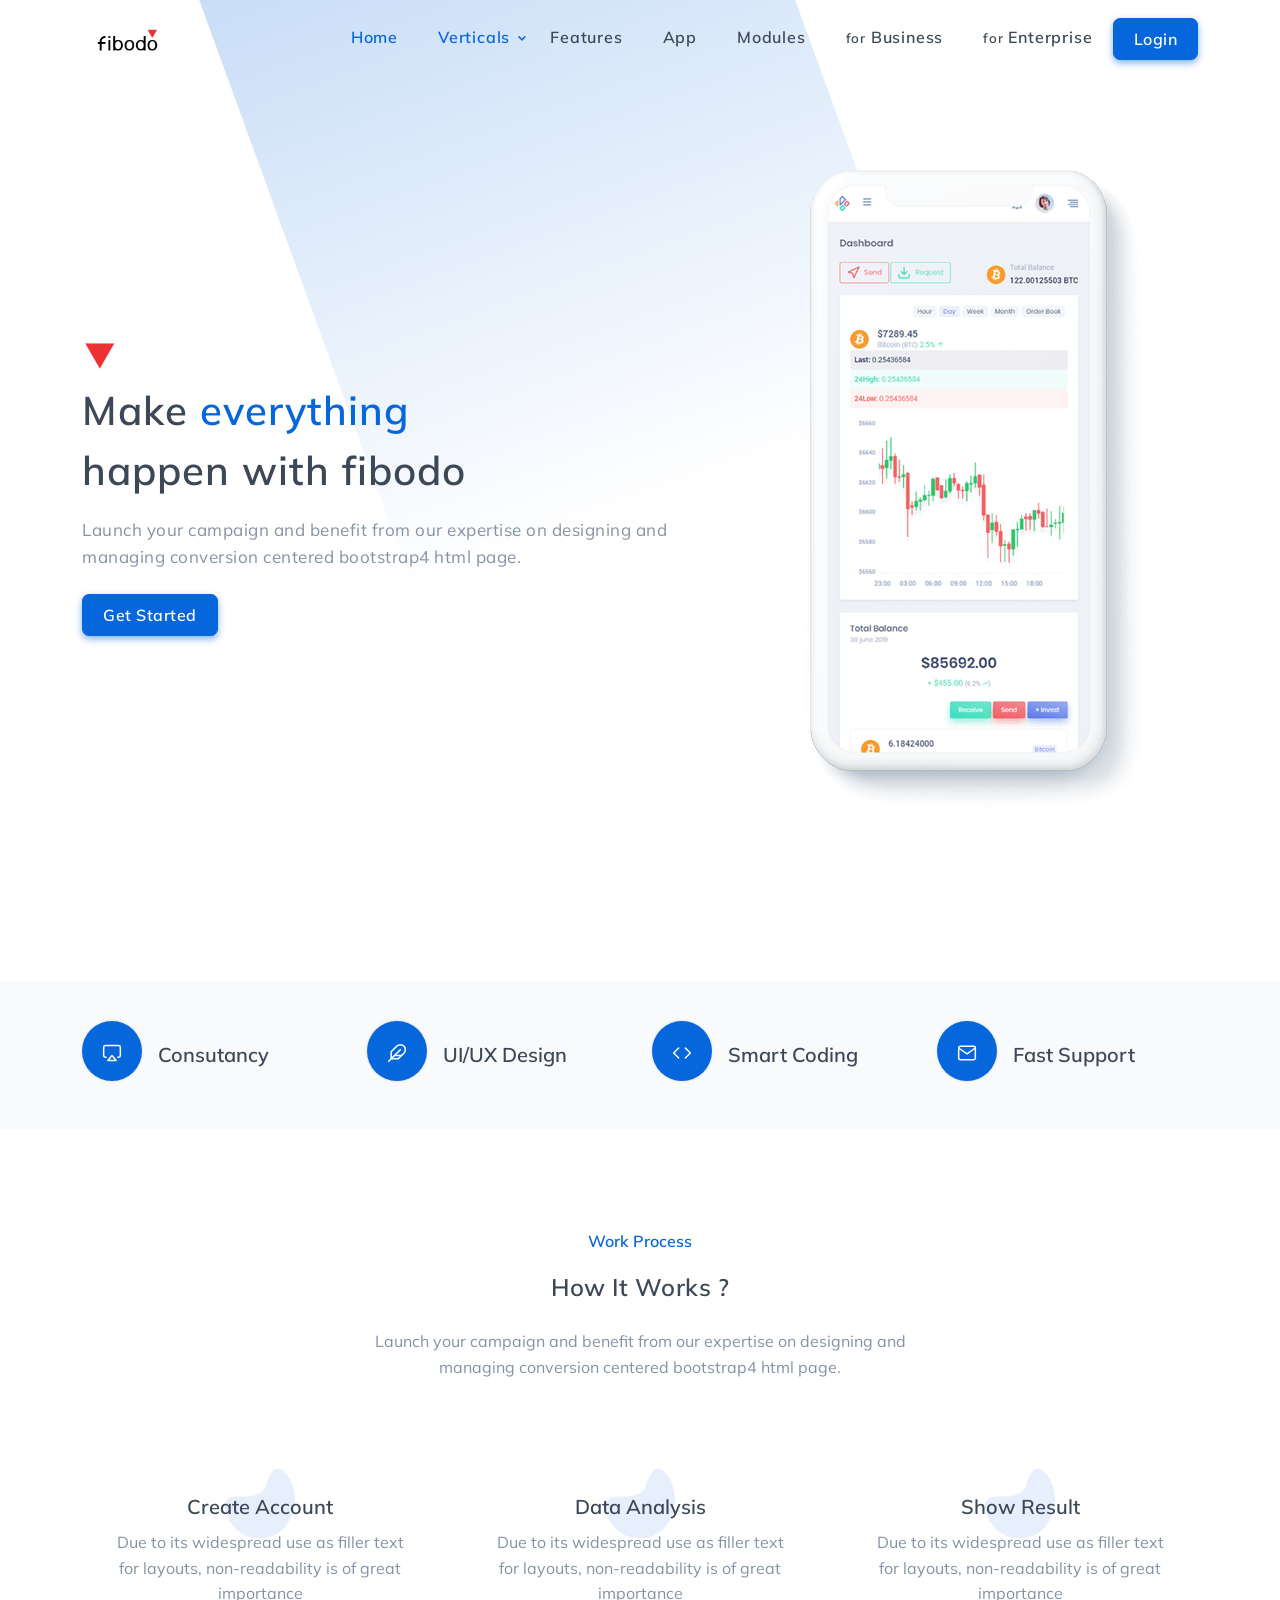
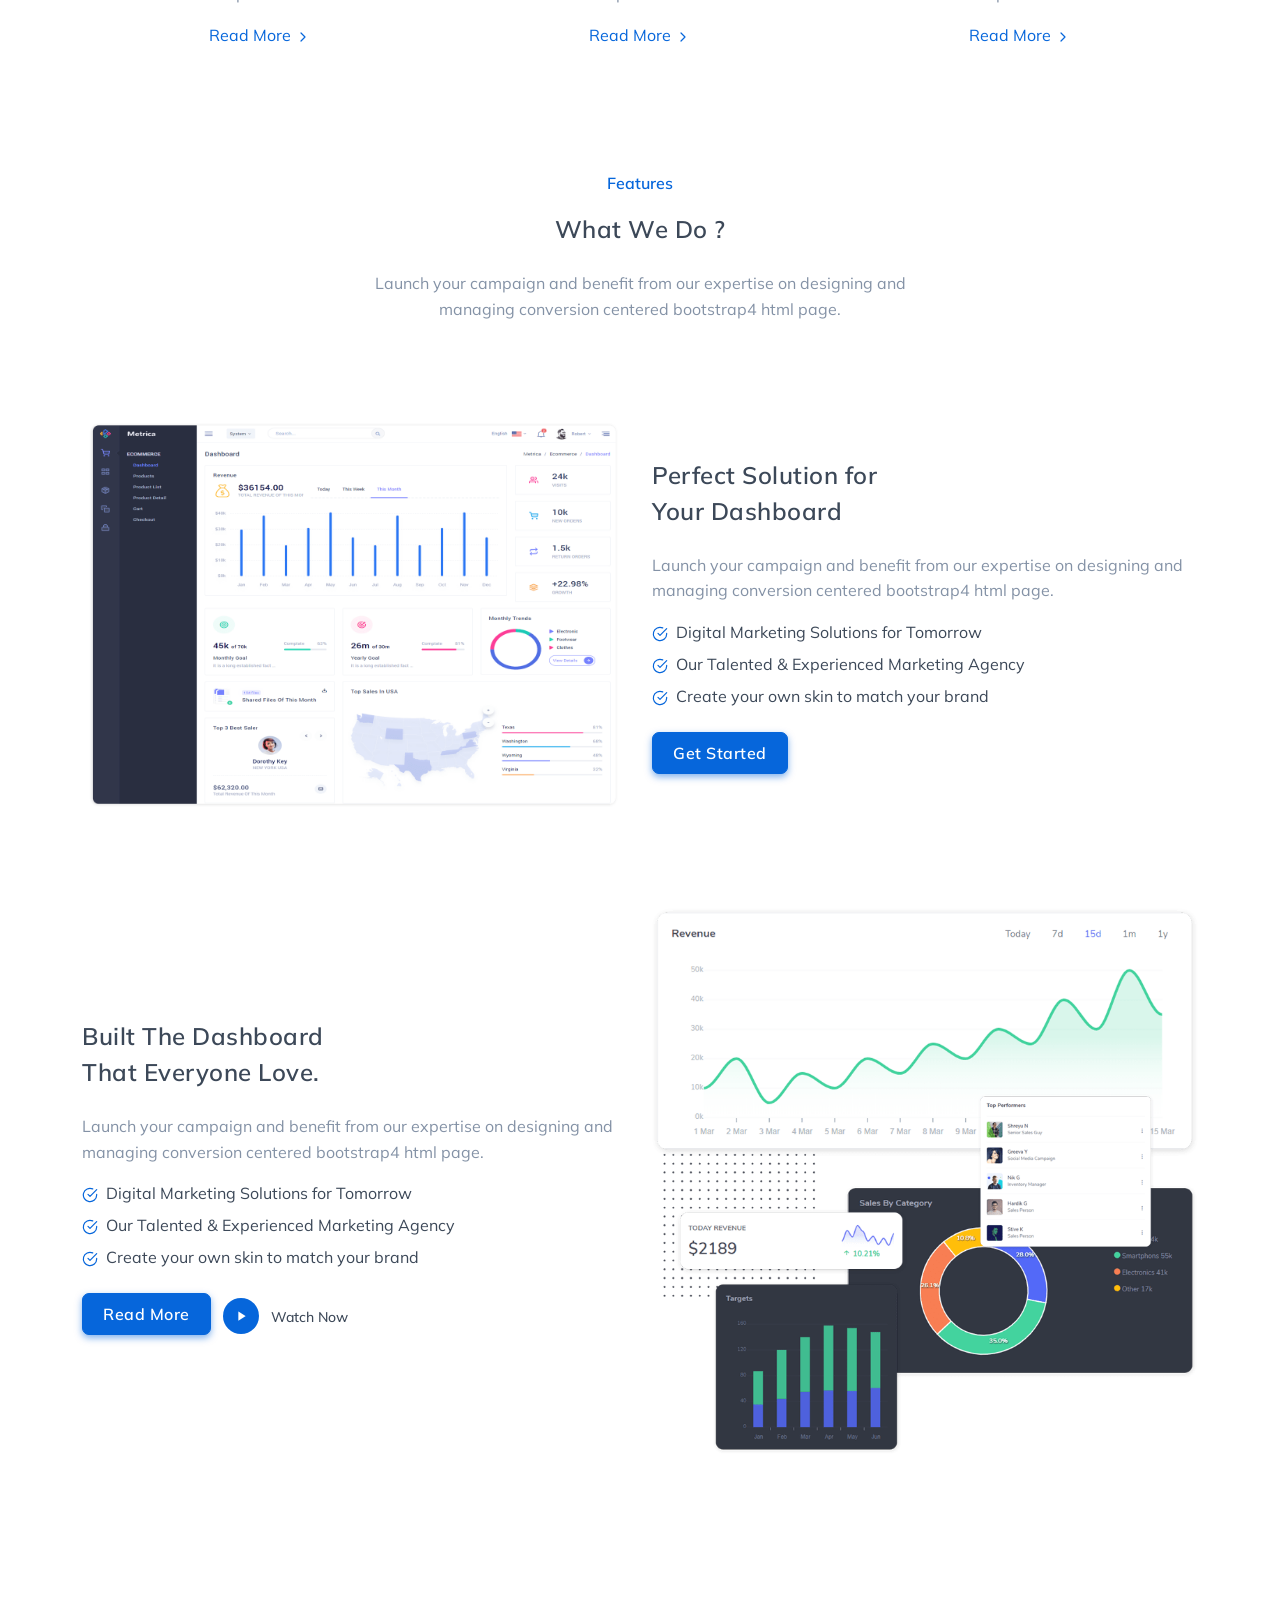
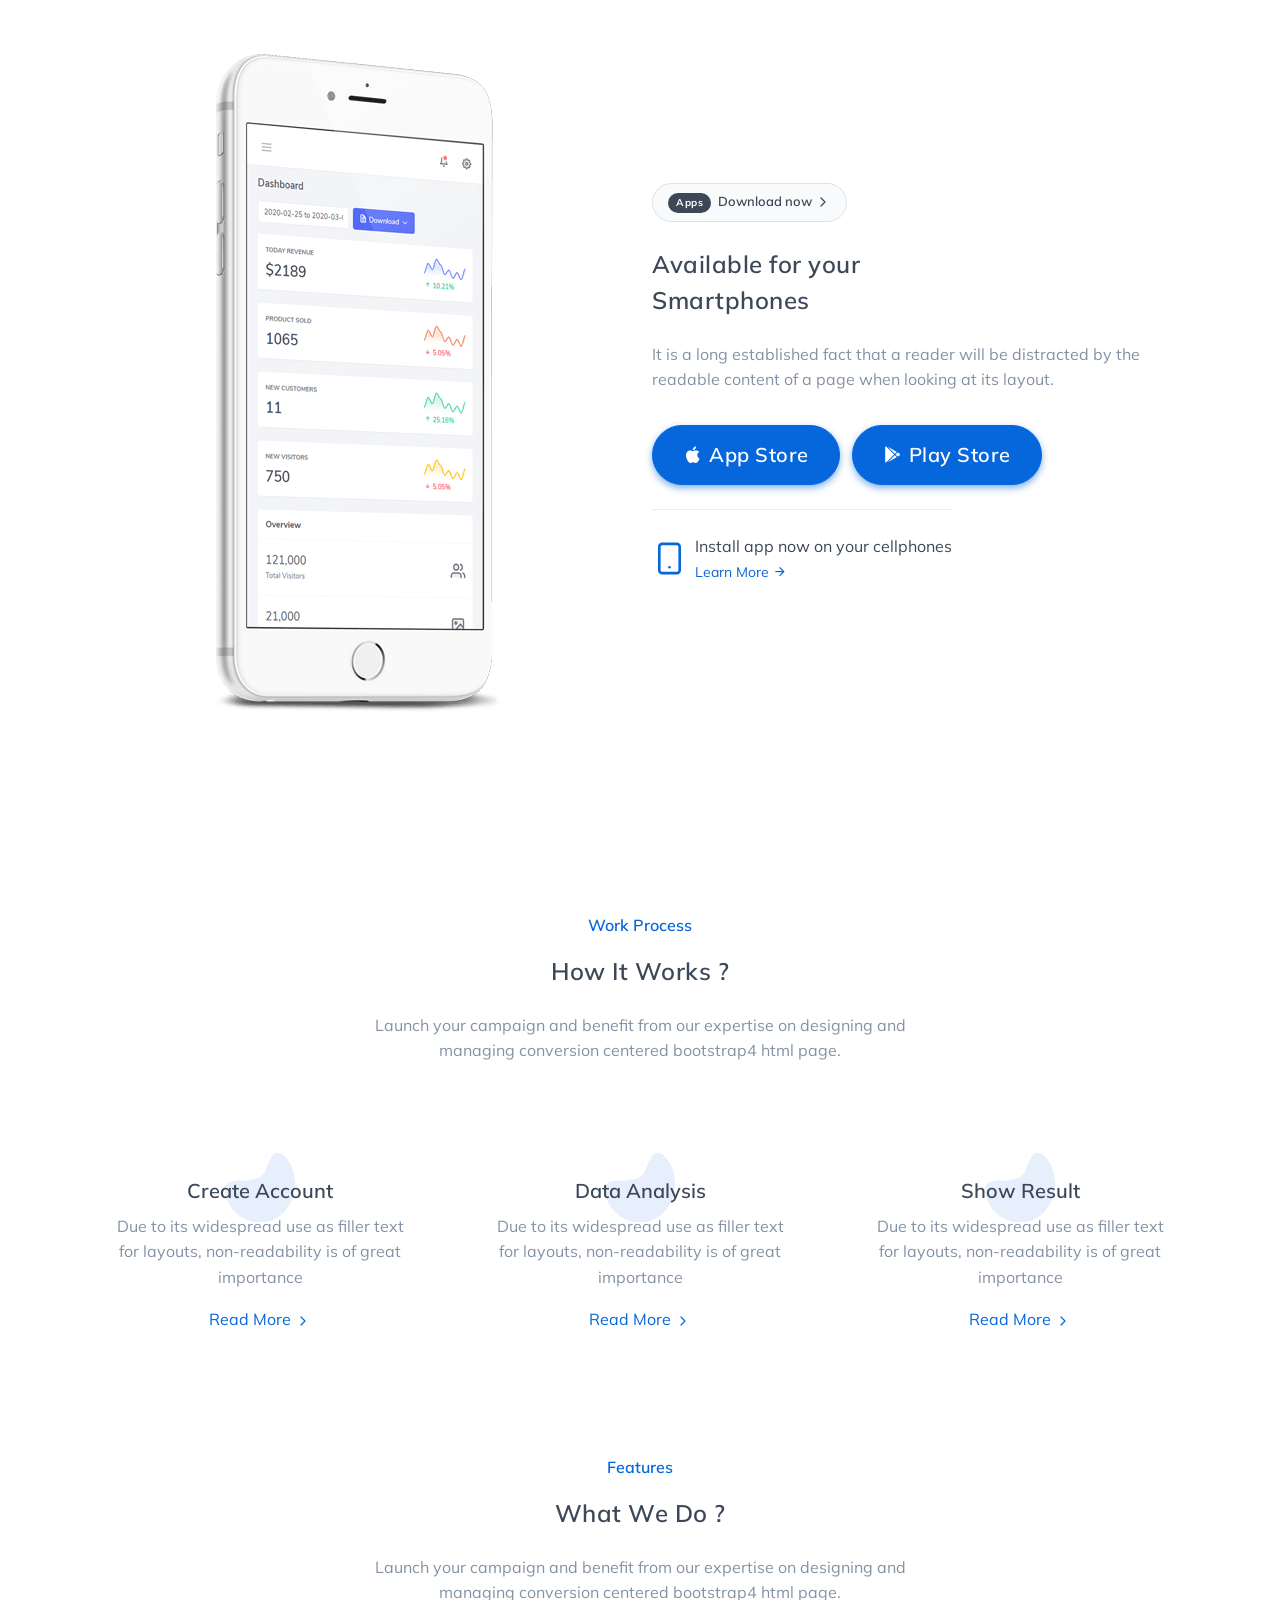
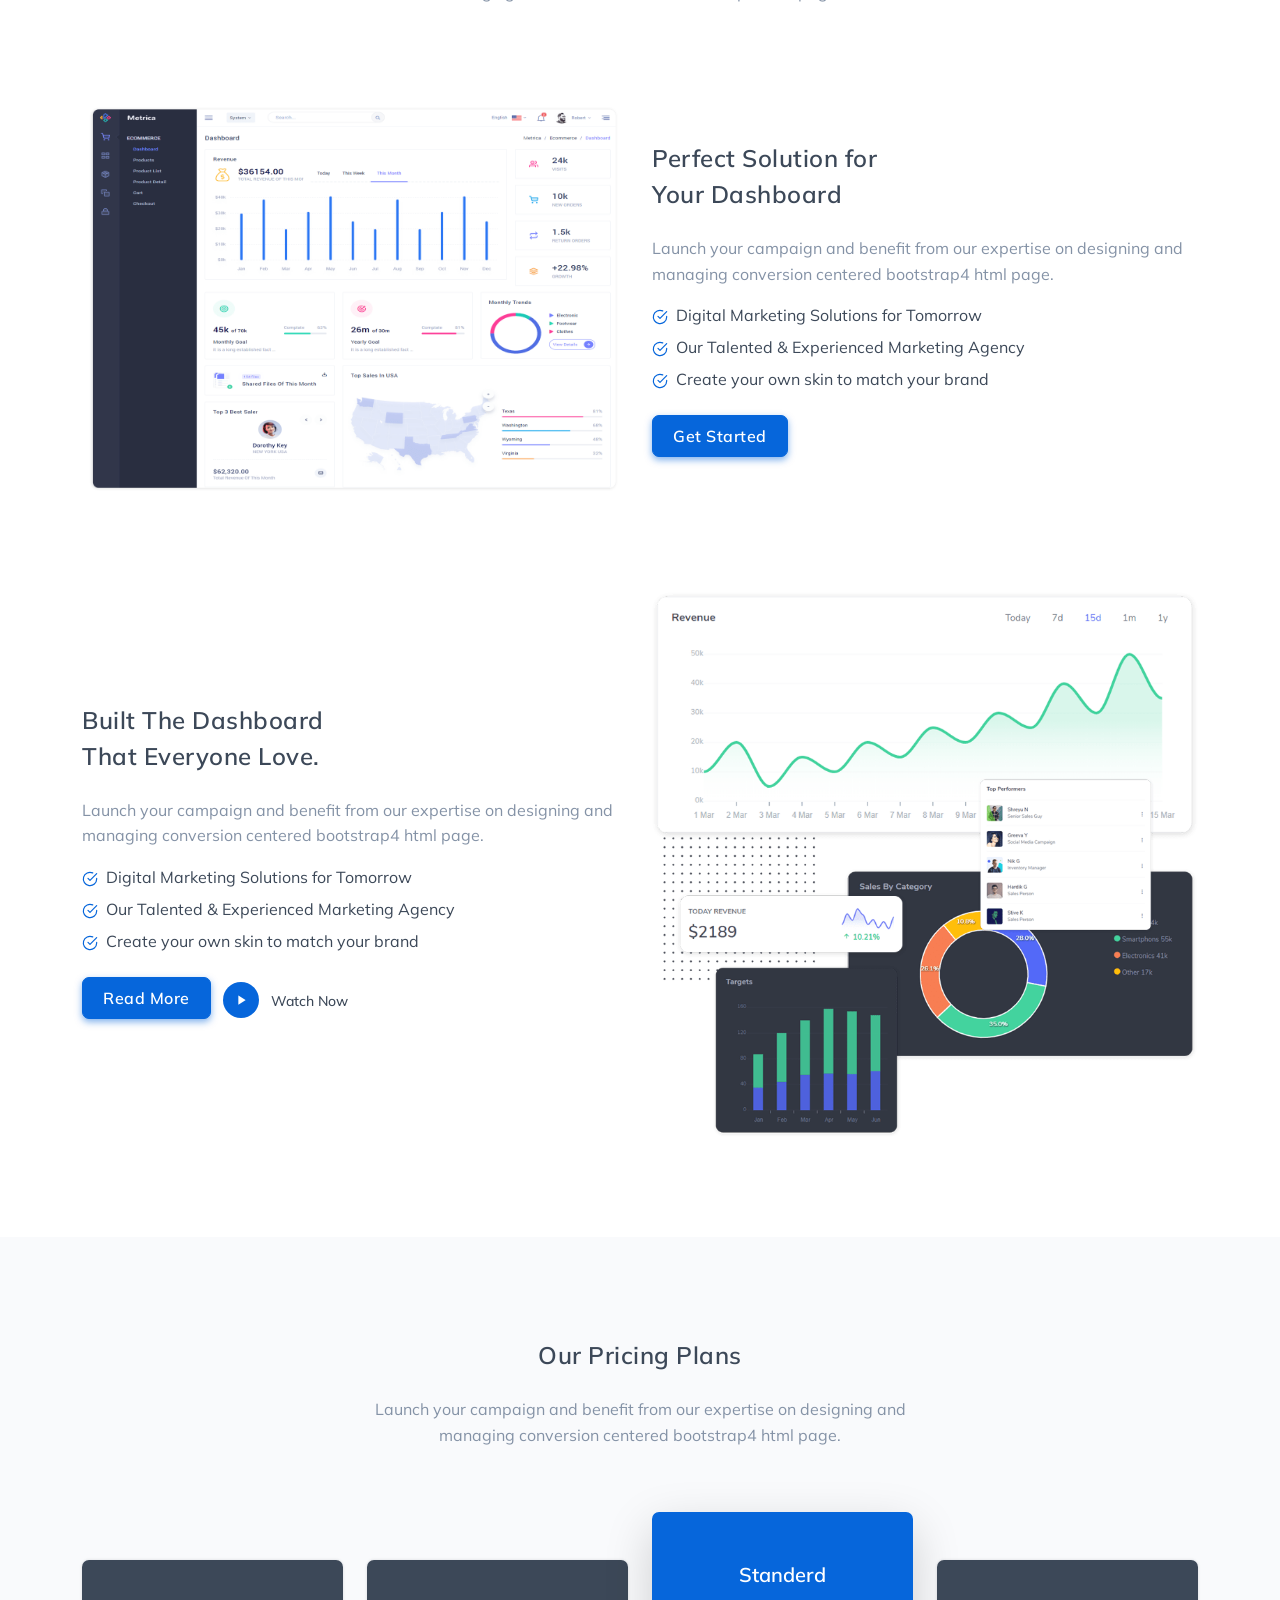
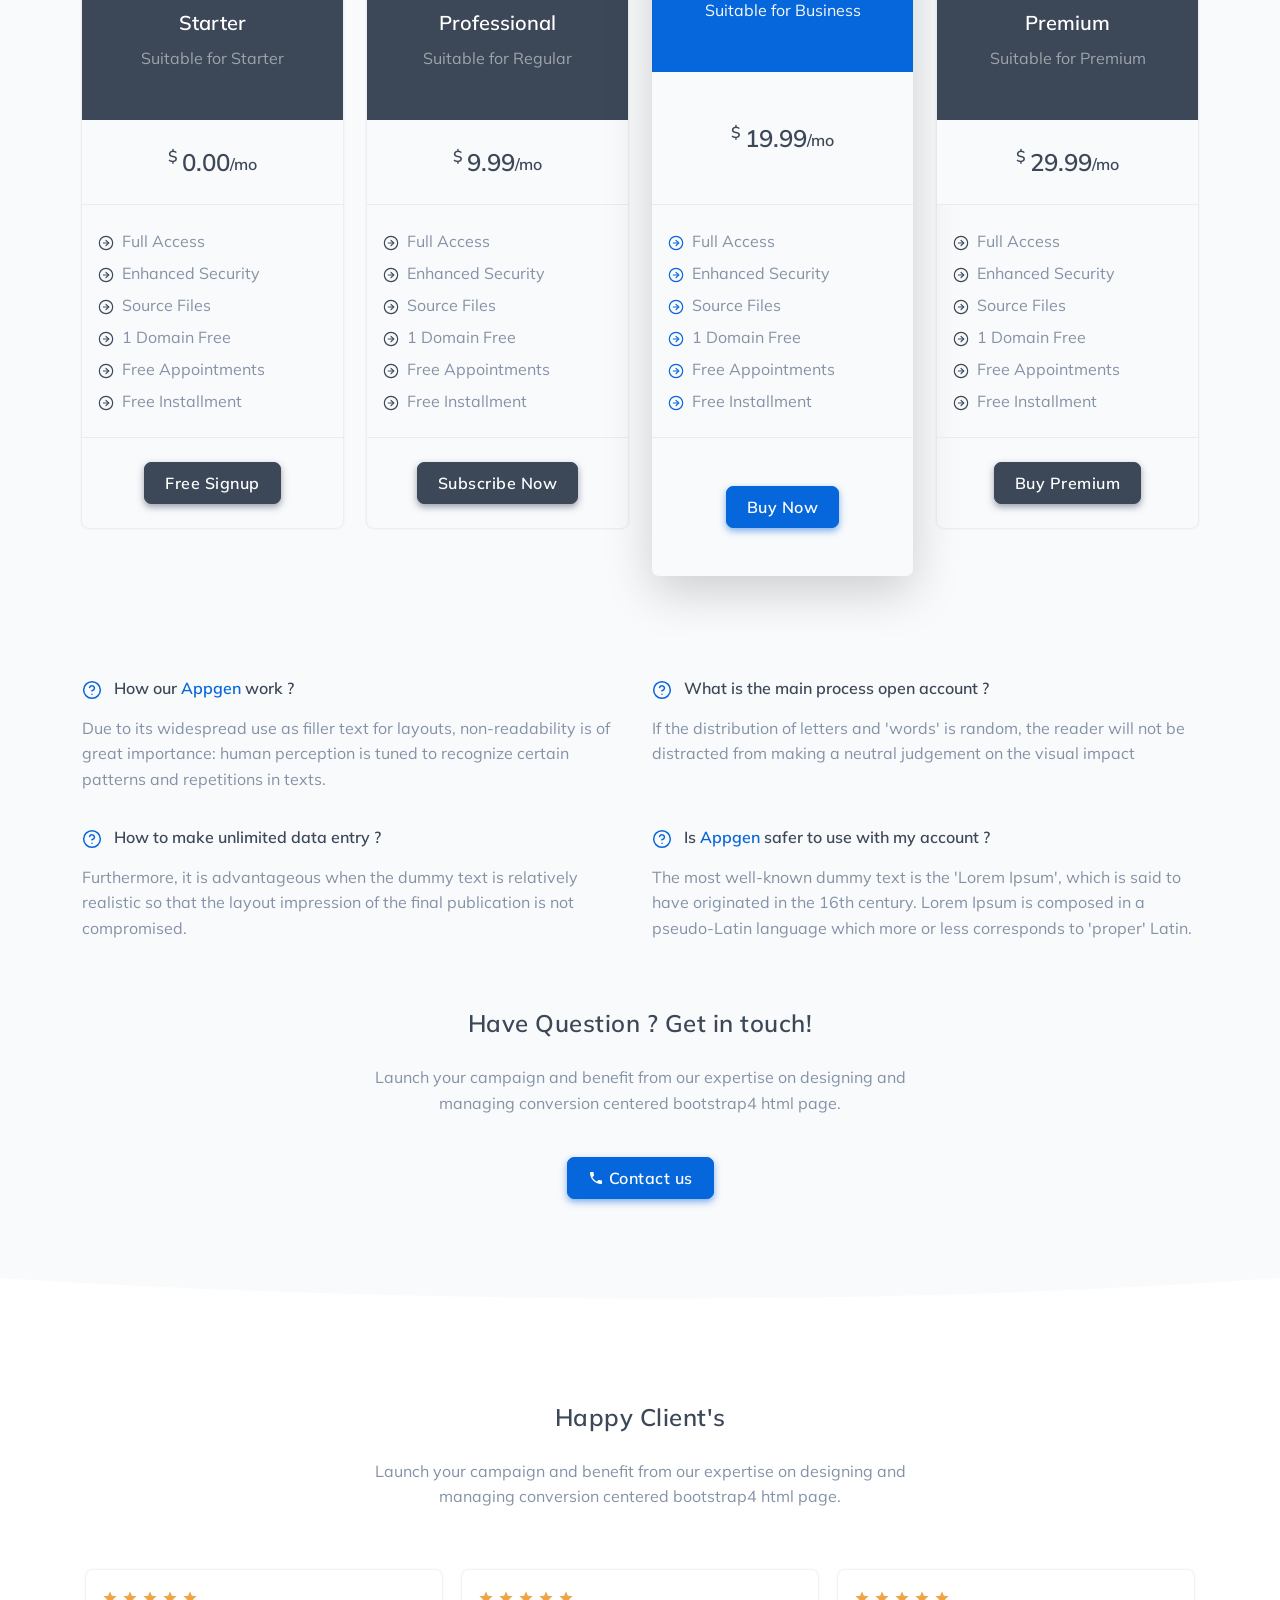
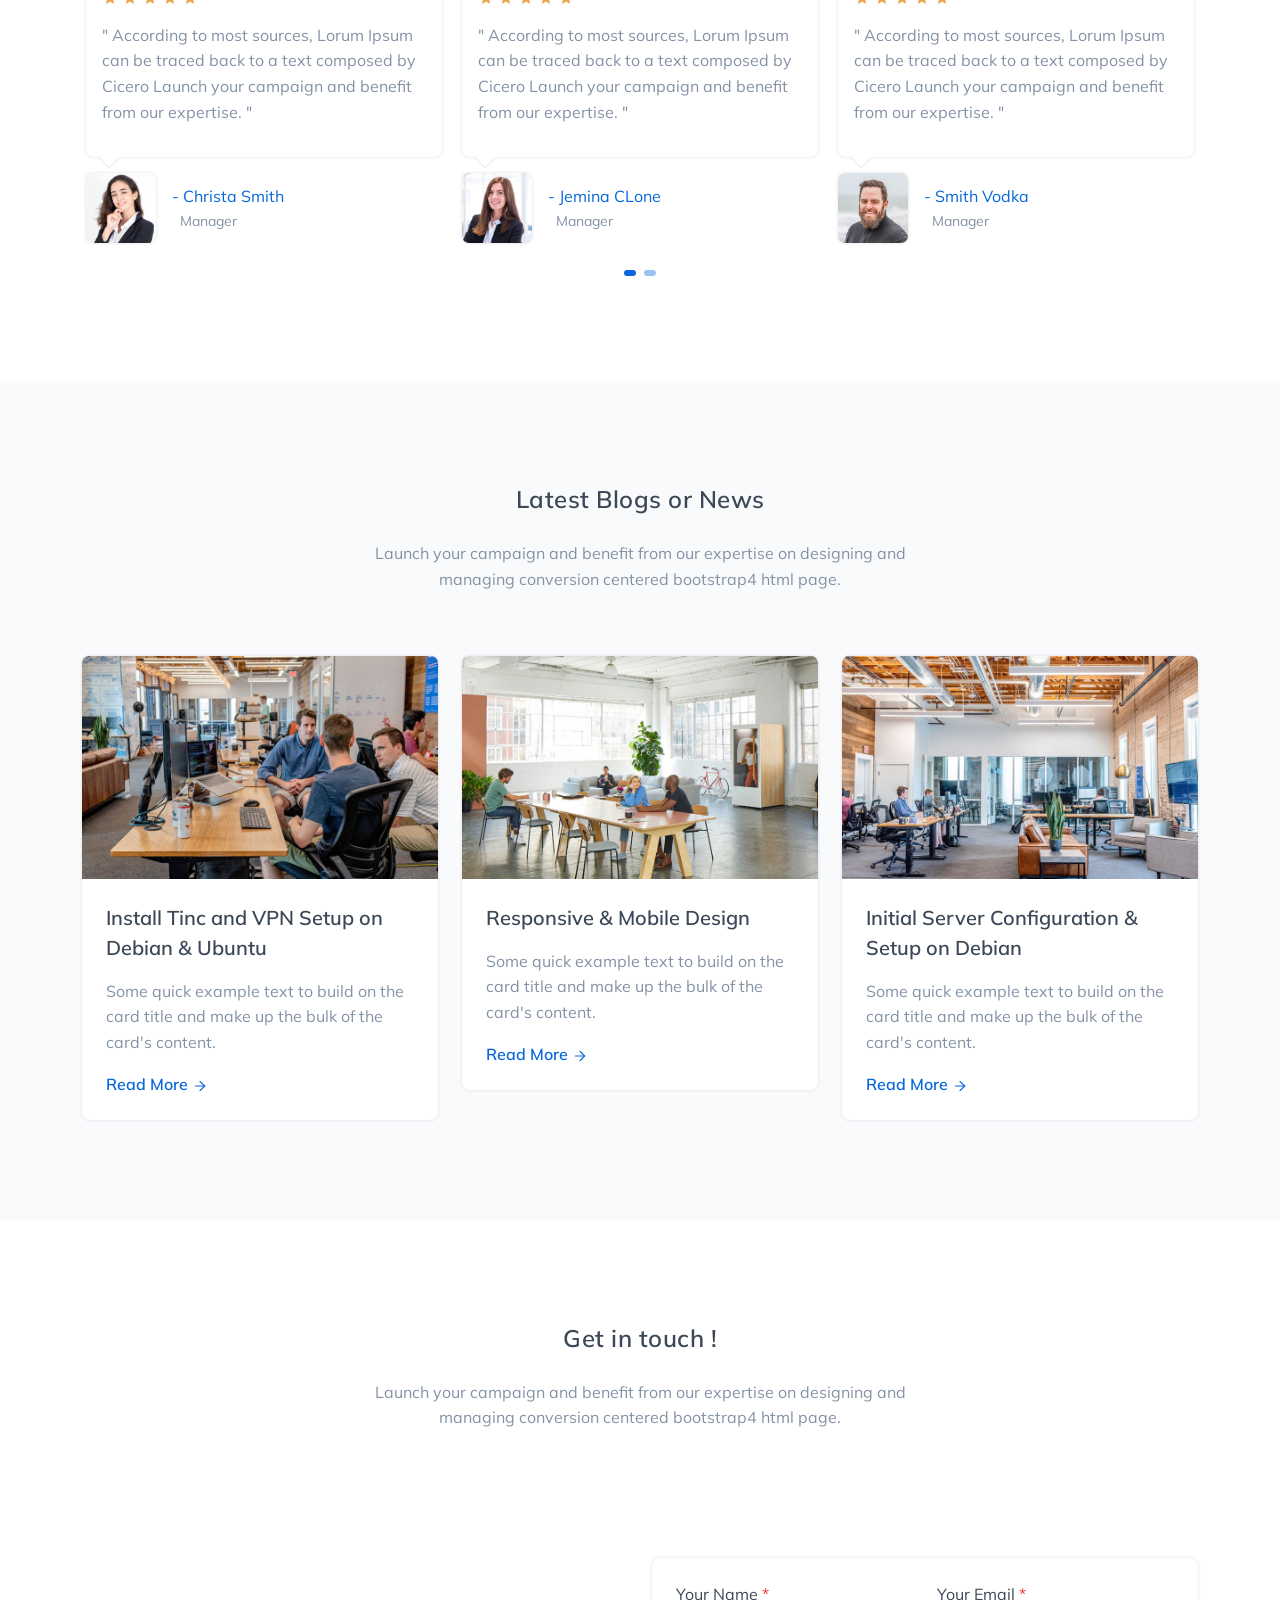
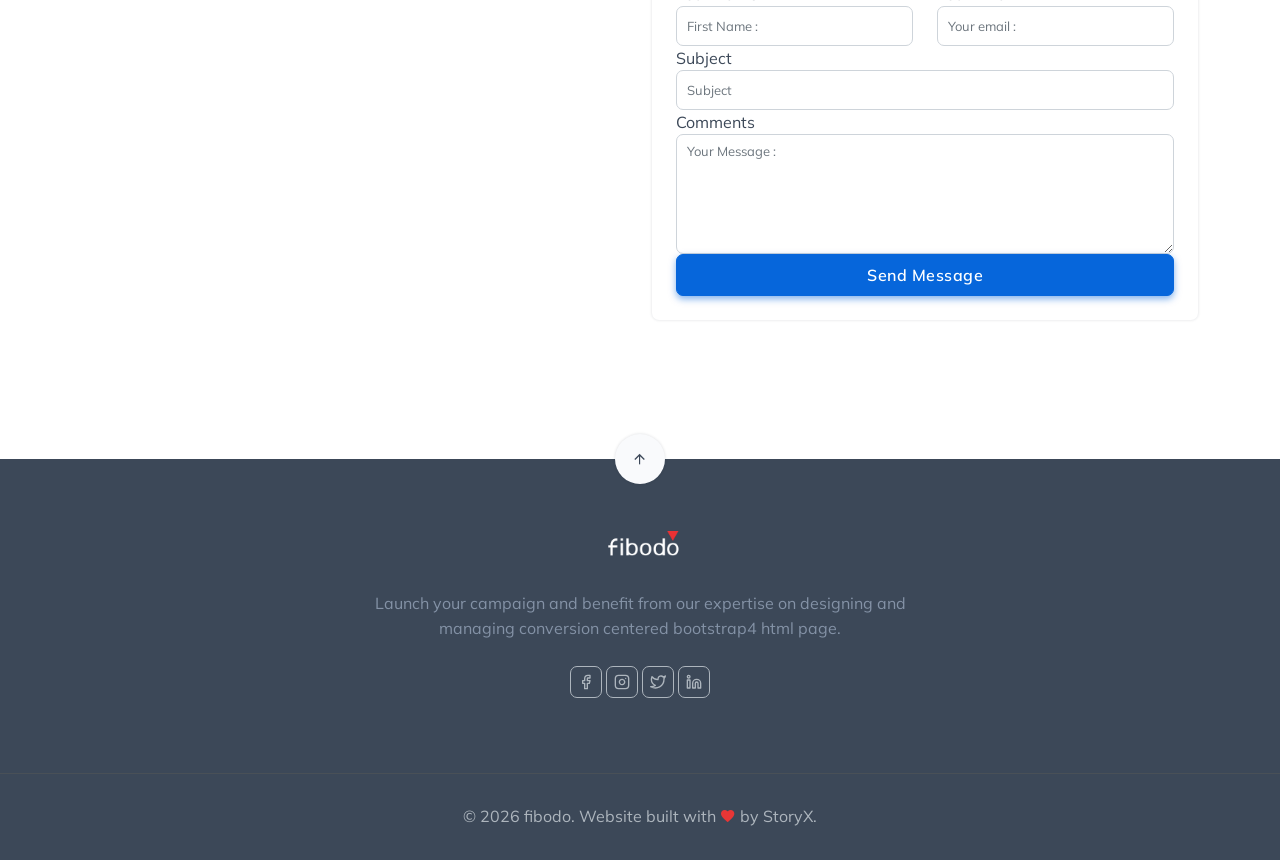
==== commit 0a285f69: "Add" ====
--- a/index.html
+++ b/index.html
@@ -73,6 +73,20 @@
                     <li class="has-submenu">
                         <a href="#home">Home</a>
                     </li>
+
+                    <li class="has-submenu parent-menu-item">
+                        <a href="javascript:void(0)">Verticals</a><span class="menu-arrow"></span>
+                        <ul class="submenu">
+                            <li><a href="index.html" class="sub-menu-item">Sports</a></li>
+                            <li><a href="index-two.html" class="sub-menu-item">Leisure</a></li>
+                            <li><a href="index-three.html" class="sub-menu-item">Tennis</a></li>
+                            <li><a href="index-four.html" class="sub-menu-item">Yachts</a></li>
+                            <li><a href="index-five.html" class="sub-menu-item">Marketplaces</a></li>
+                            <li><a href="index-six.html" class="sub-menu-item">Apps</a></li>
+                            <li><a href="golf.html" class="sub-menu-item">Golf</a></li>
+                        </ul>
+                    </li>
+
                     <li class="has-submenu">
                         <a href="#features">Features</a>
                     </li>
@@ -1161,8 +1175,8 @@
                 <div class="col-12 text-center">
                     <p class="mb-0 footer-text para-desc mx-auto">©
                         <script>document.write(new Date().getFullYear())</script> <span
-                            class="text-reset">fibodo</span>. Design with <i class="mdi mdi-heart text-danger"></i> by
-                        <a href="http://shreethemes.in" target="_blank" class="text-reset">StoryX</a>.
+                            class="text-reset">fibodo</span>. Website built with <i class="mdi mdi-heart text-danger"></i> by
+                        <a href="https://www.storyx.co.uk/" target="_blank" class="text-reset">StoryX</a>.
                     </p>
                 </div>
                 <!--end col-->
